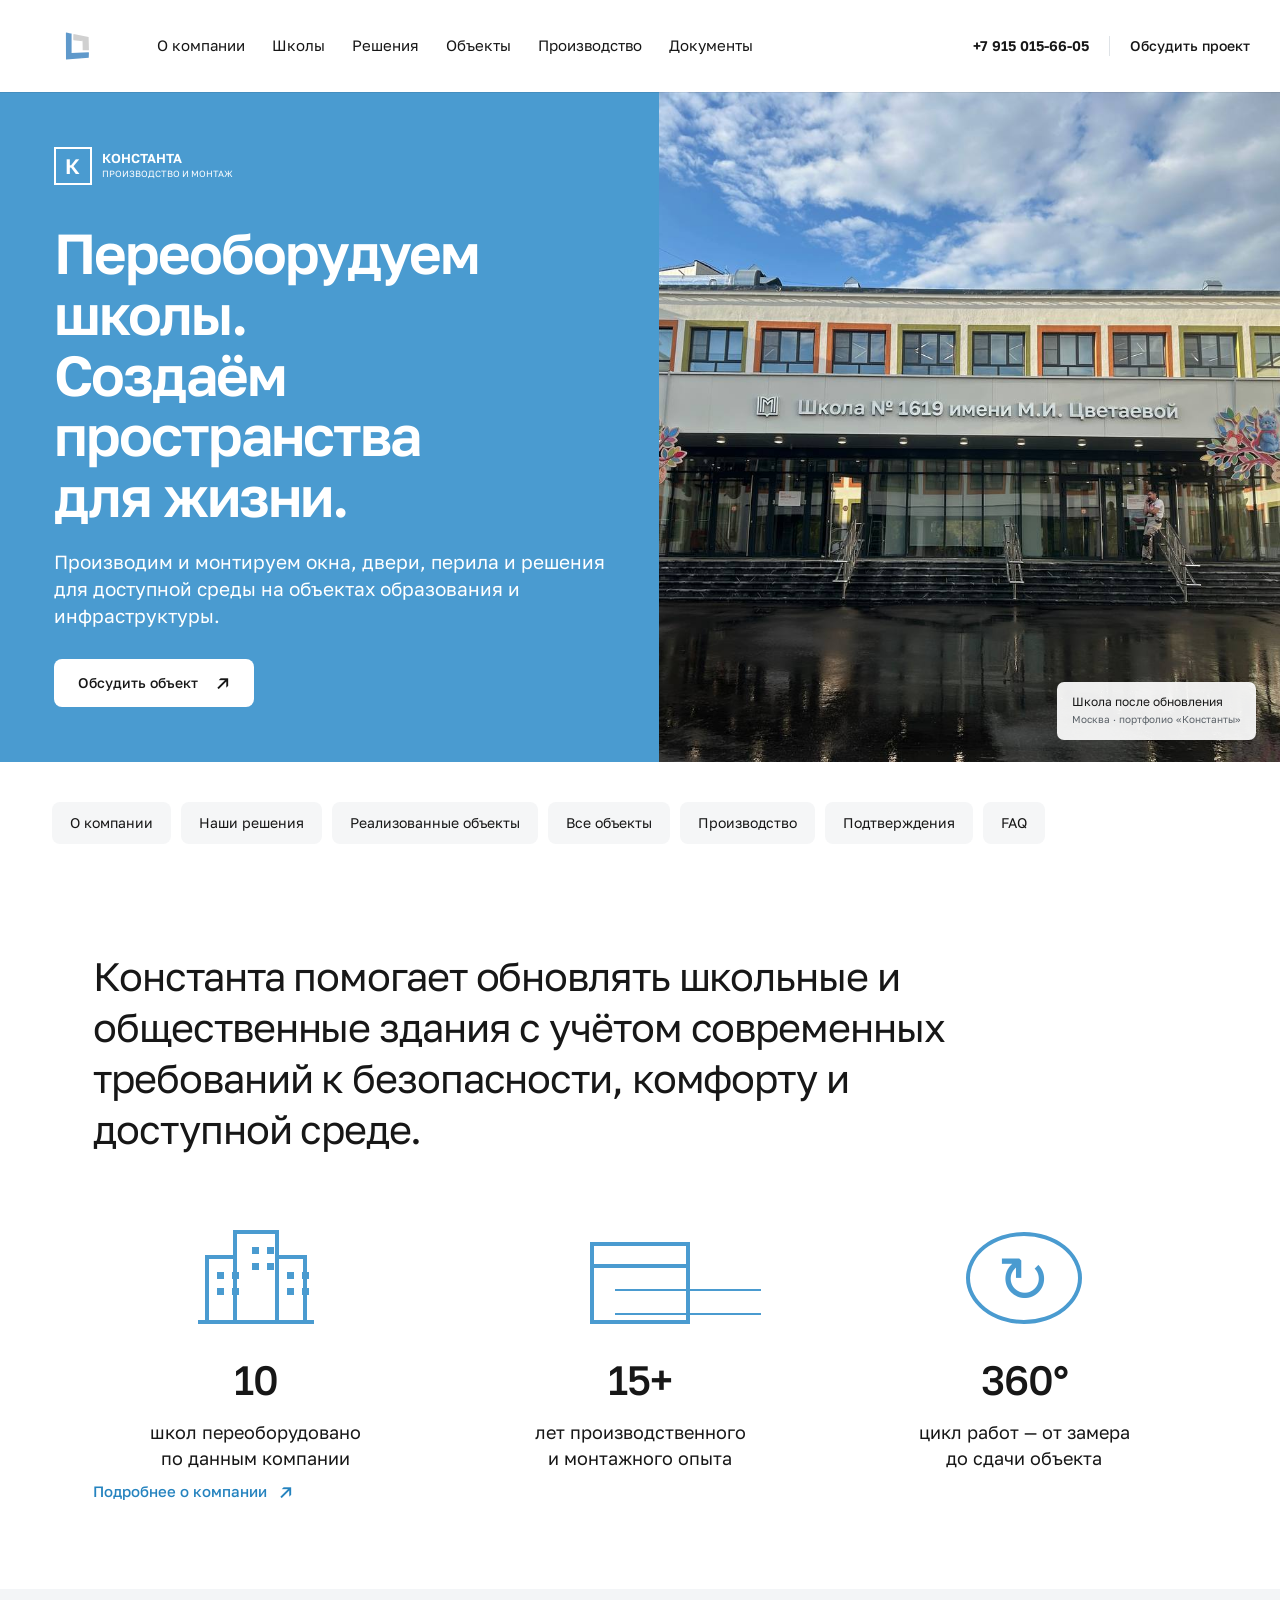
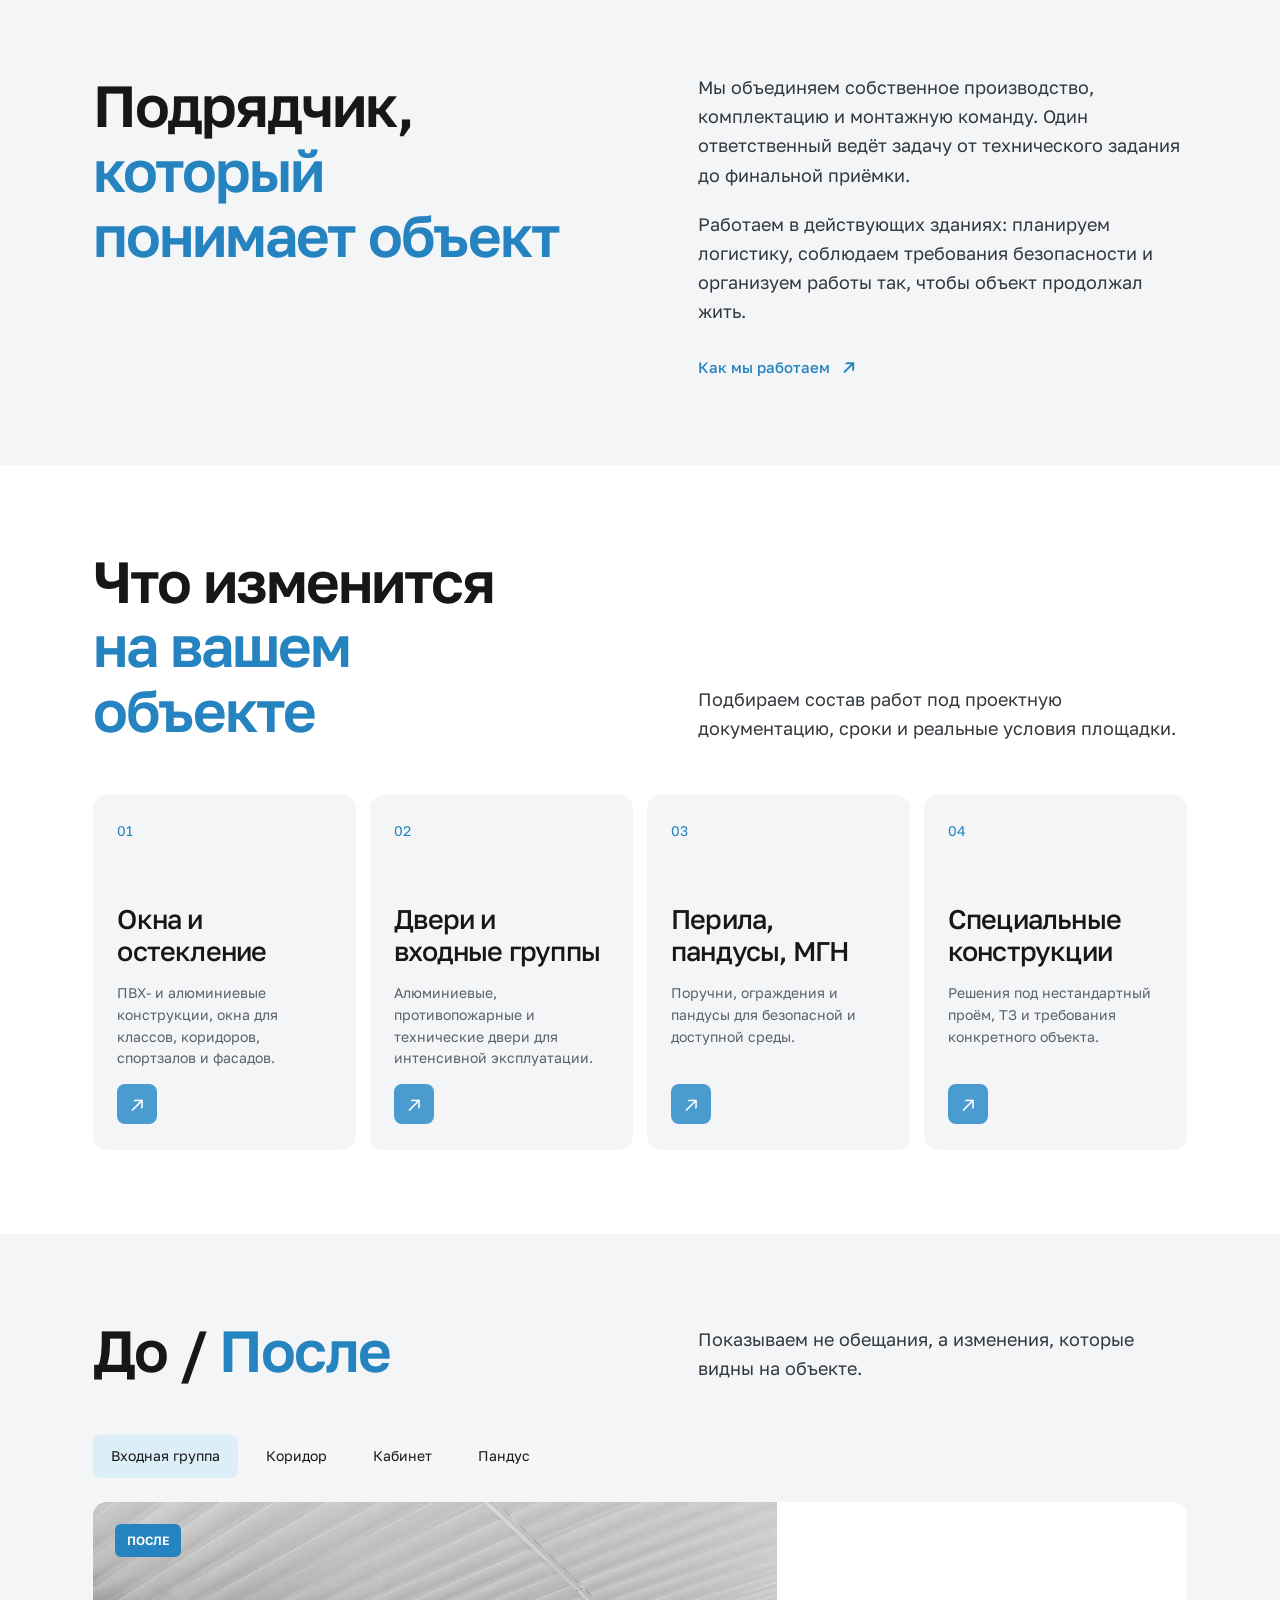
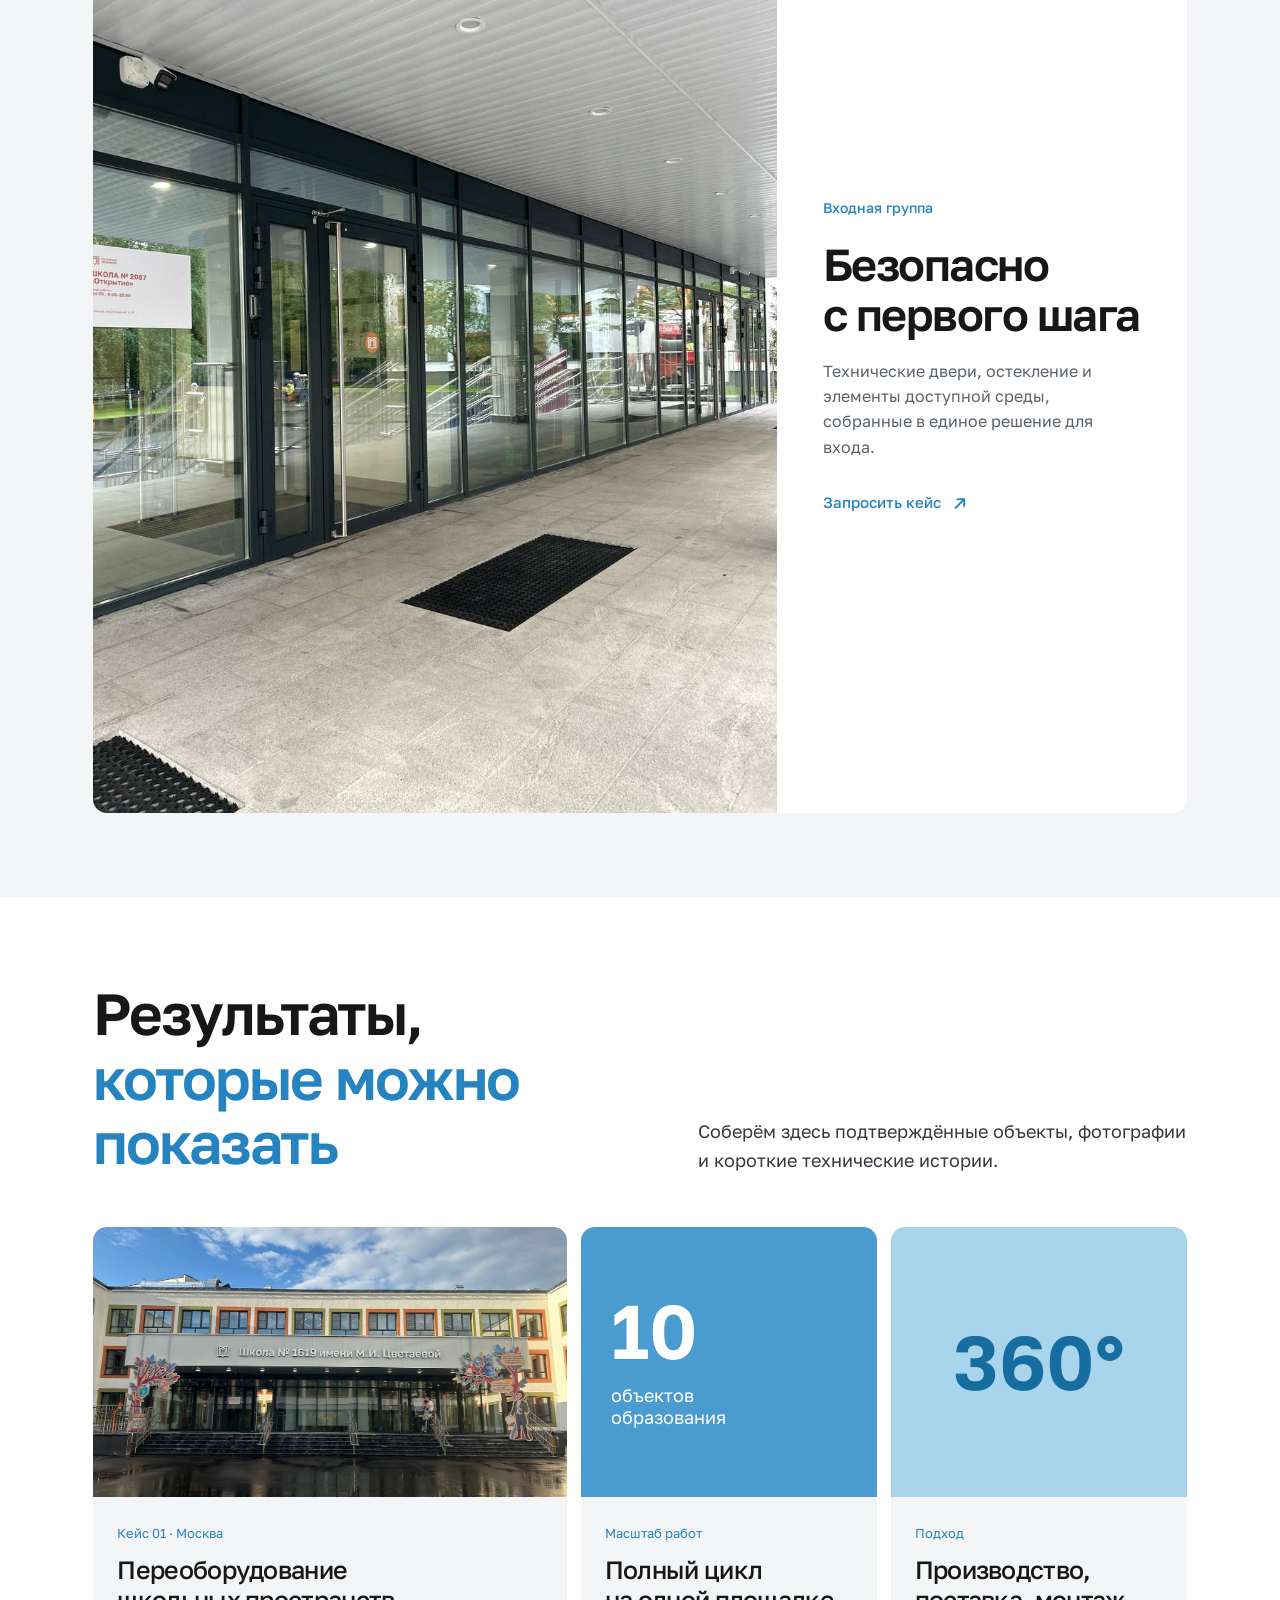
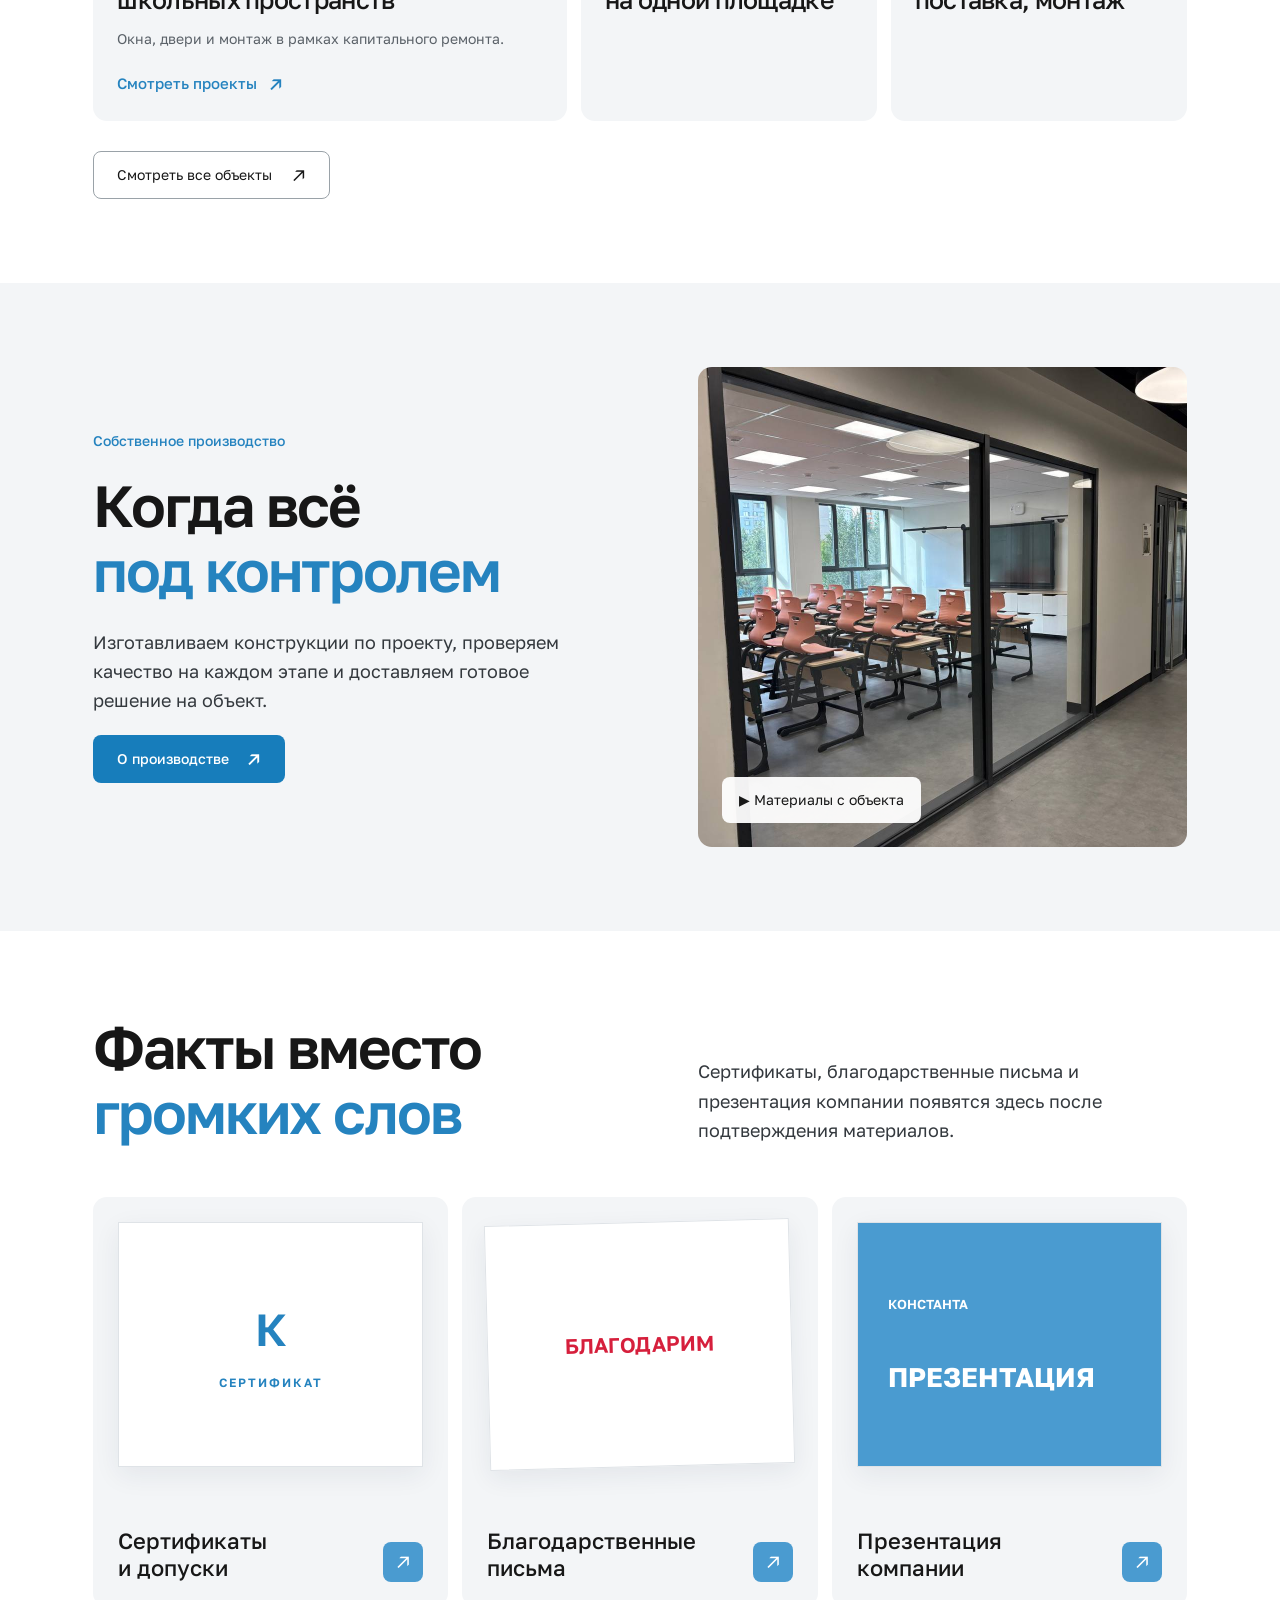
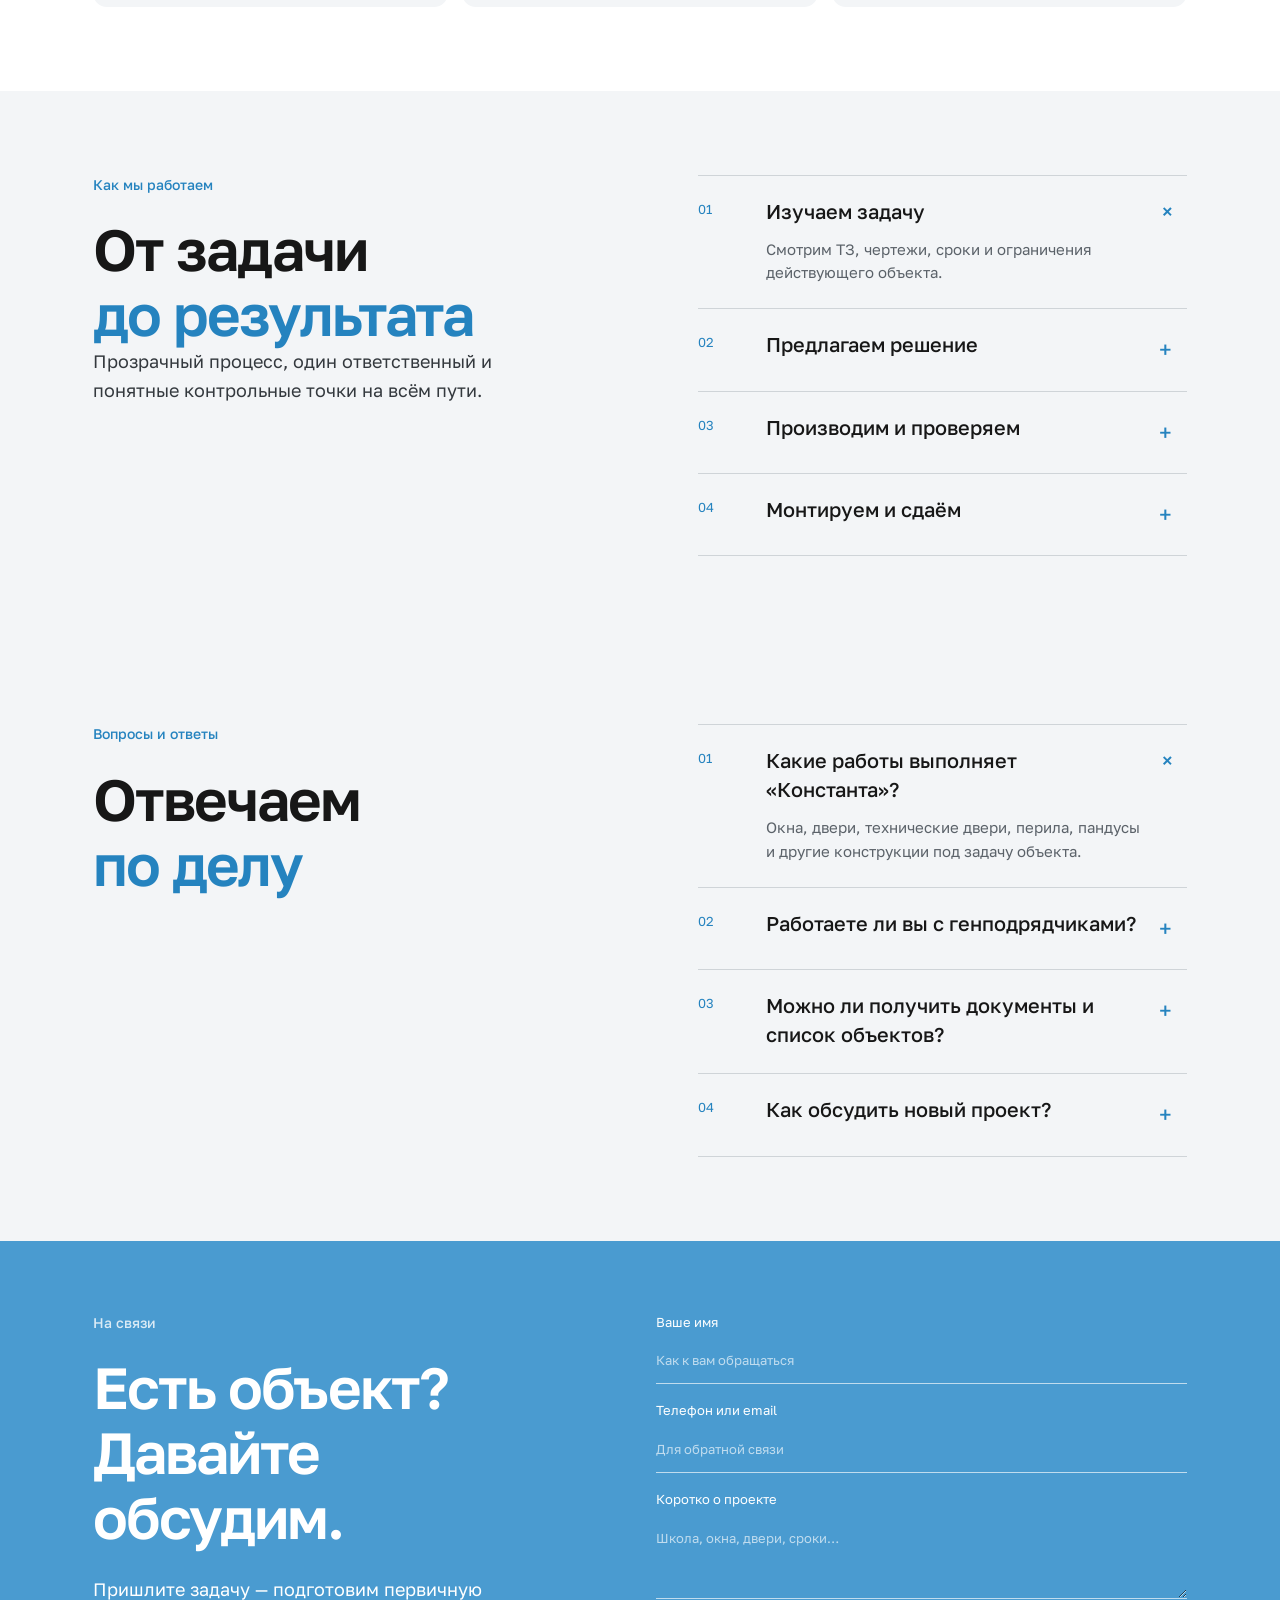
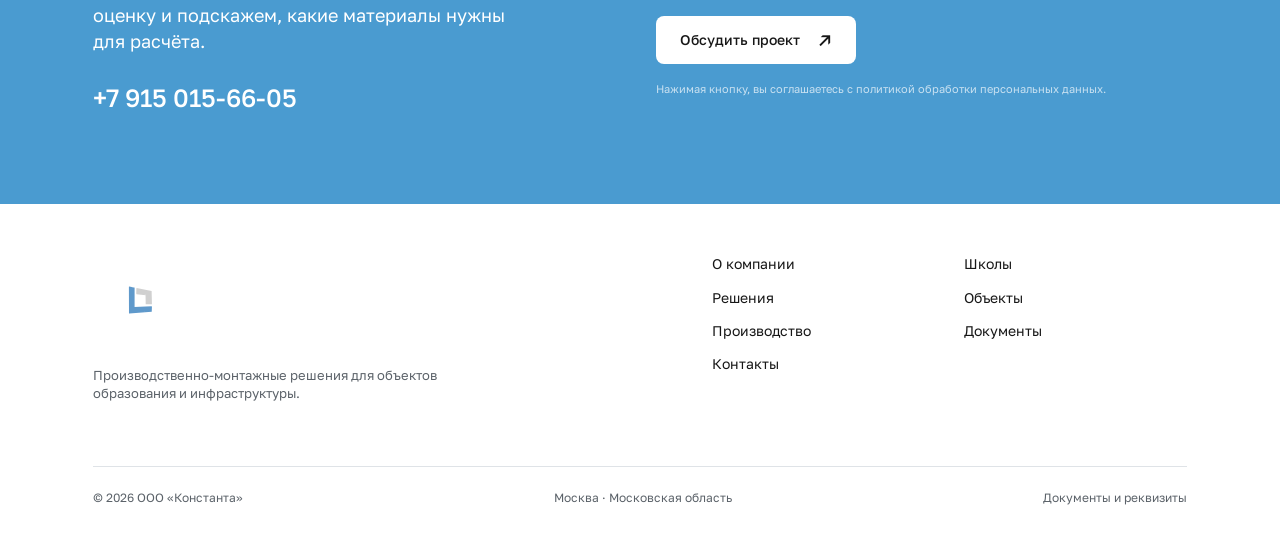
==== index.html @ fe83c018 "upd" ====
<!doctype html>
<html lang="ru">
  <head>
    <meta charset="UTF-8" />
    <meta name="viewport" content="width=device-width, initial-scale=1.0" />
    <meta name="theme-color" content="#ffffff" />
    <meta name="description" content="Константа — производственно-монтажный подрядчик для школ, общественных и коммерческих объектов." />
    <title>Константа — переоборудование школ и общественных объектов</title>
    <link rel="preconnect" href="https://fonts.googleapis.com" />
    <link rel="preconnect" href="https://fonts.gstatic.com" crossorigin />
    <link href="https://fonts.googleapis.com/css2?family=Golos+Text:wght@400;500;600;700&display=swap" rel="stylesheet" />
    <link rel="stylesheet" href="styles.css" />
  </head>
  <body class="home-page">
    <a class="skip-link" href="#content">Перейти к содержимому</a>
    <div data-site-header></div>

    <main id="content">
      <section class="mos-hero" id="top"><div class="hero-copy"><div class="hero-sign"><span class="sign-mark">К</span><span>КОНСТАНТА<br /><small>производство и монтаж</small></span></div><h1>Переоборудуем школы.<br /><span>Создаём пространства<br />для жизни.</span></h1><p>Производим и монтируем окна, двери, перила и решения для доступной среды на объектах образования и инфраструктуры.</p><a class="blue-button" href="contacts.html">Обсудить объект <span>↗</span></a></div><div class="hero-photo"><img src="assets/school-photos/new/photos/photo_1080@31-08-2026_16-43-11.jpg" alt="Школа после обновления" /><div class="photo-note">Школа после обновления<br /><small>Москва · портфолио «Константы»</small></div></div></section>
      <nav class="section-nav" aria-label="Навигация по странице"><a href="#about">О компании</a><a href="#solutions">Наши решения</a><a href="#projects">Реализованные объекты</a><a href="projects.html">Все объекты</a><a href="#factory">Производство</a><a href="#docs">Подтверждения</a><a href="#faq">FAQ</a></nav>
      <section class="white-section intro-section" id="about"><div class="content-narrow"><p class="lead-statement">Константа помогает обновлять школьные и общественные здания с учётом современных требований к безопасности, комфорту и доступной среде.</p></div><div class="metrics"><div class="metric"><div class="metric-icon building-icon" aria-hidden="true"><i></i><i></i><i></i></div><strong>10</strong><span>школ переоборудовано<br />по данным компании</span></div><div class="metric"><div class="metric-icon calendar-icon" aria-hidden="true"></div><strong>15+</strong><span>лет производственного<br />и монтажного опыта</span></div><div class="metric"><div class="metric-icon cycle-icon" aria-hidden="true">↻</div><strong>360°</strong><span>цикл работ — от замера<br />до сдачи объекта</span></div></div><a class="arrow-link" href="about.html">Подробнее о компании <span>↗</span></a></section>
      <section class="gray-section about-detail" id="about-detail"><div class="content-grid"><h2>Подрядчик,<br /><span>который понимает объект</span></h2><div class="body-copy"><p>Мы объединяем собственное производство, комплектацию и монтажную команду. Один ответственный ведёт задачу от технического задания до финальной приёмки.</p><p>Работаем в действующих зданиях: планируем логистику, соблюдаем требования безопасности и организуем работы так, чтобы объект продолжал жить.</p><a class="arrow-link" href="#process">Как мы работаем <span>↗</span></a></div></div></section>
      <section class="white-section solutions-section" id="solutions"><div class="content-grid section-title"><h2>Что изменится<br /><span>на вашем объекте</span></h2><p>Подбираем состав работ под проектную документацию, сроки и реальные условия площадки.</p></div><div class="solution-list"><article class="solution-item"><span class="item-number">01</span><h3>Окна и<br />остекление</h3><p>ПВХ- и алюминиевые конструкции, окна для классов, коридоров, спортзалов и фасадов.</p><a href="solutions.html#windows" aria-label="Подробнее про окна">↗</a></article><article class="solution-item"><span class="item-number">02</span><h3>Двери и<br />входные группы</h3><p>Алюминиевые, противопожарные и технические двери для интенсивной эксплуатации.</p><a href="solutions.html#doors" aria-label="Подробнее про двери">↗</a></article><article class="solution-item"><span class="item-number">03</span><h3>Перила,<br />пандусы, МГН</h3><p>Поручни, ограждения и пандусы для безопасной и доступной среды.</p><a href="solutions.html#accessibility" aria-label="Подробнее про перила">↗</a></article><article class="solution-item"><span class="item-number">04</span><h3>Специальные<br />конструкции</h3><p>Решения под нестандартный проём, ТЗ и требования конкретного объекта.</p><a href="solutions.html#special" aria-label="Подробнее про специальные конструкции">↗</a></article></div></section>
      <section class="gray-section before-after" id="projects"><div class="content-grid section-title"><h2>До / <span>После</span></h2><p>Показываем не обещания, а изменения, которые видны на объекте.</p></div><div class="ba-tabs" role="tablist" aria-label="Разделы проекта"><button class="ba-tab active" type="button" data-tab="entrance">Входная группа</button><button class="ba-tab" type="button" data-tab="corridor">Коридор</button><button class="ba-tab" type="button" data-tab="classroom">Кабинет</button><button class="ba-tab" type="button" data-tab="gym">Пандус</button></div><div class="ba-stage" data-panel="entrance"><div class="ba-image"><img src="assets/school-photos/02-selected/doors/P0057_photo_57@23-08-2026_23-27-06.jpg" alt="Обновленная входная группа школы" /><span>ПОСЛЕ</span></div><div class="ba-description"><span class="ba-label">Входная группа</span><h3>Безопасно<br />с первого шага</h3><p>Технические двери, остекление и элементы доступной среды, собранные в единое решение для входа.</p><a class="arrow-link" href="#contact">Запросить кейс <span>↗</span></a></div></div><div class="ba-stage is-hidden" data-panel="corridor"><div class="ba-image"><img src="assets/school-photos/02-selected/schools/P0721_photo_721@25-08-2026_11-00-16.jpg" alt="Светлый школьный коридор" /><span>ПОСЛЕ</span></div><div class="ba-description"><span class="ba-label">Коридор</span><h3>Светло<br />и понятно</h3><p>Окна и ограждения помогают сделать маршруты внутри здания удобнее и безопаснее.</p><a class="arrow-link" href="#contact">Запросить кейс <span>↗</span></a></div></div><div class="ba-stage is-hidden" data-panel="classroom"><div class="ba-image"><img src="assets/school-photos/02-selected/schools/P0209_photo_209@23-08-2026_23-28-54.jpg" alt="Школьный класс после обновления" /><span>ПОСЛЕ</span></div><div class="ba-description"><span class="ba-label">Кабинет</span><h3>Комфортно<br />для учёбы</h3><p>Светопрозрачные конструкции и двери для ежедневной интенсивной эксплуатации.</p><a class="arrow-link" href="#contact">Запросить кейс <span>↗</span></a></div></div><div class="ba-stage is-hidden" data-panel="gym"><div class="ba-image"><img src="assets/school-photos/02-selected/railings/P0609_photo_609@25-08-2026_10-07-09.jpg" alt="Пандус и ограждения школы" /><span>ПОСЛЕ</span></div><div class="ba-description"><span class="ba-label">Пандус и ограждения</span><h3>Доступно<br />и безопасно</h3><p>Пандусы, поручни и ограждения для безопасного маршрута к зданию.</p><a class="arrow-link" href="#contact">Запросить кейс <span>↗</span></a></div></div></section>
      <section class="white-section results-section"><div class="content-grid section-title"><h2>Результаты,<br /><span>которые можно показать</span></h2><p>Соберём здесь подтверждённые объекты, фотографии и короткие технические истории.</p></div><div class="result-grid"><article class="result-card result-large"><img src="assets/school-photos/new/photos/photo_1080@31-08-2026_16-43-11.jpg" alt="Школьный корпус после обновления" /><div><span>Кейс 01 · Москва</span><h3>Переоборудование<br />школьных пространств</h3><p>Окна, двери и монтаж в рамках капитального ремонта.</p><a class="arrow-link" href="projects.html">Смотреть проекты <span>↗</span></a></div></article><article class="result-card"><div class="result-placeholder">10<br /><small>объектов<br />образования</small></div><div><span>Масштаб работ</span><h3>Полный цикл<br />на одной площадке</h3></div></article><article class="result-card"><div class="result-placeholder blue-placeholder">360°</div><div><span>Подход</span><h3>Производство,<br />поставка, монтаж</h3></div></article></div><a class="outline-button" href="projects.html">Смотреть все объекты <span>↗</span></a></section>
      <section class="gray-section factory-section" id="factory"><div class="content-grid"><div><p class="section-kicker">Собственное производство</p><h2>Когда всё<br /><span>под контролем</span></h2><p class="factory-text">Изготавливаем конструкции по проекту, проверяем качество на каждом этапе и доставляем готовое решение на объект.</p><a class="blue-button" href="production.html">О производстве <span>↗</span></a></div><div class="factory-photo"><img src="assets/school-photos/new/photos/photo_1064@30-08-2026_02-07-26.jpg" alt="Двери на школьном объекте" /><span class="video-badge">▶ Материалы с объекта</span></div></div></section>
      <section class="white-section docs-section" id="docs"><div class="content-grid section-title"><h2>Факты вместо<br /><span>громких слов</span></h2><p>Сертификаты, благодарственные письма и презентация компании появятся здесь после подтверждения материалов.</p></div><div class="docs-row"><article class="doc-box"><div class="doc-visual certificate">К<br /><small>СЕРТИФИКАТ</small></div><h3>Сертификаты<br />и допуски</h3><a href="documents.html">↗</a></article><article class="doc-box"><div class="doc-visual letter">БЛАГОДАРИМ</div><h3>Благодарственные<br />письма</h3><a href="documents.html">↗</a></article><article class="doc-box"><div class="doc-visual presentation">КОНСТАНТА<br /><strong>ПРЕЗЕНТАЦИЯ</strong></div><h3>Презентация<br />компании</h3><a href="documents.html">↗</a></article></div></section>
      <section class="gray-section process-section" id="process"><div class="content-grid"><div><p class="section-kicker">Как мы работаем</p><h2>От задачи<br /><span>до результата</span></h2><p class="process-copy">Прозрачный процесс, один ответственный и понятные контрольные точки на всём пути.</p></div><div class="process-list"><div class="process-step active"><span>01</span><div><h3>Изучаем задачу</h3><p>Смотрим ТЗ, чертежи, сроки и ограничения действующего объекта.</p></div><b>+</b></div><div class="process-step"><span>02</span><div><h3>Предлагаем решение</h3><p>Считаем объёмы, подбираем конструкцию и формируем понятный план.</p></div><b>+</b></div><div class="process-step"><span>03</span><div><h3>Производим и проверяем</h3><p>Изготавливаем изделия и контролируем качество до отгрузки.</p></div><b>+</b></div><div class="process-step"><span>04</span><div><h3>Монтируем и сдаём</h3><p>Организуем доставку, монтаж и финальную приёмку на объекте.</p></div><b>+</b></div></div></div></section>
      <section class="gray-section faq-section" id="faq"><div class="content-grid"><div><p class="section-kicker">Вопросы и ответы</p><h2>Отвечаем<br /><span>по делу</span></h2></div><div class="process-list faq-list"><div class="process-step active"><span>01</span><div><h3>Какие работы выполняет «Константа»?</h3><p>Окна, двери, технические двери, перила, пандусы и другие конструкции под задачу объекта.</p></div><b>+</b></div><div class="process-step"><span>02</span><div><h3>Работаете ли вы с генподрядчиками?</h3><p>Да. Готовы подключаться к проекту как производственно-монтажный подрядчик.</p></div><b>+</b></div><div class="process-step"><span>03</span><div><h3>Можно ли получить документы и список объектов?</h3><p>Да, после актуализации материалов разместим сертификаты, письма и подтверждённые кейсы.</p></div><b>+</b></div><div class="process-step"><span>04</span><div><h3>Как обсудить новый проект?</h3><p>Оставьте контакты и кратко опишите объект — вернёмся с уточняющими вопросами.</p></div><b>+</b></div></div></div></section>
      <section class="contact-section" id="contact"><div class="contact-inner"><div><p class="section-kicker">На связи</p><h2>Есть объект?<br /><span>Давайте обсудим.</span></h2><p>Пришлите задачу — подготовим первичную оценку и подскажем, какие материалы нужны для расчёта.</p><a href="tel:+79150156605">+7 915 015-66-05</a></div><form id="project-form"><label>Ваше имя<input name="name" placeholder="Как к вам обращаться" required /></label><label>Телефон или email<input name="contact" placeholder="Для обратной связи" required /></label><label>Коротко о проекте<textarea name="project" rows="3" placeholder="Школа, окна, двери, сроки…"></textarea></label><button class="blue-button" type="submit">Обсудить проект <span>↗</span></button><small>Нажимая кнопку, вы соглашаетесь с политикой обработки персональных данных.</small><p class="form-success" role="status" aria-live="polite"></p></form></div></section>
    </main>
    <div data-site-footer></div>
    <script src="site-data.js"></script>
    <script src="site-shell.js"></script>
    <script src="script.js"></script>
  </body>
</html>
---- styles.css ----
:root {
  --blue: #4a9bd0;
  --blue-dark: #2583bf;
  --blue-light: #dceef8;
  --red: #d61f3c;
  --ink: #171717;
  --muted: #5b6269;
  --gray: #f3f5f7;
  --line: #dfe3e7;
  --white: #fff;
}

* { box-sizing: border-box; }
html { scroll-behavior: smooth; }
body { margin: 0; color: var(--ink); background: #e6e9ed; font-family: 'Golos Text', Arial, sans-serif; font-size: 16px; line-height: 1.45; }
a { color: inherit; text-decoration: none; }
button, input, textarea { font: inherit; }
button { color: inherit; cursor: pointer; }
img { display: block; max-width: 100%; }
.skip-link { position: fixed; top: 8px; left: 8px; z-index: 100; padding: 10px 16px; background: #fff; transform: translateY(-150%); }
.skip-link:focus { transform: translateY(0); }

.mos-header { height: 92px; display: flex; align-items: center; gap: 35px; padding: 0 30px; position: sticky; top: 0; z-index: 50; background: #fff; box-shadow: 0 1px 0 rgba(0,0,0,.08); }
.mos-brand { display: inline-flex; align-items: center; flex-shrink: 0; }
.mos-brand-logo { width: 92px; height: 92px; object-fit: contain; }
.mos-nav { display: flex; align-items: center; gap: 27px; margin-right: auto; }
.mos-nav a { font-size: 15px; white-space: nowrap; }
.mos-nav a:hover, .mos-contact-link:hover { color: var(--blue-dark); }
.mos-actions { display: flex; align-items: center; gap: 20px; }
.mos-phone { font-size: 14px; font-weight: 600; white-space: nowrap; }
.mos-contact-link { padding-left: 20px; border-left: 1px solid var(--line); font-size: 14px; font-weight: 500; white-space: nowrap; }
.menu-toggle { display: none; width: 42px; height: 42px; padding: 9px; border: 0; background: var(--gray); border-radius: 8px; }
.menu-toggle span { display: block; width: 22px; height: 2px; margin: 6px auto; background: var(--ink); transition: transform .2s ease; }
.menu-toggle.is-open span:first-child { transform: translateY(4px) rotate(45deg); }
.menu-toggle.is-open span:last-child { transform: translateY(-4px) rotate(-45deg); }
.mobile-menu { display: none; }

main, .site-footer { max-width: 1440px; margin: 0 auto; background: #fff; }
.mos-hero { min-height: 510px; display: grid; grid-template-columns: 1.03fr .97fr; background: var(--blue); color: #fff; }
.hero-copy { display: flex; flex-direction: column; justify-content: center; align-items: flex-start; padding: 55px clamp(38px, 4.2vw, 64px); }
.hero-sign { display: flex; align-items: center; gap: 10px; margin-bottom: 38px; font-size: 13px; font-weight: 600; line-height: 1.05; }
.hero-sign small { font-size: 9px; font-weight: 400; text-transform: uppercase; }
.sign-mark { display: grid; place-items: center; width: 38px; height: 38px; border: 2px solid #fff; font-size: 21px; font-weight: 600; }
.hero-copy h1 { margin: 0; font-size: clamp(38px, 4.4vw, 58px); font-weight: 600; letter-spacing: -2px; line-height: 1.08; }
.hero-copy h1 span { color: #fff; }
.hero-copy > p { max-width: 570px; margin: 22px 0 29px; font-size: 19px; line-height: 1.42; }
.blue-button { min-height: 48px; display: inline-flex; align-items: center; justify-content: center; gap: 18px; padding: 0 24px; border: 0; border-radius: 8px; color: #fff; background: #177dbb; font-size: 14px; font-weight: 500; transition: background .2s ease, transform .2s ease; }
.hero-copy .blue-button { color: var(--ink); background: #fff; }
.blue-button:hover { background: #096da9; transform: translateY(-1px); }
.hero-copy .blue-button:hover { background: #f2f6f8; }
.blue-button span, .arrow-link span, .outline-button span { font-size: 18px; }
.hero-photo { min-height: 510px; position: relative; overflow: hidden; }
.hero-photo img { width: 100%; height: 100%; object-fit: cover; }
.photo-note { position: absolute; right: 24px; bottom: 22px; padding: 12px 15px; background: rgba(255,255,255,.92); color: var(--ink); border-radius: 7px; font-size: 12px; line-height: 1.4; }
.photo-note small { color: var(--muted); }

.section-nav { display: flex; flex-wrap: wrap; gap: 10px; padding: 40px 52px 23px; background: #fff; }
.section-nav a, .ba-tab { padding: 11px 18px; border: 0; border-radius: 8px; background: #f5f6f7; font-size: 14px; transition: background .2s ease; }
.section-nav a:hover, .ba-tab:hover, .ba-tab.active { background: var(--blue-light); }
.white-section, .gray-section { padding: 84px clamp(34px, 7.3vw, 105px); }
.white-section { background: #fff; }
.gray-section { background: var(--gray); }
.content-narrow { max-width: 900px; }
.lead-statement { max-width: 900px; margin: 0; font-size: clamp(27px, 3.1vw, 42px); font-weight: 400; letter-spacing: -1.1px; line-height: 1.28; }
.metrics { display: grid; grid-template-columns: repeat(3, 1fr); gap: 60px; margin-top: 78px; }
.metric { display: flex; flex-direction: column; align-items: center; text-align: center; }
.metric-icon { width: 116px; height: 92px; margin-bottom: 26px; position: relative; color: var(--blue); }
.metric strong { font-size: 41px; font-weight: 500; letter-spacing: -1px; }
.metric span { margin-top: 9px; font-size: 18px; line-height: 1.45; }
.building-icon { display: flex; align-items: flex-end; justify-content: center; border-bottom: 4px solid currentColor; }
.building-icon i { width: 32px; height: 65px; border: 4px solid currentColor; border-bottom: 0; }
.building-icon i:nth-child(2) { width: 46px; height: 90px; margin: 0 -4px; }
.building-icon i::after { content: ''; display: block; width: 7px; height: 7px; margin: 13px auto; box-shadow: 15px 0 0 currentColor, 0 16px 0 currentColor, 15px 16px 0 currentColor; background: currentColor; }
.calendar-icon { width: 100px; height: 82px; margin-top: 10px; border: 4px solid currentColor; }
.calendar-icon::before { content: ''; position: absolute; top: 18px; left: 0; right: 0; height: 4px; background: currentColor; box-shadow: 20px 24px 0 -1px currentColor, 48px 24px 0 -1px currentColor, 76px 24px 0 -1px currentColor, 20px 48px 0 -1px currentColor, 48px 48px 0 -1px currentColor, 76px 48px 0 -1px currentColor; }
.cycle-icon { display: grid; place-items: center; border: 4px solid currentColor; border-radius: 50%; font-size: 64px; line-height: 1; }
.content-grid { display: grid; grid-template-columns: minmax(0, 1fr) minmax(0, 1fr); gap: clamp(45px, 9vw, 135px); align-items: start; }
h2 { margin: 0; font-size: clamp(38px, 4.6vw, 58px); font-weight: 600; letter-spacing: -2px; line-height: 1.12; }
h2 span { color: var(--blue-dark); }
.body-copy { max-width: 540px; }
.body-copy p, .section-title > p, .factory-text, .process-copy { margin: 0 0 20px; color: #34393e; font-size: 18px; line-height: 1.62; }
.arrow-link { display: inline-flex; align-items: center; gap: 12px; margin-top: 8px; color: var(--blue-dark); font-size: 15px; font-weight: 500; }
.arrow-link:hover { color: #096da9; }
.section-title { align-items: end; margin-bottom: 52px; }
.section-title > p { max-width: 500px; margin: 0; }

.solution-list { display: grid; grid-template-columns: repeat(4, 1fr); gap: 14px; }
.solution-item { min-height: 355px; display: flex; flex-direction: column; padding: 26px 24px; background: var(--gray); border-radius: 14px; transition: transform .25s ease, box-shadow .25s ease; }
.solution-item:hover { transform: translateY(-5px); box-shadow: 0 16px 35px rgba(31,54,70,.1); }
.item-number { color: var(--blue-dark); font-size: 14px; }
.solution-item h3 { margin: 62px 0 15px; font-size: 27px; font-weight: 500; letter-spacing: -.8px; line-height: 1.18; }
.solution-item p { margin: 0; color: var(--muted); font-size: 14px; line-height: 1.55; }
.solution-item > a { width: 40px; height: 40px; display: grid; place-items: center; margin-top: auto; border-radius: 8px; color: #fff; background: var(--blue); font-size: 19px; }
.solution-item > a:hover { background: var(--blue-dark); }

.ba-tabs { display: flex; flex-wrap: wrap; gap: 10px; margin-bottom: 24px; }
.ba-stage { display: grid; grid-template-columns: 1.25fr .75fr; min-height: 520px; overflow: hidden; background: #fff; border-radius: 14px; }
.ba-stage.is-hidden { display: none; }
.ba-image { min-height: 520px; position: relative; overflow: hidden; background: #dce2e6; }
.ba-image img { width: 100%; height: 100%; object-fit: cover; }
.ba-image > span { position: absolute; top: 22px; left: 22px; padding: 8px 12px; color: #fff; background: var(--blue-dark); border-radius: 6px; font-size: 12px; font-weight: 600; }
.ba-description { display: flex; flex-direction: column; justify-content: center; align-items: flex-start; padding: 46px; }
.ba-label, .section-kicker { margin: 0 0 22px; color: var(--blue-dark); font-size: 14px; font-weight: 500; }
.ba-description h3 { margin: 0 0 20px; font-size: clamp(31px, 3.5vw, 48px); font-weight: 600; letter-spacing: -1.5px; line-height: 1.1; }
.ba-description p { margin: 0 0 22px; color: var(--muted); font-size: 16px; line-height: 1.58; }

.result-grid { display: grid; grid-template-columns: 1.6fr 1fr 1fr; gap: 14px; }
.result-card { min-height: 480px; display: flex; flex-direction: column; overflow: hidden; background: var(--gray); border-radius: 14px; }
.result-card img, .result-placeholder { width: 100%; height: 270px; object-fit: cover; }
.result-card > div:last-child { padding: 24px; }
.result-card > div > span { color: var(--blue-dark); font-size: 13px; }
.result-card h3 { margin: 10px 0 0; font-size: 25px; font-weight: 500; letter-spacing: -.7px; line-height: 1.2; }
.result-card p { color: var(--muted); font-size: 14px; }
.result-placeholder { display: flex; flex-direction: column; justify-content: center; padding: 30px; color: #fff; background: var(--blue); font-size: 76px; font-weight: 600; line-height: .9; }
.result-placeholder small { margin-top: 20px; font-size: 18px; font-weight: 400; line-height: 1.2; }
.blue-placeholder { justify-content: center; align-items: center; background: #a8d5ec; color: #176d9f; }
.outline-button { min-height: 48px; display: inline-flex; align-items: center; gap: 20px; margin-top: 30px; padding: 0 23px; border: 1px solid #9aa2a8; border-radius: 8px; font-size: 14px; }
.outline-button:hover { background: var(--gray); }

.factory-section .content-grid { align-items: center; }
.factory-text { max-width: 510px; margin-top: 25px; }
.factory-photo { min-height: 480px; position: relative; overflow: hidden; border-radius: 14px; }
.factory-photo img { width: 100%; height: 100%; min-height: 480px; object-fit: cover; }
.video-badge { position: absolute; left: 24px; bottom: 24px; padding: 13px 17px; color: var(--ink); background: rgba(255,255,255,.94); border-radius: 8px; font-size: 14px; }
.docs-row { display: grid; grid-template-columns: repeat(3, 1fr); gap: 14px; }
.doc-box { min-height: 410px; display: grid; grid-template-columns: 1fr 40px; align-items: end; gap: 20px; padding: 25px; background: var(--gray); border-radius: 14px; }
.doc-visual { grid-column: 1 / -1; height: 245px; display: flex; flex-direction: column; align-items: center; justify-content: center; margin-bottom: auto; color: var(--blue-dark); background: #fff; border: 1px solid var(--line); font-size: 45px; font-weight: 600; box-shadow: 0 8px 25px rgba(26,49,66,.07); }
.doc-visual small { margin-top: 12px; font-size: 12px; letter-spacing: 2px; }
.doc-visual.letter { color: var(--red); font-size: 21px; transform: rotate(-1.5deg); }
.doc-visual.presentation { align-items: flex-start; padding: 30px; color: #fff; background: var(--blue); font-size: 13px; }
.doc-visual.presentation strong { margin-top: 48px; font-size: 27px; line-height: 1.15; }
.doc-box h3 { margin: 0; font-size: 22px; font-weight: 500; line-height: 1.25; }
.doc-box > a { width: 40px; height: 40px; display: grid; place-items: center; color: #fff; background: var(--blue); border-radius: 8px; font-size: 19px; }

.process-list { border-top: 1px solid #cfd4d8; }
.process-step { display: grid; grid-template-columns: 50px 1fr 28px; gap: 18px; align-items: start; padding: 24px 0; border-bottom: 1px solid #cfd4d8; cursor: pointer; }
.process-step > span { color: var(--blue-dark); font-size: 13px; }
.process-step h3 { margin: -3px 0 0; font-size: 20px; font-weight: 500; }
.process-step p { max-height: 0; margin: 0; overflow: hidden; color: var(--muted); font-size: 15px; line-height: 1.55; opacity: 0; transition: max-height .25s ease, margin .25s ease, opacity .25s ease; }
.process-step.active p { max-height: 100px; margin-top: 12px; opacity: 1; }
.process-step b { color: var(--blue-dark); font-size: 23px; font-weight: 400; transition: transform .2s ease; }
.process-step.active b { transform: rotate(45deg); }
.objects-board { display: grid; grid-template-columns: 1.5fr .5fr; min-height: 500px; overflow: hidden; border: 1px solid var(--line); border-radius: 14px; }
.fake-map { min-height: 500px; position: relative; overflow: hidden; background-color: #e9f0f1; background-image: linear-gradient(30deg, transparent 24%, rgba(135,158,168,.15) 25%, rgba(135,158,168,.15) 26%, transparent 27%, transparent 74%, rgba(135,158,168,.15) 75%, rgba(135,158,168,.15) 76%, transparent 77%), linear-gradient(-30deg, transparent 24%, rgba(135,158,168,.12) 25%, rgba(135,158,168,.12) 26%, transparent 27%, transparent 74%, rgba(135,158,168,.12) 75%, rgba(135,158,168,.12) 76%, transparent 77%); background-size: 80px 140px; }
.map-line { height: 9px; position: absolute; background: rgba(255,255,255,.9); border: 1px solid #ccd7db; border-radius: 20px; transform-origin: left center; }
.line-one { width: 85%; top: 42%; left: 5%; transform: rotate(12deg); }
.line-two { width: 72%; top: 75%; left: 19%; transform: rotate(-34deg); }
.line-three { width: 67%; top: 18%; left: 30%; transform: rotate(62deg); }
.map-pin { width: 34px; height: 34px; display: grid; place-items: center; position: absolute; color: #fff; background: var(--blue-dark); border: 3px solid #fff; border-radius: 50% 50% 50% 0; box-shadow: 0 3px 9px rgba(0,0,0,.15); font-size: 12px; font-style: normal; transform: rotate(-45deg); }
.map-pin::first-line { transform: rotate(45deg); }
.pin-one { top: 21%; left: 34%; }.pin-two { top: 55%; left: 55%; }.pin-three { top: 34%; left: 72%; }.pin-four { top: 70%; left: 27%; }
.fake-map small { position: absolute; left: 20px; bottom: 18px; padding: 8px 11px; background: #fff; border-radius: 6px; color: var(--muted); }
.object-list { padding: 35px; background: #fff; }
.object-list > div { padding: 0 0 27px; margin-bottom: 27px; border-bottom: 1px solid var(--line); }
.object-list span { display: block; color: var(--muted); font-size: 14px; }
.object-list strong { display: block; margin-top: 8px; font-size: 54px; font-weight: 500; }

/* Keep the objects overview compact while preserving the map and stats. */
.objects-section { padding-top: 56px; padding-bottom: 56px; }
.objects-section .section-title { margin-bottom: 34px; }
.objects-section .objects-board, .objects-section .fake-map { min-height: 390px; }
.objects-section .object-list { padding: 28px; }

.school-objects-section { padding-top: 84px; padding-bottom: 84px; }
.home-page .school-objects-section { display: none; }
.school-objects-grid { display: grid; grid-template-columns: repeat(3, minmax(0, 1fr)); gap: 18px; }
.school-object-card { overflow: hidden; border: 1px solid var(--line); border-radius: 14px; background: #fff; }
.school-object-gallery { display: grid; grid-template-columns: 1.35fr 1fr; grid-template-rows: 145px 145px; height: 290px; overflow: hidden; background: #e8ecee; }
.school-object-gallery img { width: 100%; height: 100%; object-fit: cover; }
.school-object-gallery img:first-child { grid-row: 1 / -1; }
.school-object-body { padding: 22px 23px 24px; }
.school-object-body > span { color: var(--blue-dark); font-size: 11px; font-weight: 600; letter-spacing: .04em; text-transform: uppercase; }
.school-object-body h3 { margin: 7px 0 6px; font-size: 25px; font-weight: 500; letter-spacing: -.8px; line-height: 1.15; }
.school-object-body p { margin: 0; color: var(--muted); font-size: 14px; }

.contact-section { padding: 72px clamp(34px, 7.3vw, 105px); color: #fff; background: var(--blue); }
.contact-inner { display: grid; grid-template-columns: .9fr 1.1fr; gap: clamp(50px, 10vw, 140px); }
.contact-section .section-kicker { color: #fff; opacity: .8; }
.contact-section h2 span { color: #fff; }
.contact-inner > div > p:not(.section-kicker) { max-width: 490px; margin: 26px 0; font-size: 18px; }
.contact-inner > div > a { font-size: 25px; font-weight: 500; }
#project-form { display: flex; flex-direction: column; gap: 17px; }
#project-form label { display: flex; flex-direction: column; gap: 7px; font-size: 13px; }
#project-form input, #project-form textarea { width: 100%; padding: 13px 0; color: #fff; background: transparent; border: 0; border-bottom: 1px solid rgba(255,255,255,.65); outline: 0; resize: vertical; }
#project-form input::placeholder, #project-form textarea::placeholder { color: rgba(255,255,255,.65); }
#project-form input:focus, #project-form textarea:focus { border-color: #fff; }
#project-form .blue-button { align-self: flex-start; color: var(--ink); background: #fff; }
#project-form small { color: rgba(255,255,255,.7); font-size: 11px; }
.form-success { min-height: 18px; margin: 0; font-size: 12px; }

.site-footer { display: grid; grid-template-columns: 1.2fr 1fr; gap: 50px; padding: 50px clamp(34px, 7.3vw, 105px) 28px; background: #fff; }
.footer-brand p { max-width: 390px; color: var(--muted); font-size: 13px; }
.site-footer nav { display: grid; grid-template-columns: 1fr 1fr; gap: 13px 30px; align-content: start; }
.site-footer nav a { font-size: 14px; }
.footer-bottom { grid-column: 1 / -1; display: flex; justify-content: space-between; gap: 20px; padding-top: 22px; border-top: 1px solid var(--line); color: var(--muted); font-size: 12px; }

.reveal { opacity: 0; transform: translateY(15px); transition: opacity .55s ease, transform .55s ease; }
.reveal.is-visible { opacity: 1; transform: none; }

@media (max-width: 1080px) {
  .mos-nav, .mos-phone { display: none; }
  .mos-actions { margin-left: auto; }
  .menu-toggle { display: block; }
  .mobile-menu { display: flex; flex-direction: column; gap: 18px; position: fixed; top: 92px; right: 0; left: 0; z-index: 49; padding: 25px 30px 30px; background: #fff; box-shadow: 0 15px 25px rgba(0,0,0,.1); transform: translateY(-130%); transition: transform .25s ease; }
  .mobile-menu.open { transform: translateY(0); }
  .mobile-menu a { font-size: 16px; }
  .mobile-cta { align-self: flex-start; padding: 11px 16px; color: #fff; background: var(--blue-dark); border-radius: 8px; }
  .solution-list { grid-template-columns: 1fr 1fr; }
  .result-grid { grid-template-columns: 1fr 1fr; }
  .result-large { grid-column: 1 / -1; }
  .result-large img { height: 390px; }
  .page-hero, .contact-page-hero { grid-template-columns: 1fr .35fr; }
  .school-hero { grid-template-columns: 1fr .9fr; }
  .project-grid, .project-grid-large { grid-template-columns: 1fr 1fr; }
  .document-grid { grid-template-columns: 1fr 1fr; }
  .document-card:last-child { grid-column: 1 / -1; }
}

@media (max-width: 760px) {
  .mos-header { height: 70px; padding: 0 18px; }
  .mos-brand-logo { width: 68px; height: 68px; }
  .mos-contact-link { display: none; }
  .mobile-menu { top: 70px; }
  .mos-hero { grid-template-columns: 1fr; }
  .hero-copy { padding: 47px 22px 50px; }
  .hero-sign { margin-bottom: 31px; }
  .hero-copy h1 { font-size: clamp(36px, 10vw, 50px); letter-spacing: -1.5px; }
  .hero-copy > p { font-size: 17px; }
  .hero-photo { min-height: 340px; }
  .section-nav { flex-wrap: nowrap; padding: 24px 20px; overflow-x: auto; scrollbar-width: none; }
  .section-nav a { white-space: nowrap; }
  .white-section, .gray-section, .contact-section { padding: 62px 20px; }
  .objects-section { padding-top: 44px; padding-bottom: 44px; }
  .objects-section .section-title { margin-bottom: 24px; }
  .school-objects-section { padding-top: 62px; padding-bottom: 62px; }
  .school-objects-grid { grid-template-columns: 1fr; }
  .lead-statement { font-size: 28px; }
  .metrics { grid-template-columns: 1fr; gap: 60px; margin-top: 62px; }
  .content-grid, .contact-inner { grid-template-columns: 1fr; gap: 37px; }
  h2 { font-size: 38px; letter-spacing: -1.5px; }
  .body-copy p, .section-title > p, .factory-text, .process-copy { font-size: 16px; }
  .section-title { margin-bottom: 36px; }
  .solution-list, .result-grid, .docs-row { grid-template-columns: 1fr; }
  .solution-item { min-height: 310px; }
  .solution-item h3 { margin-top: 42px; }
  .ba-tabs { flex-wrap: nowrap; overflow-x: auto; }
  .ba-tab { white-space: nowrap; }
  .ba-stage { grid-template-columns: 1fr; }
  .ba-image { min-height: 330px; }
  .ba-description { padding: 30px 22px 37px; }
  .result-large { grid-column: auto; }
  .result-large img { height: 270px; }
  .factory-photo, .factory-photo img { min-height: 340px; }
  .docs-row { gap: 12px; }
  .process-step { grid-template-columns: 34px 1fr 23px; gap: 10px; }
  .process-step h3 { font-size: 18px; }
  .objects-board { grid-template-columns: 1fr; }
  .fake-map { min-height: 370px; }
  .objects-section .objects-board, .objects-section .fake-map { min-height: 300px; }
  .contact-inner { gap: 50px; }
  #project-form .blue-button { width: 100%; }
  .site-footer { display: block; padding: 42px 20px 25px; }
  .site-footer nav { margin-top: 35px; }
  .footer-bottom { flex-wrap: wrap; margin-top: 35px; }
  .page-hero, .contact-page-hero, .school-hero, .production-intro, .contact-form-section, .case-hero { grid-template-columns: 1fr; }
  .page-hero, .contact-page-hero { min-height: auto; padding: 62px 20px; }
  .page-hero h1, .school-hero h1, .contact-page-hero h1, .case-hero h1 { font-size: 48px; letter-spacing: -2px; }
  .hero-index, .hero-stat { justify-self: start; margin-top: 12px; text-align: left; }
  .hero-stat strong { font-size: 76px; }
  .school-hero-copy { padding: 58px 20px 52px; }
  .school-hero-collage { min-height: 410px; }
  .collage-main { height: 78%; }
  .project-grid, .project-grid-large, .document-grid { grid-template-columns: 1fr; }
  .document-card:last-child { grid-column: auto; }
  .heading-row, .cta-band, .evidence-band { display: block; }
  .heading-row .outline-button, .cta-band .blue-button { margin-top: 28px; }
  .split-section { grid-template-columns: 1fr; gap: 38px; }
  .principles-grid, .details-placeholder, .contact-details .details-placeholder, .case-facts { grid-template-columns: 1fr; }
  .scope-list a { grid-template-columns: 35px minmax(0, 1fr) 24px; gap: 10px; }
  .scope-list strong { font-size: 18px; }
  .scope-list b { font-size: 19px; }
  .solution-detail-list article { grid-template-columns: 35px 1fr; gap: 14px; }
  .solution-detail-list article img { grid-column: 2; height: 230px; margin-top: 12px; }
  .production-image { height: 360px; }
  .case-hero > div:first-child { padding: 58px 20px 52px; }
  .case-hero-image { min-height: 380px; }
  .case-overview { display: block; }
  .case-facts { margin-top: 38px; }
  .case-services { margin-top: 38px; }
  .case-gallery { grid-template-columns: 1fr; grid-template-rows: 300px 230px 230px; }
  .case-gallery figure:first-child { grid-row: auto; }
  .contact-note { justify-self: start; margin-top: 18px; }
}

@media (prefers-reduced-motion: reduce) {
  html { scroll-behavior: auto; }
  *, *::before, *::after { transition-duration: .01ms !important; animation-duration: .01ms !important; }
}

/* Multi-page system */
.mos-nav a.is-current { color: var(--blue-dark); font-weight: 600; }
.page-hero, .school-hero, .contact-page-hero { max-width: 1440px; margin: 0 auto; }
.page-hero { min-height: 440px; display: grid; grid-template-columns: 1fr .45fr; align-items: end; gap: 60px; padding: 82px clamp(34px, 7.3vw, 105px); }
.page-hero-light { background: #fff; }
.page-hero-blue { color: #fff; background: var(--blue); }
.page-hero h1, .school-hero h1, .contact-page-hero h1 { margin: 18px 0 22px; font-size: clamp(48px, 6vw, 78px); font-weight: 600; letter-spacing: -3px; line-height: 1.03; }
.page-hero h1 span, .school-hero h1 span, .contact-page-hero h1 span { color: var(--blue-dark); }
.page-hero-blue h1 span { color: #fff; }
.page-hero p, .school-hero p, .contact-page-hero p { max-width: 610px; margin: 0; color: #3f474d; font-size: 20px; line-height: 1.5; }
.page-hero-blue p { color: rgba(255,255,255,.88); }
.eyebrow { display: inline-block; color: var(--blue-dark); font-size: 13px; font-weight: 600; letter-spacing: .02em; text-transform: uppercase; }
.page-hero-blue .eyebrow { color: rgba(255,255,255,.75); }
.hero-index { align-self: center; justify-self: end; color: var(--blue-dark); font-size: 65px; font-weight: 600; letter-spacing: -3px; line-height: .95; text-align: right; }
.hero-index small { display: block; margin-top: 20px; color: var(--muted); font-size: 14px; font-weight: 400; letter-spacing: 0; line-height: 1.4; }
.hero-stat { align-self: center; justify-self: end; text-align: right; }
.hero-stat strong { display: block; font-size: 100px; font-weight: 500; letter-spacing: -6px; line-height: .9; }
.hero-stat span { display: block; margin-top: 20px; color: rgba(255,255,255,.75); font-size: 15px; line-height: 1.4; }
.page-section { max-width: 1440px; margin: 0 auto; padding: 100px clamp(34px, 7.3vw, 105px); background: #fff; }
.page-section.gray-panel { background: var(--gray); }
.split-section { display: grid; grid-template-columns: minmax(0, 1fr) minmax(0, 1fr); gap: clamp(45px, 9vw, 135px); }
.section-heading h2, .page-section h2, .cta-band h2, .evidence-band h2 { margin: 14px 0 0; font-size: clamp(38px, 4.7vw, 62px); font-weight: 600; letter-spacing: -2.3px; line-height: 1.08; }
.section-heading h2 span, .page-section h2 span { color: var(--blue-dark); }
.copy-stack { max-width: 570px; }
.copy-stack > p { margin: 0 0 20px; color: #34393e; font-size: 19px; line-height: 1.6; }
.fact-strip { display: grid; grid-template-columns: repeat(3, 1fr); gap: 15px; margin-top: 42px; padding-top: 25px; border-top: 1px solid var(--line); }
.fact-strip strong { display: block; color: var(--blue-dark); font-size: 41px; font-weight: 500; letter-spacing: -1px; }
.fact-strip span { display: block; margin-top: 8px; color: var(--muted); font-size: 13px; line-height: 1.35; }
.principles-grid { display: grid; grid-template-columns: repeat(3, 1fr); gap: 14px; margin-top: 55px; }
.principles-grid article { min-height: 220px; padding: 25px; background: #fff; border: 1px solid var(--line); border-radius: 12px; }
.gray-panel .principles-grid article { background: rgba(255,255,255,.65); }
.principles-grid article > span { color: var(--blue-dark); font-size: 13px; }
.principles-grid h3 { margin: 46px 0 10px; font-size: 24px; font-weight: 500; letter-spacing: -.5px; }
.principles-grid p { margin: 0; color: var(--muted); font-size: 15px; line-height: 1.55; }
.cta-band, .evidence-band { max-width: 1440px; margin: 0 auto; display: flex; align-items: end; justify-content: space-between; gap: 40px; padding: 72px clamp(34px, 7.3vw, 105px); color: #fff; background: var(--blue); }
.cta-band .eyebrow, .evidence-band .eyebrow { color: rgba(255,255,255,.75); }
.cta-band h2, .evidence-band h2 { color: #fff; }
.cta-band .blue-button { flex-shrink: 0; color: var(--ink); background: #fff; }
.cta-band .blue-button:hover { background: #f2f6f8; }
.school-hero { display: grid; grid-template-columns: 1fr 1fr; min-height: 585px; color: #fff; background: var(--blue); }
.school-hero-copy { display: flex; flex-direction: column; align-items: flex-start; justify-content: center; padding: 70px clamp(34px, 7.3vw, 105px); }
.school-hero .eyebrow { color: #fff; }
.school-hero h1 { margin-top: 20px; }
.school-hero h1 span { color: #fff; }
.school-hero p { color: rgba(255,255,255,.88); }
.school-hero .blue-button { margin-top: 32px; color: var(--ink); background: #fff; }
.school-hero-collage { min-height: 585px; position: relative; overflow: hidden; background: #cde8ed; }
.collage-main { width: 78%; height: 76%; position: absolute; top: 0; right: 0; object-fit: cover; }
.collage-small { width: 48%; height: 38%; position: absolute; bottom: 0; left: 0; object-fit: cover; border-top: 12px solid var(--blue); border-right: 12px solid var(--blue); }
.collage-stat { position: absolute; right: 8%; bottom: 8%; padding: 18px 22px; color: var(--ink); background: #fff; }
.collage-stat strong { display: block; color: var(--blue-dark); font-size: 55px; font-weight: 500; letter-spacing: -3px; line-height: 1; }
.collage-stat span { display: block; margin-top: 10px; font-size: 13px; line-height: 1.35; }
.heading-row { display: flex; align-items: end; justify-content: space-between; gap: 30px; }
.heading-row .outline-button { flex-shrink: 0; margin: 0; }
.scope-list { border-top: 1px solid var(--line); }
.scope-list a { display: grid; grid-template-columns: 55px 1fr 30px; gap: 16px; align-items: center; padding: 23px 0; border-bottom: 1px solid var(--line); transition: color .2s ease, padding .2s ease; }
.scope-list a:hover { padding-left: 10px; color: var(--blue-dark); }
.scope-list span { color: var(--blue-dark); font-size: 13px; }
.scope-list strong { font-size: 22px; font-weight: 500; }
.scope-list b { color: var(--blue-dark); font-size: 22px; font-weight: 400; text-align: right; }
.evidence-band { display: grid; grid-template-columns: 1fr 1fr auto; align-items: end; gap: 40px; }
.evidence-band p { max-width: 430px; margin: 0; color: rgba(255,255,255,.85); font-size: 17px; line-height: 1.55; }
.evidence-band > a { color: #fff; font-size: 15px; white-space: nowrap; }
.project-grid { display: grid; grid-template-columns: repeat(3, 1fr); gap: 14px; margin-top: 52px; }
.project-card { overflow: hidden; background: #fff; border: 1px solid var(--line); border-radius: 12px; transition: transform .25s ease, box-shadow .25s ease; }
.project-card:hover { transform: translateY(-5px); box-shadow: 0 16px 35px rgba(31,54,70,.12); }
.project-card-media { height: 275px; display: block; position: relative; overflow: hidden; background: #dce2e6; }
.project-card-media img { width: 100%; height: 100%; object-fit: cover; transition: transform .45s ease; }
.project-card:hover .project-card-media img { transform: scale(1.04); }
.project-card-arrow { width: 40px; height: 40px; display: grid; place-items: center; position: absolute; right: 17px; bottom: 17px; color: #fff; background: var(--blue-dark); border-radius: 8px; font-size: 19px; }
.project-card-body { padding: 23px; }
.project-card-body .eyebrow { font-size: 11px; }
.project-card h3 { margin: 12px 0 10px; font-size: 25px; font-weight: 500; letter-spacing: -.8px; line-height: 1.15; }
.project-card h3 a:hover { color: var(--blue-dark); }
.project-card p { min-height: 48px; margin: 0; color: var(--muted); font-size: 14px; line-height: 1.5; }
.tag-row { display: flex; flex-wrap: wrap; gap: 7px; margin-top: 20px; }
.tag-row span { padding: 6px 9px; color: var(--blue-dark); background: var(--blue-light); border-radius: 5px; font-size: 11px; line-height: 1.2; }
.project-grid-large { grid-template-columns: repeat(3, 1fr); }
.process-wide { padding-bottom: 108px; }
.solution-detail-list { border-top: 1px solid var(--line); }
.solution-detail-list article { display: grid; grid-template-columns: 55px minmax(0, 1fr) 35%; gap: 25px; align-items: center; padding: 42px 0; border-bottom: 1px solid var(--line); }
.solution-detail-number { align-self: start; color: var(--blue-dark); font-size: 14px; }
.solution-detail-list h2 { margin-top: 0; font-size: clamp(31px, 3.4vw, 48px); }
.solution-detail-list p { max-width: 520px; margin: 20px 0 0; color: var(--muted); font-size: 16px; line-height: 1.58; }
.solution-detail-list img { width: 100%; height: 255px; object-fit: cover; border-radius: 10px; }
.production-intro { display: grid; grid-template-columns: 1fr 1fr; gap: clamp(45px, 9vw, 135px); align-items: center; }
.production-image { height: 560px; overflow: hidden; border-radius: 12px; }
.production-image img { width: 100%; height: 100%; object-fit: cover; }
.stage-list { margin-top: 37px; border-top: 1px solid var(--line); }
.stage-list > div { display: grid; grid-template-columns: 35px 1fr; gap: 12px; padding: 17px 0; border-bottom: 1px solid var(--line); }
.stage-list span { color: var(--blue-dark); font-size: 13px; }
.stage-list strong { font-size: 17px; font-weight: 500; }
.stage-list p { grid-column: 2; margin: -5px 0 0; color: var(--muted); font-size: 14px; }
.media-placeholder { min-height: 320px; display: flex; flex-direction: column; align-items: center; justify-content: center; margin-top: 52px; color: var(--blue-dark); background: #e0f0f3; border: 1px dashed #9ccbd5; border-radius: 12px; text-align: center; }
.media-placeholder span { font-size: 24px; font-weight: 500; }
.media-placeholder small { margin-top: 10px; color: var(--muted); font-size: 14px; }
.document-grid { display: grid; grid-template-columns: repeat(3, 1fr); gap: 14px; }
.document-card { display: flex; flex-direction: column; min-height: 565px; padding: 25px; background: var(--gray); border-radius: 12px; }
.document-card .doc-visual { height: 245px; flex-shrink: 0; margin-bottom: 35px; }
.document-card h2 { margin-top: 14px; font-size: 29px; letter-spacing: -1px; }
.document-card p { margin: 18px 0 0; color: var(--muted); font-size: 15px; line-height: 1.55; }
.document-status { display: inline-block; margin-top: auto; padding-top: 20px; color: var(--blue-dark); font-size: 13px; }
.details-placeholder { display: grid; grid-template-columns: repeat(3, 1fr); gap: 14px; margin-top: 52px; }
.details-placeholder > div { padding: 22px; border-top: 2px solid var(--blue-dark); background: #fff; }
.details-placeholder span { display: block; color: var(--muted); font-size: 13px; }
.details-placeholder strong { display: block; margin-top: 16px; font-size: 18px; font-weight: 500; }
.case-hero { display: grid; grid-template-columns: 1fr 1fr; min-height: 550px; color: #fff; background: var(--blue); }
.case-hero > div:first-child { display: flex; flex-direction: column; align-items: flex-start; justify-content: center; padding: 70px clamp(34px, 7.3vw, 105px); }
.case-hero h1 { max-width: 600px; margin: 17px 0 22px; font-size: clamp(45px, 5.7vw, 74px); font-weight: 600; letter-spacing: -3px; line-height: 1.04; }
.case-hero p { max-width: 560px; margin: 0; color: rgba(255,255,255,.88); font-size: 19px; line-height: 1.55; }
.case-hero .blue-button { margin-top: 30px; color: var(--ink); background: #fff; }
.case-hero-image { min-height: 550px; overflow: hidden; }
.case-hero-image img { width: 100%; height: 100%; object-fit: cover; }
.case-overview { display: grid; grid-template-columns: .9fr 1.1fr; column-gap: clamp(45px, 9vw, 135px); }
.case-facts { display: grid; grid-template-columns: repeat(3, 1fr); gap: 15px; align-self: start; }
.case-facts > div { padding-top: 17px; border-top: 2px solid var(--blue-dark); }
.case-facts span { display: block; color: var(--muted); font-size: 12px; }
.case-facts strong { display: block; margin-top: 13px; font-size: 17px; font-weight: 500; line-height: 1.35; }
.case-services { grid-column: 2; margin-top: 58px; }
.case-services h3 { margin: 0; font-size: 19px; font-weight: 500; }
.case-gallery { display: grid; grid-template-columns: 1.25fr .75fr; grid-template-rows: 275px 275px; gap: 14px; margin-top: 52px; }
.case-gallery figure { height: 100%; position: relative; overflow: hidden; margin: 0; border-radius: 10px; background: #dce2e6; }
.case-gallery figure:first-child { grid-row: 1 / -1; }
.case-gallery img { width: 100%; height: 100%; object-fit: cover; }
.case-gallery figcaption { position: absolute; right: 12px; bottom: 12px; left: 12px; padding: 9px 11px; color: #fff; background: rgba(17,30,38,.75); border-radius: 5px; font-size: 12px; }
.contact-page-hero { display: grid; grid-template-columns: 1fr .5fr; min-height: 535px; align-items: center; gap: 60px; padding: 80px clamp(34px, 7.3vw, 105px); color: #fff; background: var(--blue); }
.contact-page-hero h1 span { color: #fff; }
.contact-page-hero p { color: rgba(255,255,255,.88); }
.contact-phone { display: inline-block; margin-top: 28px; color: #fff; font-size: 27px; font-weight: 500; }
.contact-note { justify-self: end; max-width: 300px; padding: 25px; border: 1px solid rgba(255,255,255,.38); }
.contact-note span { display: block; color: rgba(255,255,255,.7); font-size: 13px; }
.contact-note strong { display: block; margin-top: 14px; font-size: 22px; font-weight: 500; line-height: 1.3; }
.contact-form-section { display: grid; grid-template-columns: .85fr 1.15fr; gap: clamp(45px, 9vw, 135px); }
.project-form-light { display: flex; flex-direction: column; gap: 19px; max-width: 650px; }
.project-form-light label { display: flex; flex-direction: column; gap: 7px; color: var(--muted); font-size: 13px; }
.project-form-light input, .project-form-light textarea { width: 100%; padding: 12px 0; color: var(--ink); background: transparent; border: 0; border-bottom: 1px solid #b9c0c4; outline: 0; resize: vertical; }
.project-form-light input:focus, .project-form-light textarea:focus { border-color: var(--blue-dark); }
.project-form-light .blue-button { align-self: flex-start; margin-top: 9px; }
.project-form-light small { color: var(--muted); font-size: 11px; }
.contact-details .details-placeholder { grid-template-columns: repeat(3, 1fr); }

@media (max-width: 1080px) {
  .page-hero, .contact-page-hero { grid-template-columns: 1fr .35fr; }
  .school-hero { grid-template-columns: 1fr .9fr; }
  .project-grid, .project-grid-large { grid-template-columns: 1fr 1fr; }
  .document-grid { grid-template-columns: 1fr 1fr; }
  .document-card:last-child { grid-column: 1 / -1; }
}

@media (max-width: 760px) {
  .page-hero, .contact-page-hero, .school-hero, .production-intro, .contact-form-section, .case-hero { grid-template-columns: 1fr; }
  .page-hero, .contact-page-hero { min-height: auto; padding: 62px 20px; }
  .page-hero h1, .school-hero h1, .contact-page-hero h1, .case-hero h1 { font-size: 48px; letter-spacing: -2px; }
  .hero-index, .hero-stat { justify-self: start; margin-top: 12px; text-align: left; }
  .hero-stat strong { font-size: 76px; }
  .school-hero-copy { padding: 58px 20px 52px; }
  .school-hero-collage { min-height: 410px; }
  .collage-main { height: 78%; }
  .project-grid, .project-grid-large, .document-grid { grid-template-columns: 1fr; }
  .document-card:last-child { grid-column: auto; }
  .heading-row, .cta-band, .evidence-band { display: block; }
  .heading-row .outline-button, .cta-band .blue-button { margin-top: 28px; }
  .split-section { grid-template-columns: 1fr; gap: 38px; }
  .principles-grid, .details-placeholder, .contact-details .details-placeholder, .case-facts { grid-template-columns: 1fr; }
  .scope-list a { grid-template-columns: 35px minmax(0, 1fr) 24px; gap: 10px; }
  .scope-list strong { font-size: 18px; }
  .scope-list b { font-size: 19px; }
  .solution-detail-list article { grid-template-columns: 35px minmax(0, 1fr); gap: 14px; }
  .solution-detail-list article img { grid-column: 2; height: 230px; margin-top: 12px; }
  .production-image { height: 360px; }
  .case-hero > div:first-child { padding: 58px 20px 52px; }
  .case-hero-image { min-height: 380px; }
  .case-overview { display: block; }
  .case-facts { margin-top: 38px; }
  .case-services { margin-top: 38px; }
  .case-gallery { grid-template-columns: 1fr; grid-template-rows: 300px 230px 230px; }
  .case-gallery figure:first-child { grid-row: auto; }
  .contact-note { justify-self: start; margin-top: 18px; }
}
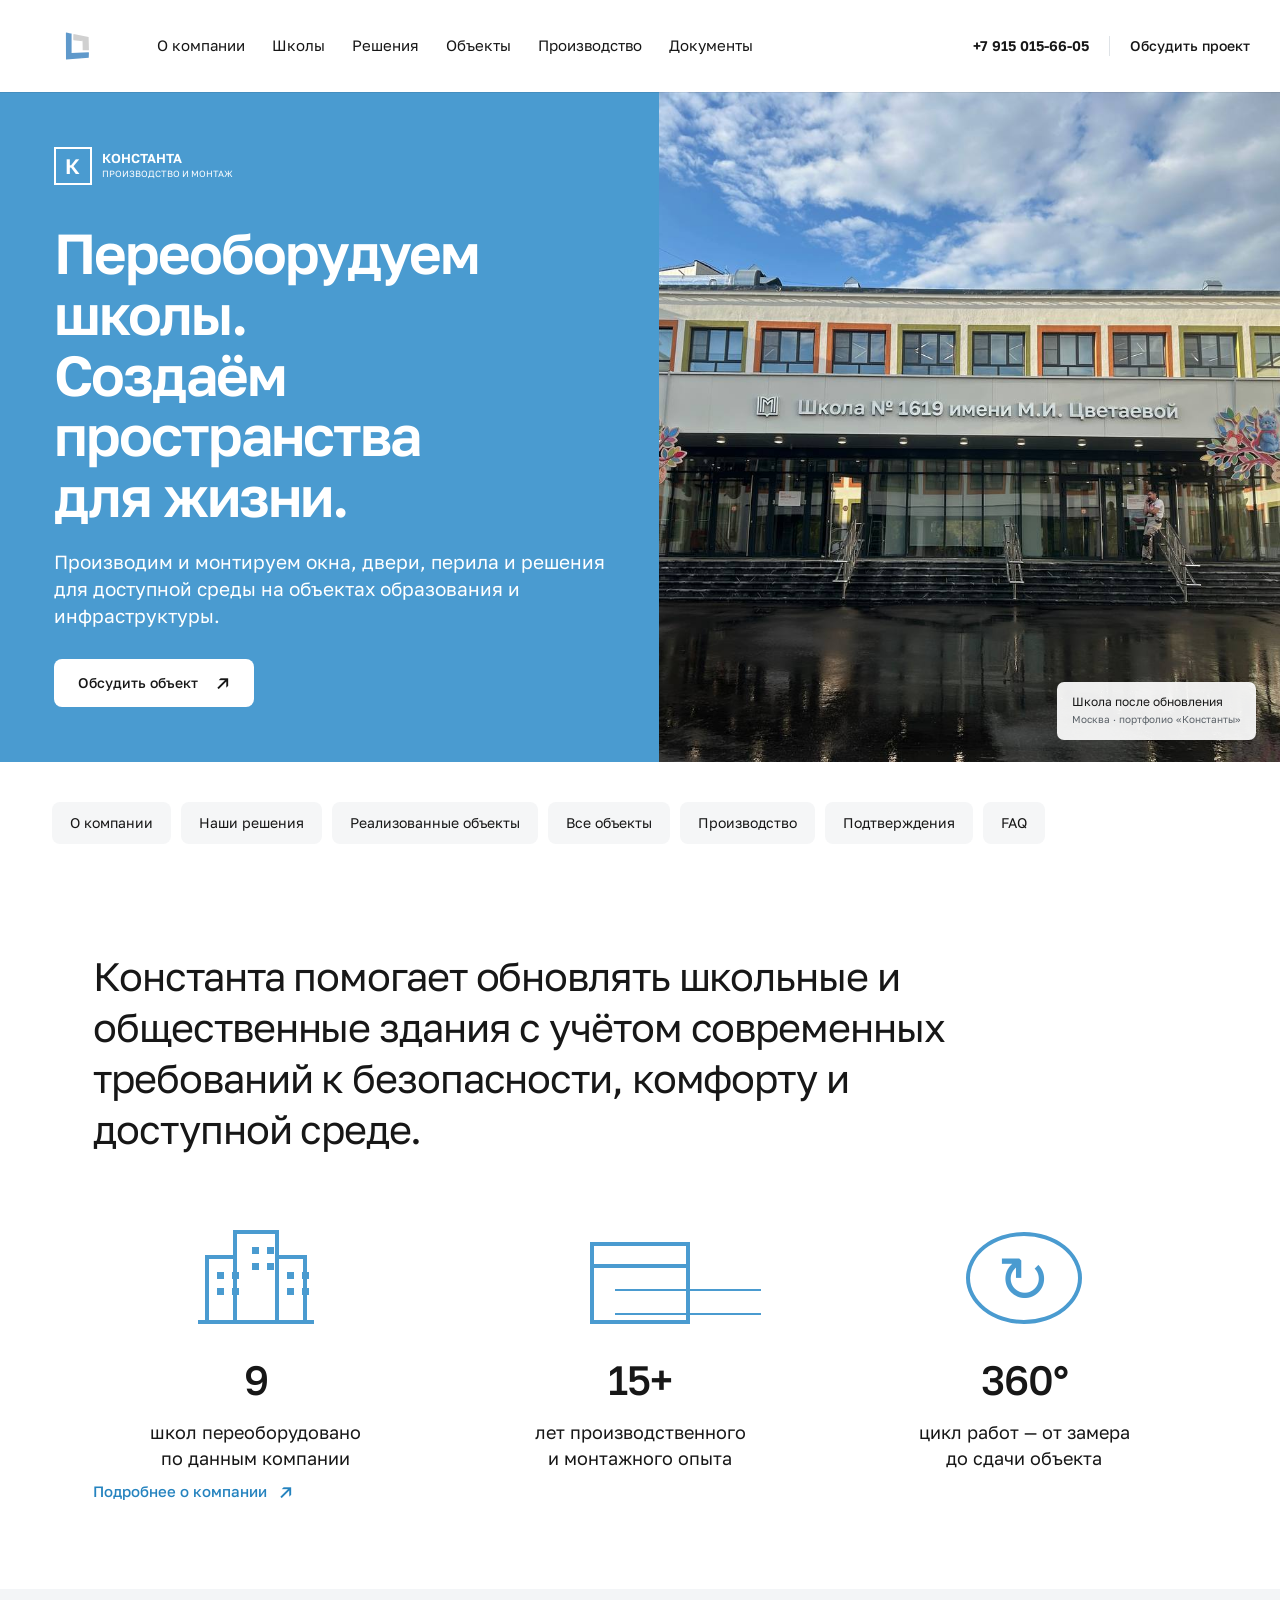
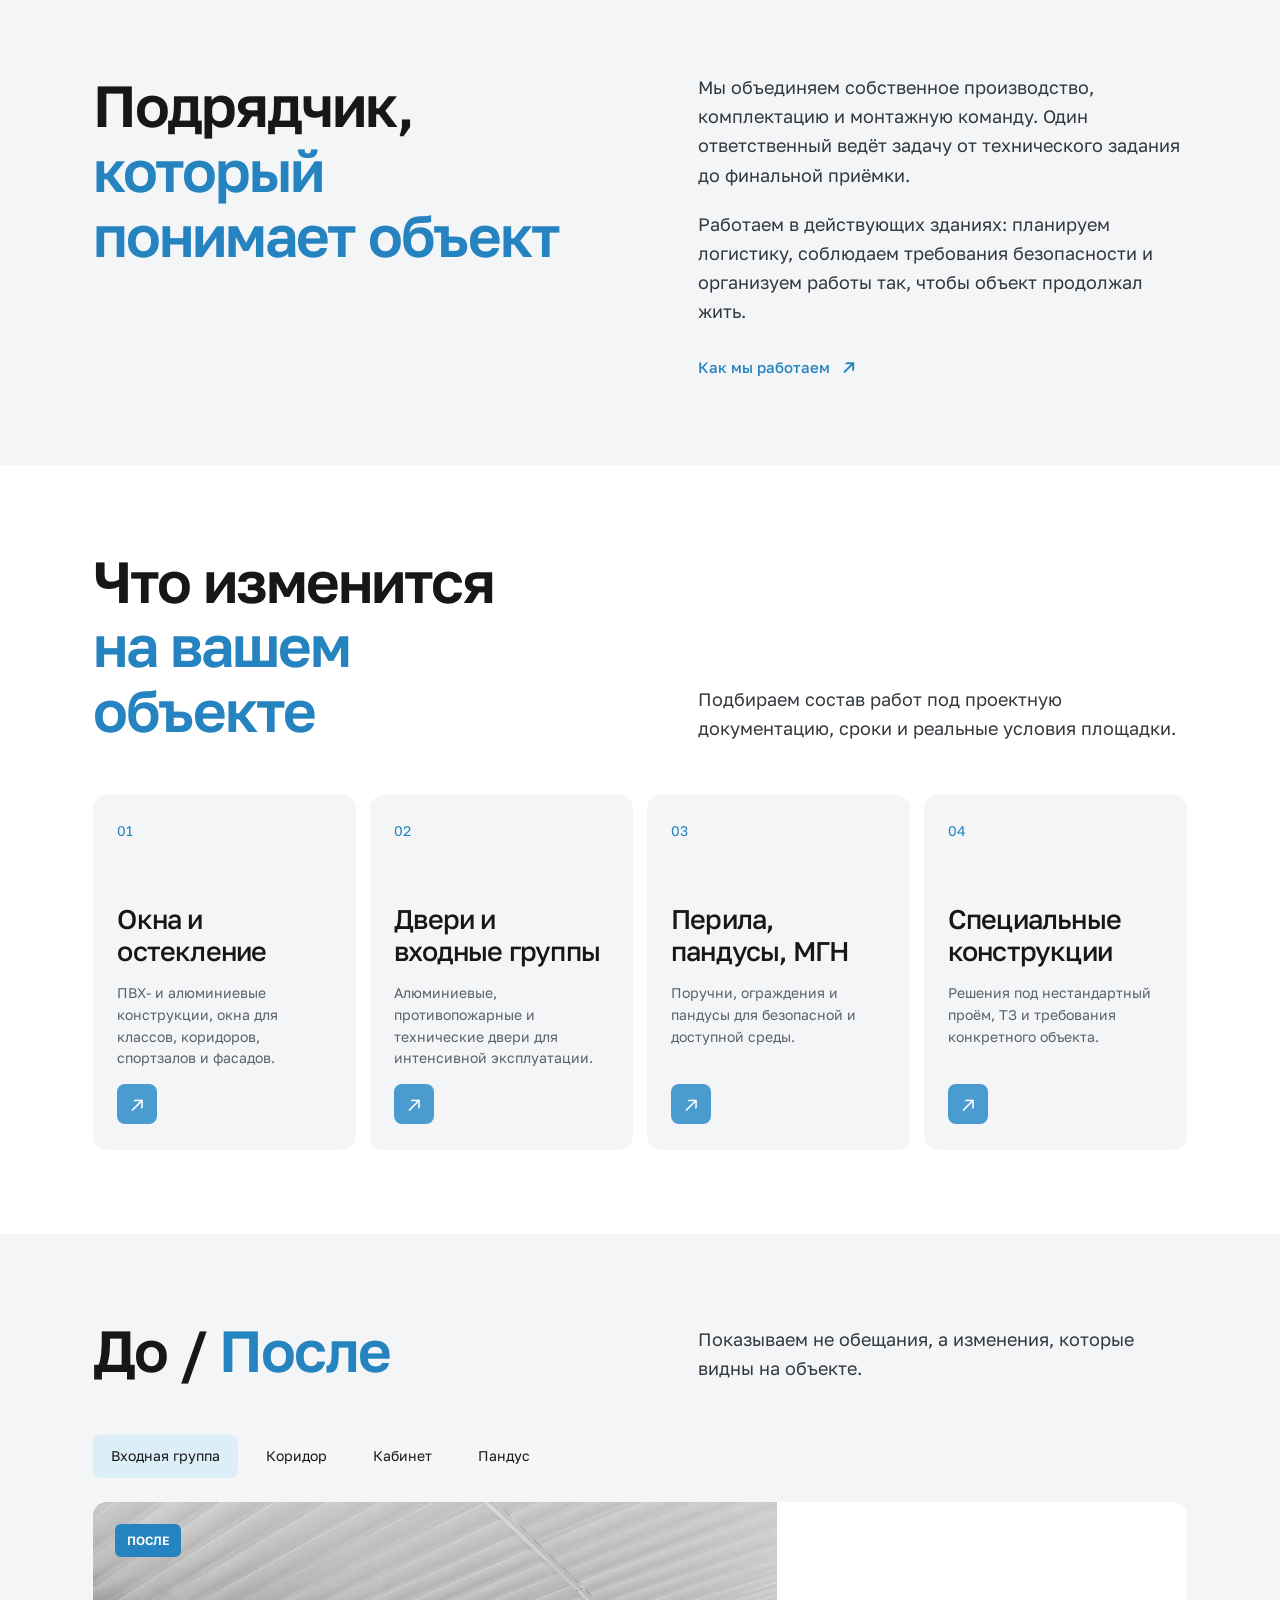
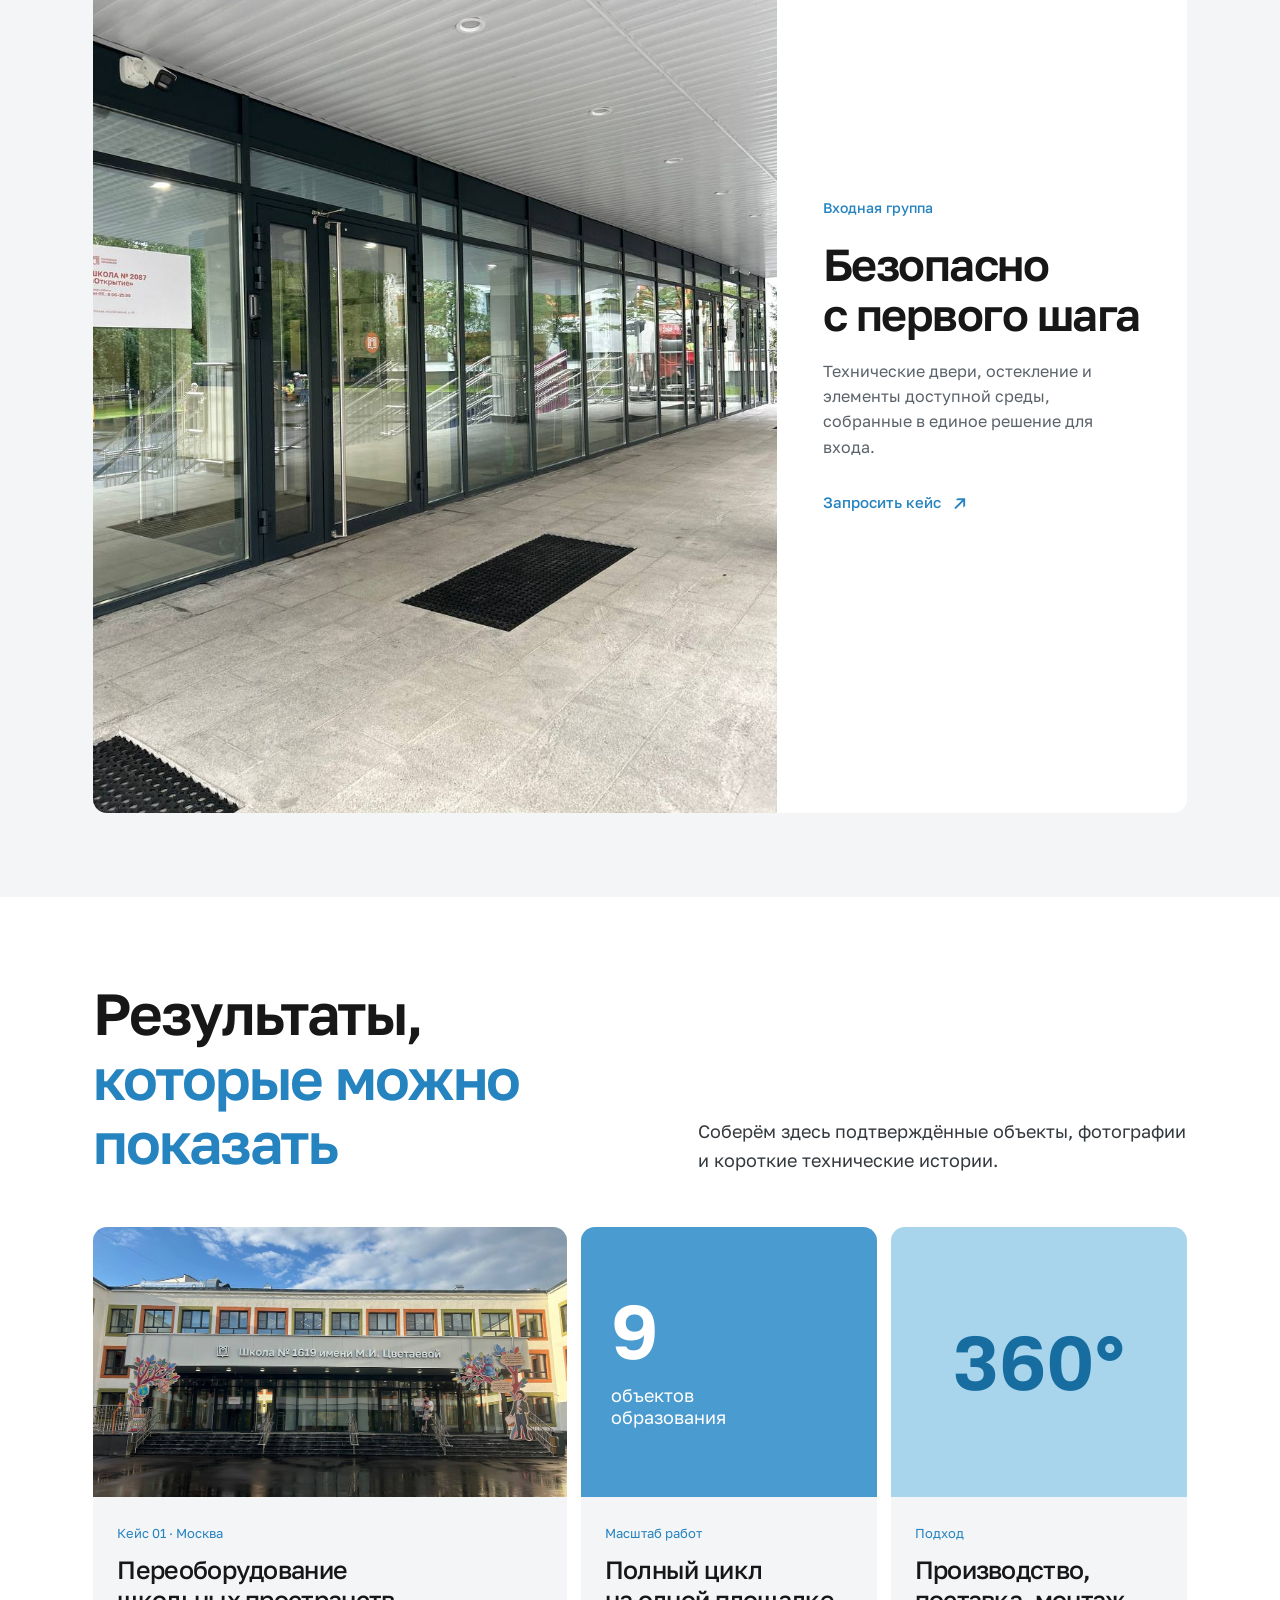
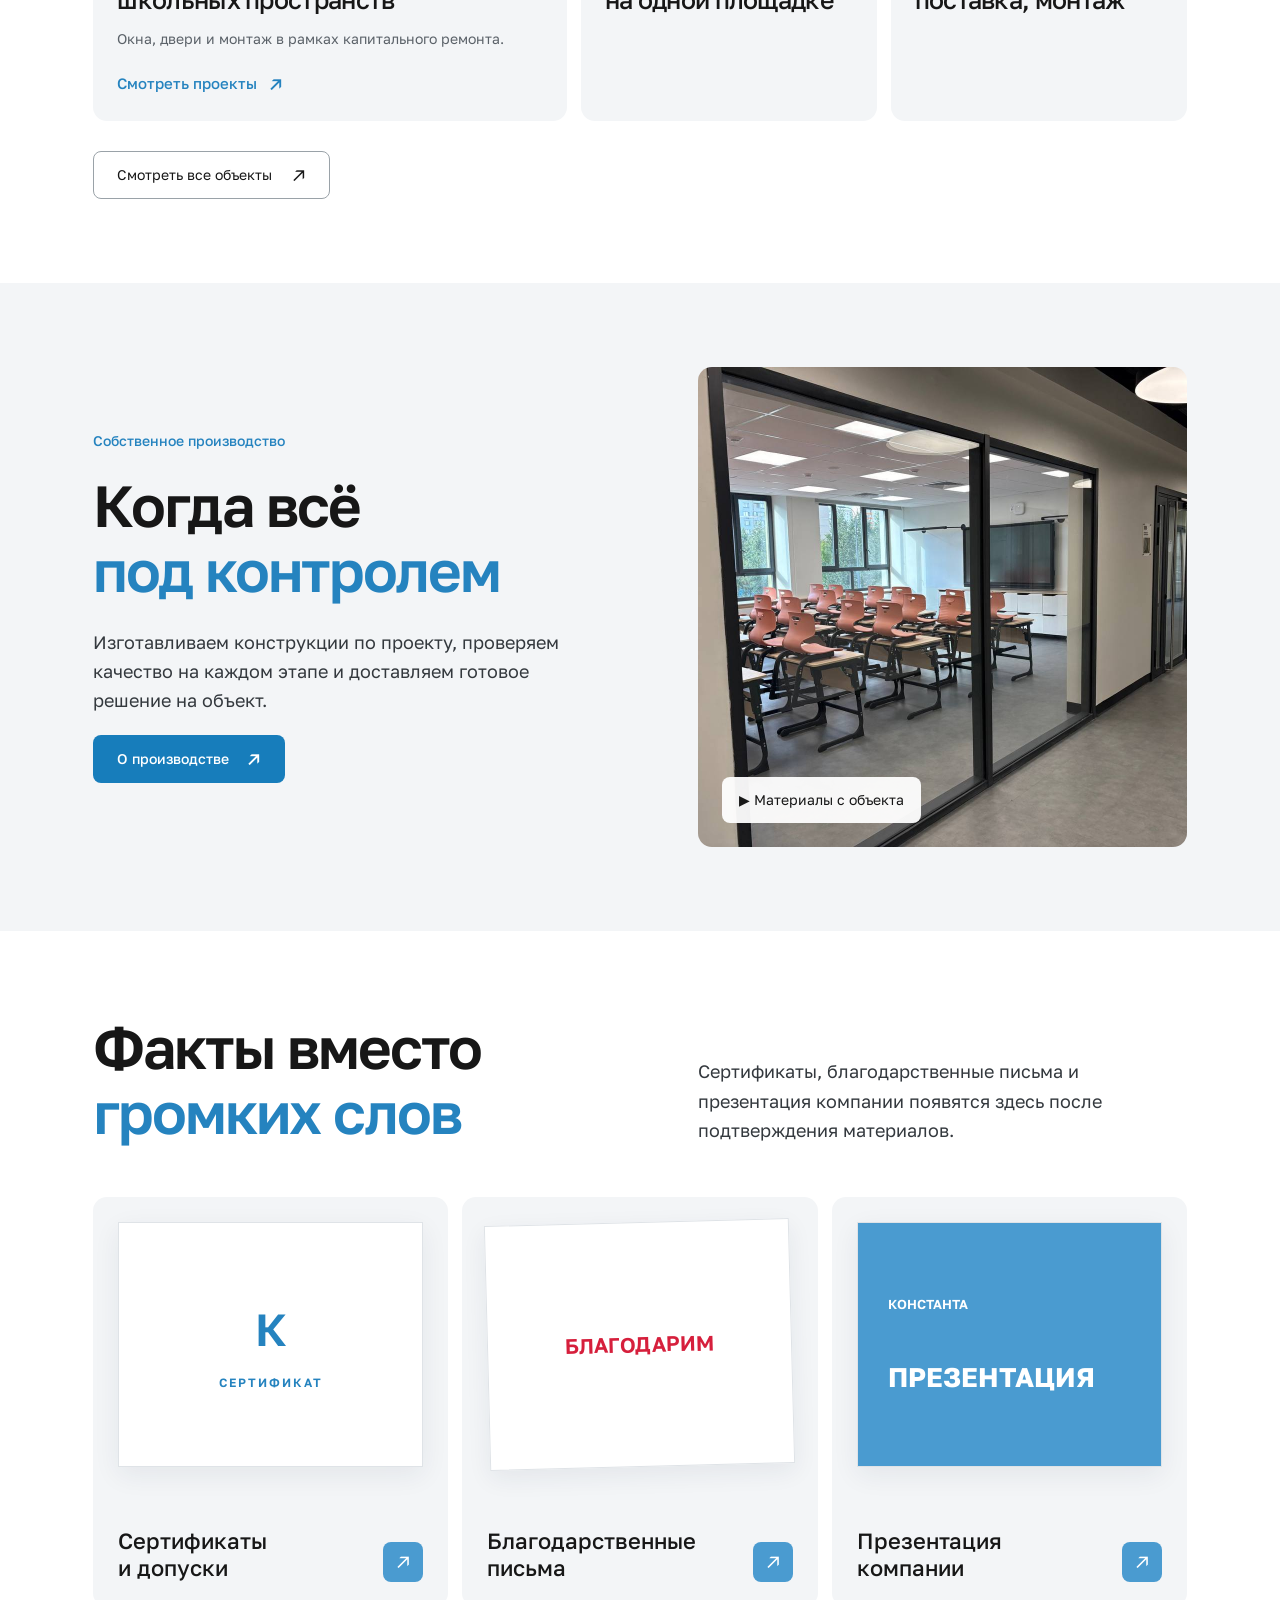
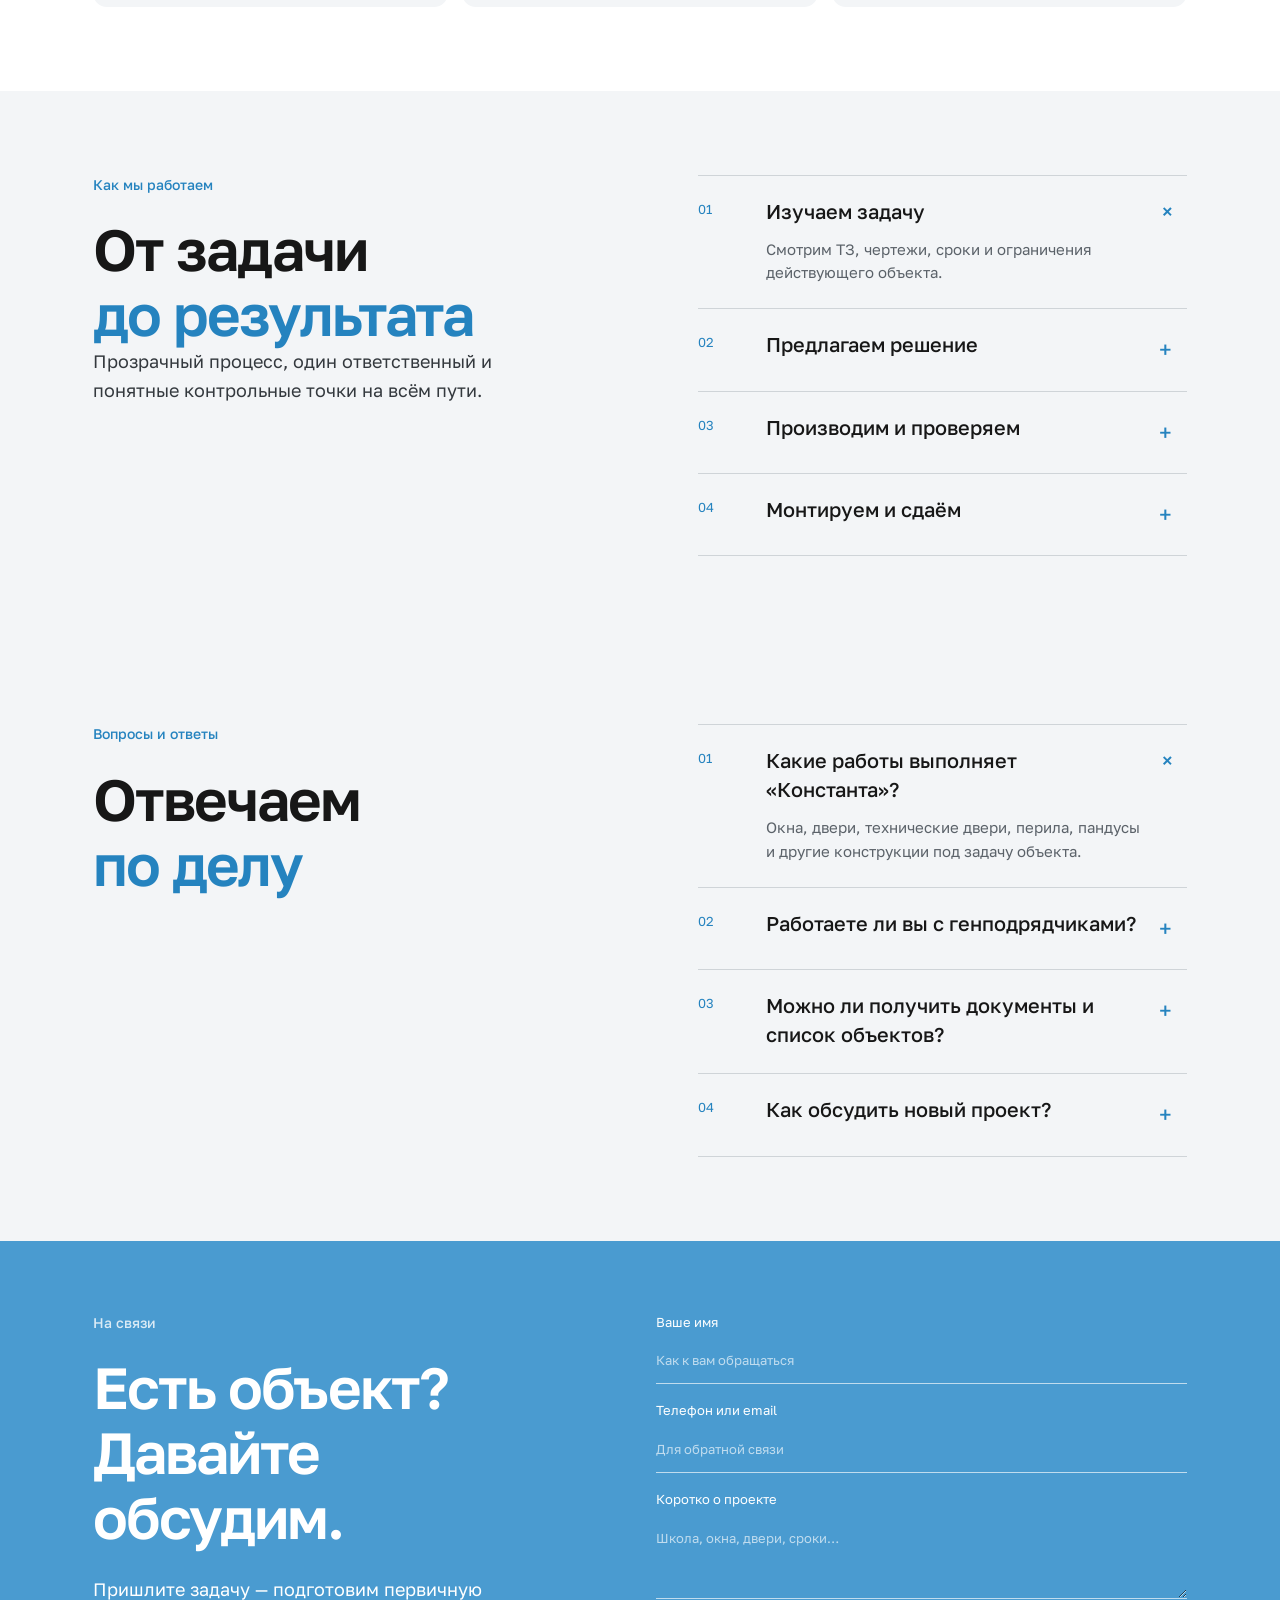
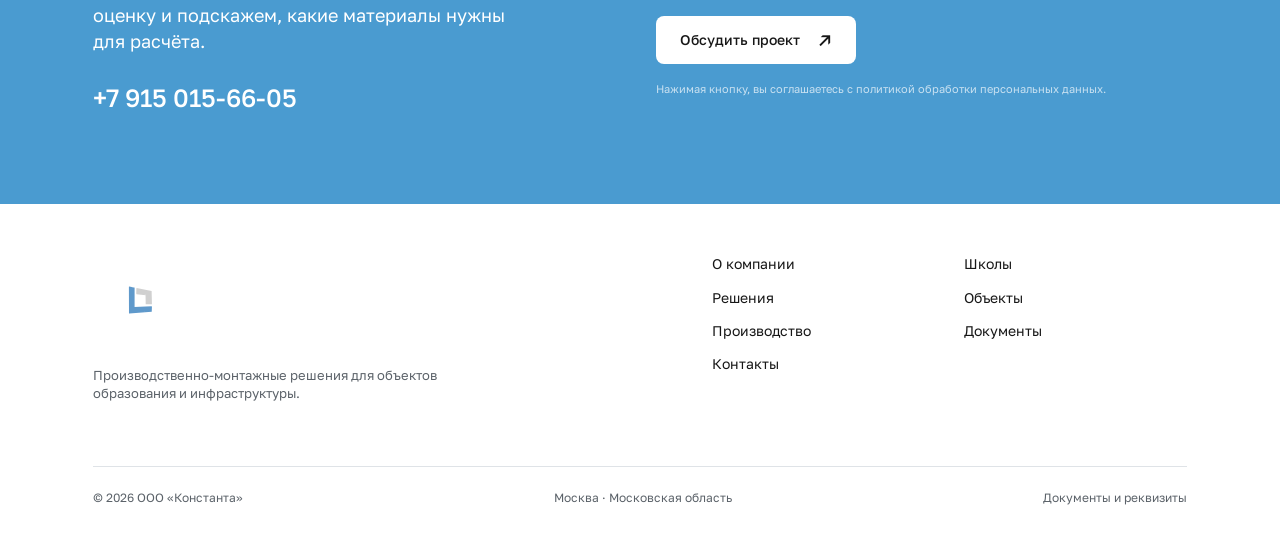
==== commit f18082d0: "upd" ====
--- a/index.html
+++ b/index.html
@@ -18,11 +18,11 @@
     <main id="content">
       <section class="mos-hero" id="top"><div class="hero-copy"><div class="hero-sign"><span class="sign-mark">К</span><span>КОНСТАНТА<br /><small>производство и монтаж</small></span></div><h1>Переоборудуем школы.<br /><span>Создаём пространства<br />для жизни.</span></h1><p>Производим и монтируем окна, двери, перила и решения для доступной среды на объектах образования и инфраструктуры.</p><a class="blue-button" href="contacts.html">Обсудить объект <span>↗</span></a></div><div class="hero-photo"><img src="assets/school-photos/new/photos/photo_1080@31-08-2026_16-43-11.jpg" alt="Школа после обновления" /><div class="photo-note">Школа после обновления<br /><small>Москва · портфолио «Константы»</small></div></div></section>
       <nav class="section-nav" aria-label="Навигация по странице"><a href="#about">О компании</a><a href="#solutions">Наши решения</a><a href="#projects">Реализованные объекты</a><a href="projects.html">Все объекты</a><a href="#factory">Производство</a><a href="#docs">Подтверждения</a><a href="#faq">FAQ</a></nav>
-      <section class="white-section intro-section" id="about"><div class="content-narrow"><p class="lead-statement">Константа помогает обновлять школьные и общественные здания с учётом современных требований к безопасности, комфорту и доступной среде.</p></div><div class="metrics"><div class="metric"><div class="metric-icon building-icon" aria-hidden="true"><i></i><i></i><i></i></div><strong>10</strong><span>школ переоборудовано<br />по данным компании</span></div><div class="metric"><div class="metric-icon calendar-icon" aria-hidden="true"></div><strong>15+</strong><span>лет производственного<br />и монтажного опыта</span></div><div class="metric"><div class="metric-icon cycle-icon" aria-hidden="true">↻</div><strong>360°</strong><span>цикл работ — от замера<br />до сдачи объекта</span></div></div><a class="arrow-link" href="about.html">Подробнее о компании <span>↗</span></a></section>
+      <section class="white-section intro-section" id="about"><div class="content-narrow"><p class="lead-statement">Константа помогает обновлять школьные и общественные здания с учётом современных требований к безопасности, комфорту и доступной среде.</p></div><div class="metrics"><div class="metric"><div class="metric-icon building-icon" aria-hidden="true"><i></i><i></i><i></i></div><strong>9</strong><span>школ переоборудовано<br />по данным компании</span></div><div class="metric"><div class="metric-icon calendar-icon" aria-hidden="true"></div><strong>15+</strong><span>лет производственного<br />и монтажного опыта</span></div><div class="metric"><div class="metric-icon cycle-icon" aria-hidden="true">↻</div><strong>360°</strong><span>цикл работ — от замера<br />до сдачи объекта</span></div></div><a class="arrow-link" href="about.html">Подробнее о компании <span>↗</span></a></section>
       <section class="gray-section about-detail" id="about-detail"><div class="content-grid"><h2>Подрядчик,<br /><span>который понимает объект</span></h2><div class="body-copy"><p>Мы объединяем собственное производство, комплектацию и монтажную команду. Один ответственный ведёт задачу от технического задания до финальной приёмки.</p><p>Работаем в действующих зданиях: планируем логистику, соблюдаем требования безопасности и организуем работы так, чтобы объект продолжал жить.</p><a class="arrow-link" href="#process">Как мы работаем <span>↗</span></a></div></div></section>
       <section class="white-section solutions-section" id="solutions"><div class="content-grid section-title"><h2>Что изменится<br /><span>на вашем объекте</span></h2><p>Подбираем состав работ под проектную документацию, сроки и реальные условия площадки.</p></div><div class="solution-list"><article class="solution-item"><span class="item-number">01</span><h3>Окна и<br />остекление</h3><p>ПВХ- и алюминиевые конструкции, окна для классов, коридоров, спортзалов и фасадов.</p><a href="solutions.html#windows" aria-label="Подробнее про окна">↗</a></article><article class="solution-item"><span class="item-number">02</span><h3>Двери и<br />входные группы</h3><p>Алюминиевые, противопожарные и технические двери для интенсивной эксплуатации.</p><a href="solutions.html#doors" aria-label="Подробнее про двери">↗</a></article><article class="solution-item"><span class="item-number">03</span><h3>Перила,<br />пандусы, МГН</h3><p>Поручни, ограждения и пандусы для безопасной и доступной среды.</p><a href="solutions.html#accessibility" aria-label="Подробнее про перила">↗</a></article><article class="solution-item"><span class="item-number">04</span><h3>Специальные<br />конструкции</h3><p>Решения под нестандартный проём, ТЗ и требования конкретного объекта.</p><a href="solutions.html#special" aria-label="Подробнее про специальные конструкции">↗</a></article></div></section>
       <section class="gray-section before-after" id="projects"><div class="content-grid section-title"><h2>До / <span>После</span></h2><p>Показываем не обещания, а изменения, которые видны на объекте.</p></div><div class="ba-tabs" role="tablist" aria-label="Разделы проекта"><button class="ba-tab active" type="button" data-tab="entrance">Входная группа</button><button class="ba-tab" type="button" data-tab="corridor">Коридор</button><button class="ba-tab" type="button" data-tab="classroom">Кабинет</button><button class="ba-tab" type="button" data-tab="gym">Пандус</button></div><div class="ba-stage" data-panel="entrance"><div class="ba-image"><img src="assets/school-photos/02-selected/doors/P0057_photo_57@23-08-2026_23-27-06.jpg" alt="Обновленная входная группа школы" /><span>ПОСЛЕ</span></div><div class="ba-description"><span class="ba-label">Входная группа</span><h3>Безопасно<br />с первого шага</h3><p>Технические двери, остекление и элементы доступной среды, собранные в единое решение для входа.</p><a class="arrow-link" href="#contact">Запросить кейс <span>↗</span></a></div></div><div class="ba-stage is-hidden" data-panel="corridor"><div class="ba-image"><img src="assets/school-photos/02-selected/schools/P0721_photo_721@25-08-2026_11-00-16.jpg" alt="Светлый школьный коридор" /><span>ПОСЛЕ</span></div><div class="ba-description"><span class="ba-label">Коридор</span><h3>Светло<br />и понятно</h3><p>Окна и ограждения помогают сделать маршруты внутри здания удобнее и безопаснее.</p><a class="arrow-link" href="#contact">Запросить кейс <span>↗</span></a></div></div><div class="ba-stage is-hidden" data-panel="classroom"><div class="ba-image"><img src="assets/school-photos/02-selected/schools/P0209_photo_209@23-08-2026_23-28-54.jpg" alt="Школьный класс после обновления" /><span>ПОСЛЕ</span></div><div class="ba-description"><span class="ba-label">Кабинет</span><h3>Комфортно<br />для учёбы</h3><p>Светопрозрачные конструкции и двери для ежедневной интенсивной эксплуатации.</p><a class="arrow-link" href="#contact">Запросить кейс <span>↗</span></a></div></div><div class="ba-stage is-hidden" data-panel="gym"><div class="ba-image"><img src="assets/school-photos/02-selected/railings/P0609_photo_609@25-08-2026_10-07-09.jpg" alt="Пандус и ограждения школы" /><span>ПОСЛЕ</span></div><div class="ba-description"><span class="ba-label">Пандус и ограждения</span><h3>Доступно<br />и безопасно</h3><p>Пандусы, поручни и ограждения для безопасного маршрута к зданию.</p><a class="arrow-link" href="#contact">Запросить кейс <span>↗</span></a></div></div></section>
-      <section class="white-section results-section"><div class="content-grid section-title"><h2>Результаты,<br /><span>которые можно показать</span></h2><p>Соберём здесь подтверждённые объекты, фотографии и короткие технические истории.</p></div><div class="result-grid"><article class="result-card result-large"><img src="assets/school-photos/new/photos/photo_1080@31-08-2026_16-43-11.jpg" alt="Школьный корпус после обновления" /><div><span>Кейс 01 · Москва</span><h3>Переоборудование<br />школьных пространств</h3><p>Окна, двери и монтаж в рамках капитального ремонта.</p><a class="arrow-link" href="projects.html">Смотреть проекты <span>↗</span></a></div></article><article class="result-card"><div class="result-placeholder">10<br /><small>объектов<br />образования</small></div><div><span>Масштаб работ</span><h3>Полный цикл<br />на одной площадке</h3></div></article><article class="result-card"><div class="result-placeholder blue-placeholder">360°</div><div><span>Подход</span><h3>Производство,<br />поставка, монтаж</h3></div></article></div><a class="outline-button" href="projects.html">Смотреть все объекты <span>↗</span></a></section>
+      <section class="white-section results-section"><div class="content-grid section-title"><h2>Результаты,<br /><span>которые можно показать</span></h2><p>Соберём здесь подтверждённые объекты, фотографии и короткие технические истории.</p></div><div class="result-grid"><article class="result-card result-large"><img src="assets/school-photos/new/photos/photo_1080@31-08-2026_16-43-11.jpg" alt="Школьный корпус после обновления" /><div><span>Кейс 01 · Москва</span><h3>Переоборудование<br />школьных пространств</h3><p>Окна, двери и монтаж в рамках капитального ремонта.</p><a class="arrow-link" href="projects.html">Смотреть проекты <span>↗</span></a></div></article><article class="result-card"><div class="result-placeholder">9<br /><small>объектов<br />образования</small></div><div><span>Масштаб работ</span><h3>Полный цикл<br />на одной площадке</h3></div></article><article class="result-card"><div class="result-placeholder blue-placeholder">360°</div><div><span>Подход</span><h3>Производство,<br />поставка, монтаж</h3></div></article></div><a class="outline-button" href="projects.html">Смотреть все объекты <span>↗</span></a></section>
       <section class="gray-section factory-section" id="factory"><div class="content-grid"><div><p class="section-kicker">Собственное производство</p><h2>Когда всё<br /><span>под контролем</span></h2><p class="factory-text">Изготавливаем конструкции по проекту, проверяем качество на каждом этапе и доставляем готовое решение на объект.</p><a class="blue-button" href="production.html">О производстве <span>↗</span></a></div><div class="factory-photo"><img src="assets/school-photos/new/photos/photo_1064@30-08-2026_02-07-26.jpg" alt="Двери на школьном объекте" /><span class="video-badge">▶ Материалы с объекта</span></div></div></section>
       <section class="white-section docs-section" id="docs"><div class="content-grid section-title"><h2>Факты вместо<br /><span>громких слов</span></h2><p>Сертификаты, благодарственные письма и презентация компании появятся здесь после подтверждения материалов.</p></div><div class="docs-row"><article class="doc-box"><div class="doc-visual certificate">К<br /><small>СЕРТИФИКАТ</small></div><h3>Сертификаты<br />и допуски</h3><a href="documents.html">↗</a></article><article class="doc-box"><div class="doc-visual letter">БЛАГОДАРИМ</div><h3>Благодарственные<br />письма</h3><a href="documents.html">↗</a></article><article class="doc-box"><div class="doc-visual presentation">КОНСТАНТА<br /><strong>ПРЕЗЕНТАЦИЯ</strong></div><h3>Презентация<br />компании</h3><a href="documents.html">↗</a></article></div></section>
       <section class="gray-section process-section" id="process"><div class="content-grid"><div><p class="section-kicker">Как мы работаем</p><h2>От задачи<br /><span>до результата</span></h2><p class="process-copy">Прозрачный процесс, один ответственный и понятные контрольные точки на всём пути.</p></div><div class="process-list"><div class="process-step active"><span>01</span><div><h3>Изучаем задачу</h3><p>Смотрим ТЗ, чертежи, сроки и ограничения действующего объекта.</p></div><b>+</b></div><div class="process-step"><span>02</span><div><h3>Предлагаем решение</h3><p>Считаем объёмы, подбираем конструкцию и формируем понятный план.</p></div><b>+</b></div><div class="process-step"><span>03</span><div><h3>Производим и проверяем</h3><p>Изготавливаем изделия и контролируем качество до отгрузки.</p></div><b>+</b></div><div class="process-step"><span>04</span><div><h3>Монтируем и сдаём</h3><p>Организуем доставку, монтаж и финальную приёмку на объекте.</p></div><b>+</b></div></div></div></section>
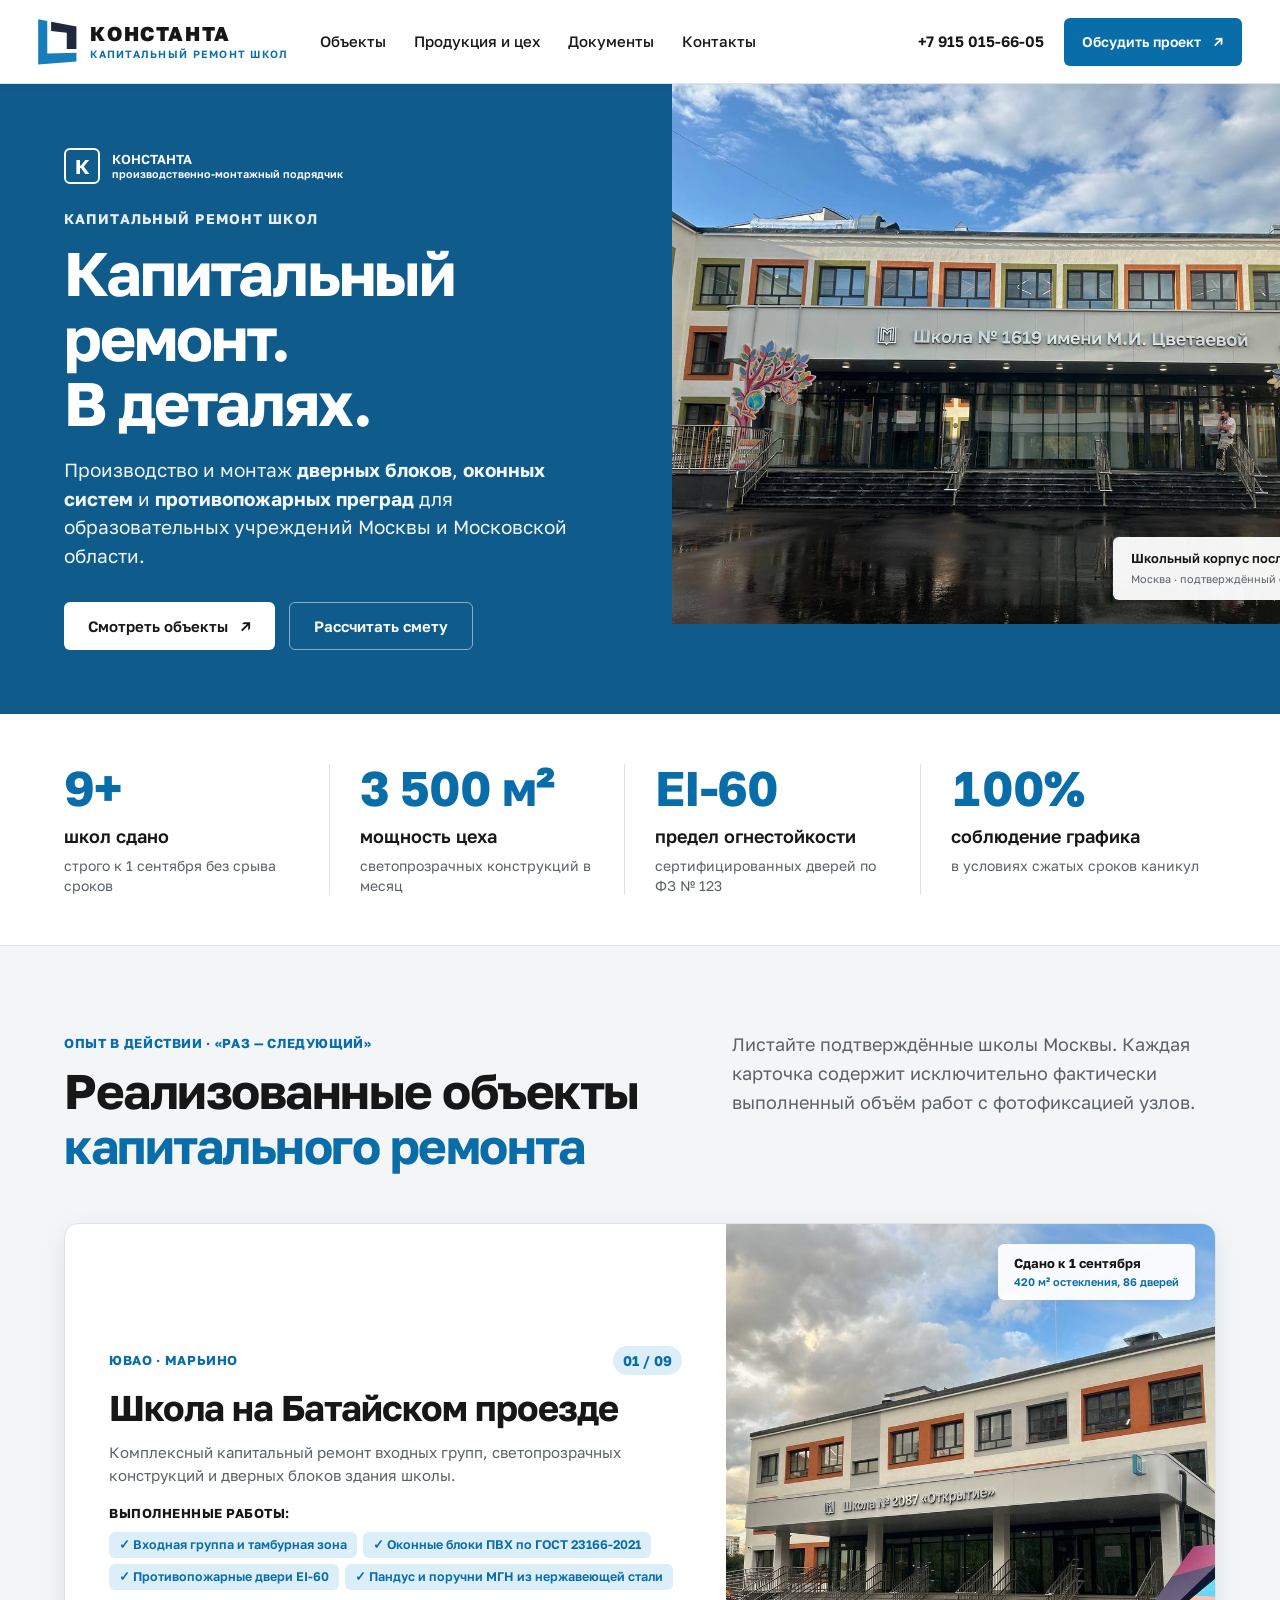
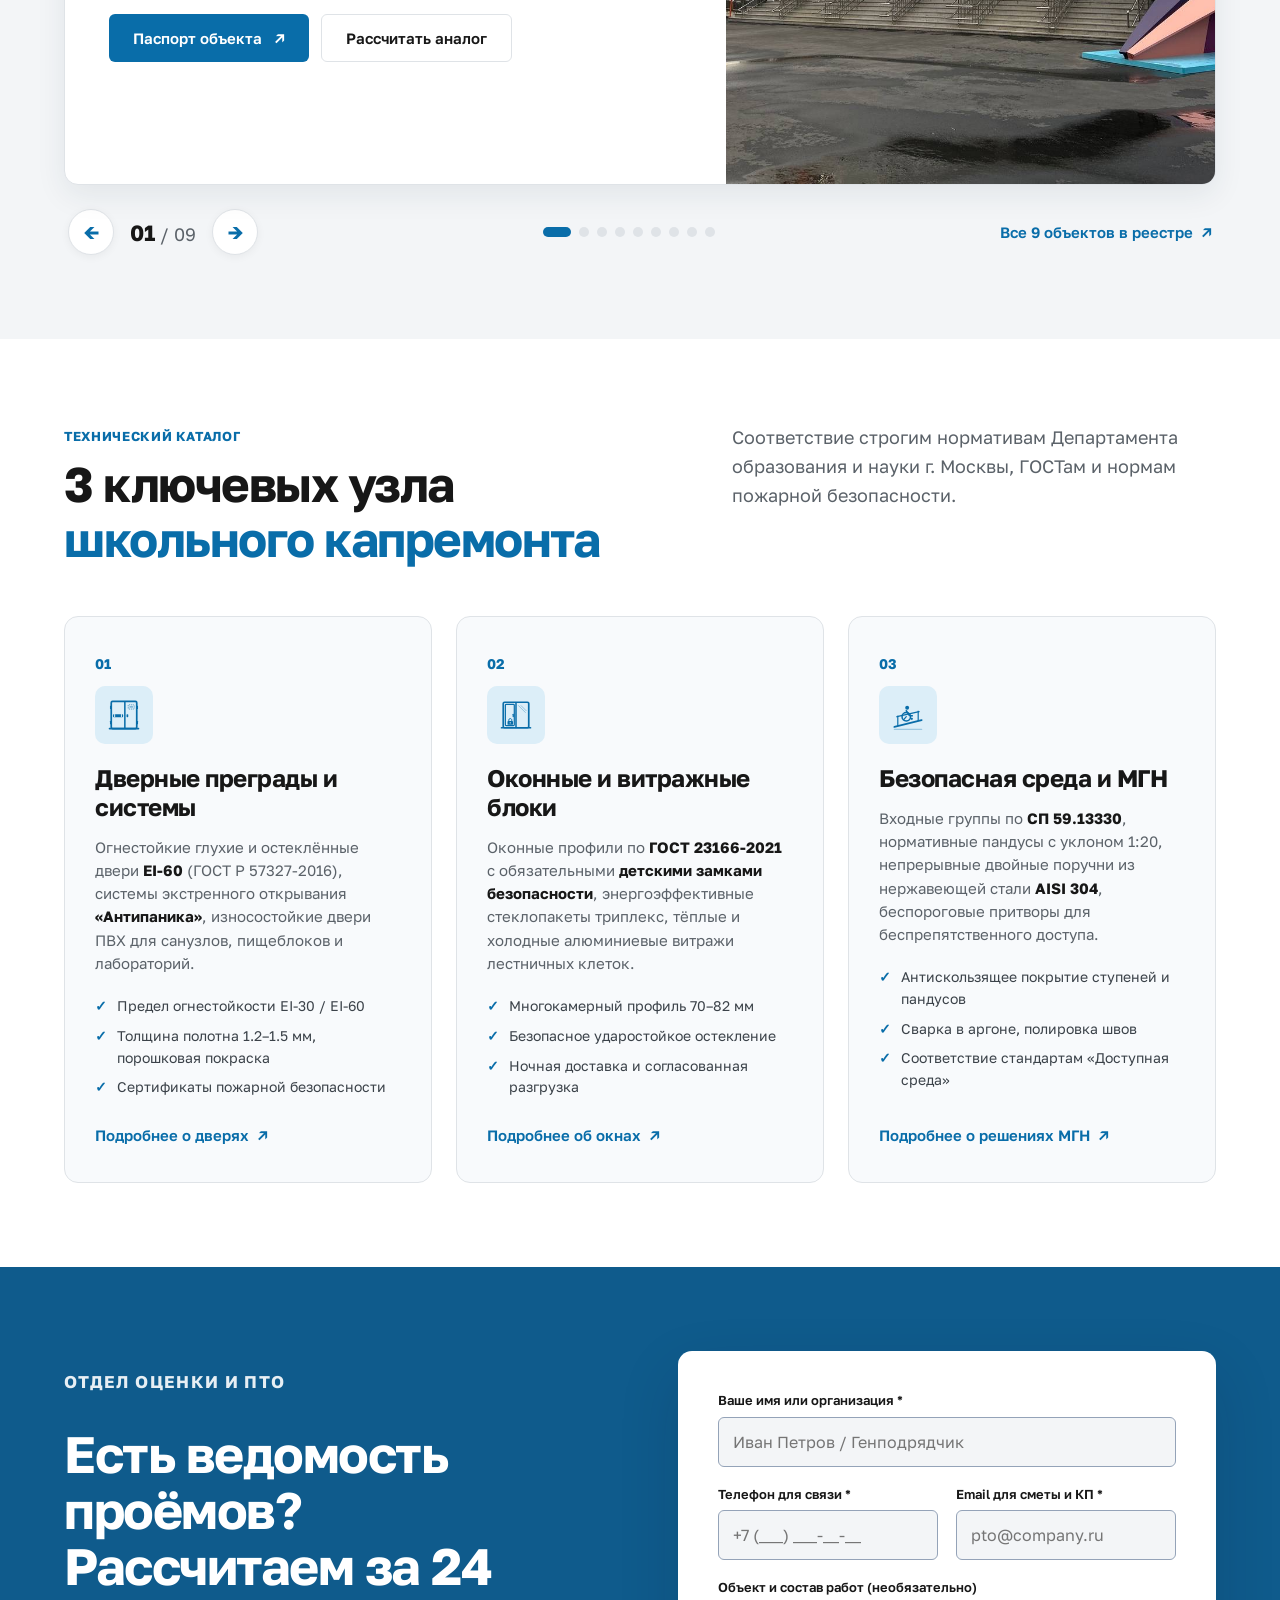
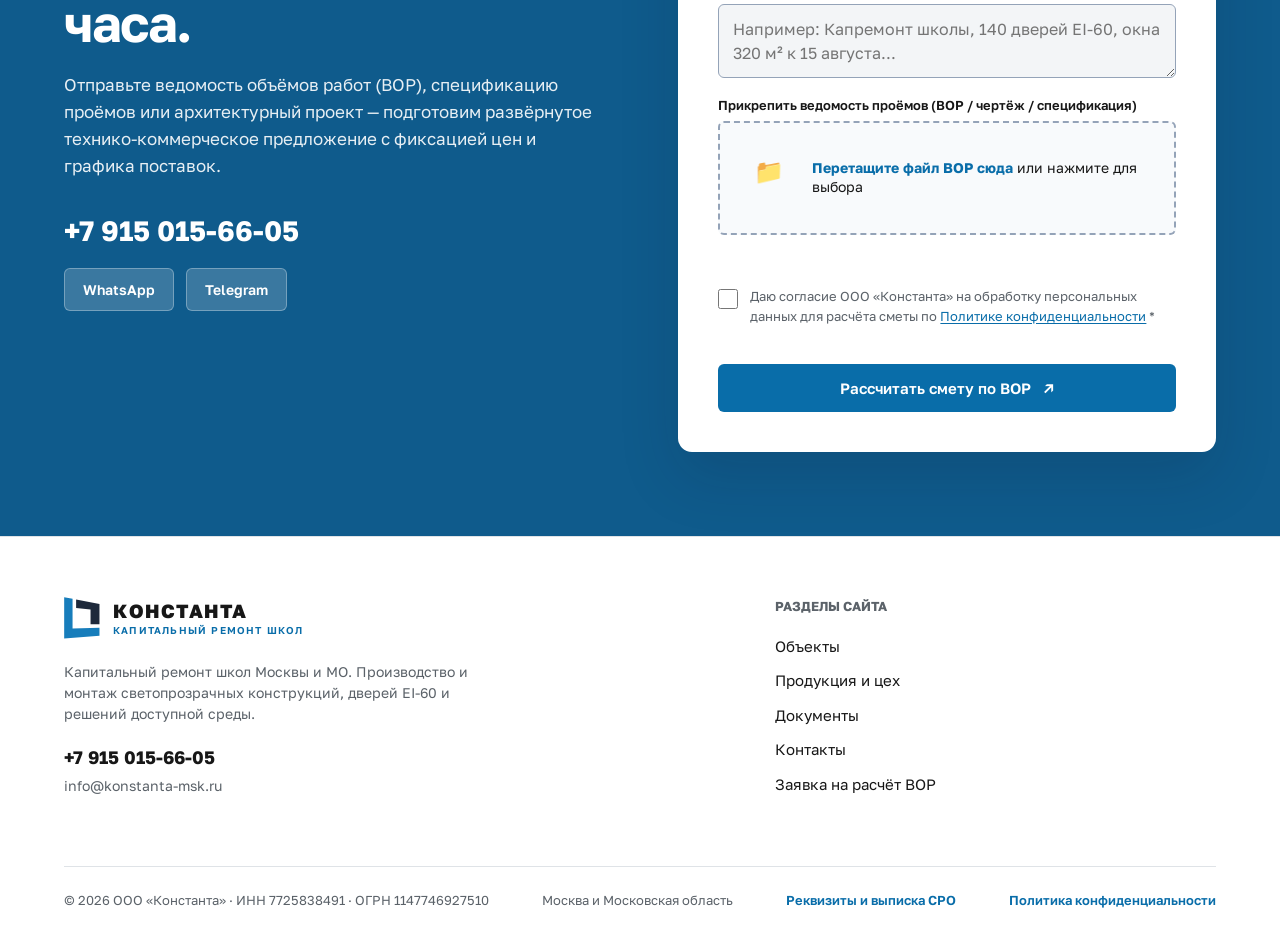
==== commit 16f7e85f: "feat(ui): complete sprint 1 redesign, responsive layout and 152-FZ compliance - Deploy multi-agent a" ====
--- a/index.html
+++ b/index.html
@@ -4,34 +4,260 @@
     <meta charset="UTF-8" />
     <meta name="viewport" content="width=device-width, initial-scale=1.0" />
     <meta name="theme-color" content="#ffffff" />
-    <meta name="description" content="Константа — производственно-монтажный подрядчик для школ, общественных и коммерческих объектов." />
-    <title>Константа — переоборудование школ и общественных объектов</title>
+    <meta name="description" content="ООО «Константа» — производство и монтаж дверей EI-60, оконных систем ГОСТ и входных групп для капитального ремонта школ Москвы и МО." />
+    <title>Капитальный ремонт школ в Москве и МО — ООО «Константа»</title>
     <link rel="preconnect" href="https://fonts.googleapis.com" />
     <link rel="preconnect" href="https://fonts.gstatic.com" crossorigin />
     <link href="https://fonts.googleapis.com/css2?family=Golos+Text:wght@400;500;600;700&display=swap" rel="stylesheet" />
     <link rel="stylesheet" href="styles.css" />
   </head>
-  <body class="home-page">
+  <body class="home-page" data-page="index">
     <a class="skip-link" href="#content">Перейти к содержимому</a>
     <div data-site-header></div>
 
     <main id="content">
-      <section class="mos-hero" id="top"><div class="hero-copy"><div class="hero-sign"><span class="sign-mark">К</span><span>КОНСТАНТА<br /><small>производство и монтаж</small></span></div><h1>Переоборудуем школы.<br /><span>Создаём пространства<br />для жизни.</span></h1><p>Производим и монтируем окна, двери, перила и решения для доступной среды на объектах образования и инфраструктуры.</p><a class="blue-button" href="contacts.html">Обсудить объект <span>↗</span></a></div><div class="hero-photo"><img src="assets/school-photos/new/photos/photo_1080@31-08-2026_16-43-11.jpg" alt="Школа после обновления" /><div class="photo-note">Школа после обновления<br /><small>Москва · портфолио «Константы»</small></div></div></section>
-      <nav class="section-nav" aria-label="Навигация по странице"><a href="#about">О компании</a><a href="#solutions">Наши решения</a><a href="#projects">Реализованные объекты</a><a href="projects.html">Все объекты</a><a href="#factory">Производство</a><a href="#docs">Подтверждения</a><a href="#faq">FAQ</a></nav>
-      <section class="white-section intro-section" id="about"><div class="content-narrow"><p class="lead-statement">Константа помогает обновлять школьные и общественные здания с учётом современных требований к безопасности, комфорту и доступной среде.</p></div><div class="metrics"><div class="metric"><div class="metric-icon building-icon" aria-hidden="true"><i></i><i></i><i></i></div><strong>9</strong><span>школ переоборудовано<br />по данным компании</span></div><div class="metric"><div class="metric-icon calendar-icon" aria-hidden="true"></div><strong>15+</strong><span>лет производственного<br />и монтажного опыта</span></div><div class="metric"><div class="metric-icon cycle-icon" aria-hidden="true">↻</div><strong>360°</strong><span>цикл работ — от замера<br />до сдачи объекта</span></div></div><a class="arrow-link" href="about.html">Подробнее о компании <span>↗</span></a></section>
-      <section class="gray-section about-detail" id="about-detail"><div class="content-grid"><h2>Подрядчик,<br /><span>который понимает объект</span></h2><div class="body-copy"><p>Мы объединяем собственное производство, комплектацию и монтажную команду. Один ответственный ведёт задачу от технического задания до финальной приёмки.</p><p>Работаем в действующих зданиях: планируем логистику, соблюдаем требования безопасности и организуем работы так, чтобы объект продолжал жить.</p><a class="arrow-link" href="#process">Как мы работаем <span>↗</span></a></div></div></section>
-      <section class="white-section solutions-section" id="solutions"><div class="content-grid section-title"><h2>Что изменится<br /><span>на вашем объекте</span></h2><p>Подбираем состав работ под проектную документацию, сроки и реальные условия площадки.</p></div><div class="solution-list"><article class="solution-item"><span class="item-number">01</span><h3>Окна и<br />остекление</h3><p>ПВХ- и алюминиевые конструкции, окна для классов, коридоров, спортзалов и фасадов.</p><a href="solutions.html#windows" aria-label="Подробнее про окна">↗</a></article><article class="solution-item"><span class="item-number">02</span><h3>Двери и<br />входные группы</h3><p>Алюминиевые, противопожарные и технические двери для интенсивной эксплуатации.</p><a href="solutions.html#doors" aria-label="Подробнее про двери">↗</a></article><article class="solution-item"><span class="item-number">03</span><h3>Перила,<br />пандусы, МГН</h3><p>Поручни, ограждения и пандусы для безопасной и доступной среды.</p><a href="solutions.html#accessibility" aria-label="Подробнее про перила">↗</a></article><article class="solution-item"><span class="item-number">04</span><h3>Специальные<br />конструкции</h3><p>Решения под нестандартный проём, ТЗ и требования конкретного объекта.</p><a href="solutions.html#special" aria-label="Подробнее про специальные конструкции">↗</a></article></div></section>
-      <section class="gray-section before-after" id="projects"><div class="content-grid section-title"><h2>До / <span>После</span></h2><p>Показываем не обещания, а изменения, которые видны на объекте.</p></div><div class="ba-tabs" role="tablist" aria-label="Разделы проекта"><button class="ba-tab active" type="button" data-tab="entrance">Входная группа</button><button class="ba-tab" type="button" data-tab="corridor">Коридор</button><button class="ba-tab" type="button" data-tab="classroom">Кабинет</button><button class="ba-tab" type="button" data-tab="gym">Пандус</button></div><div class="ba-stage" data-panel="entrance"><div class="ba-image"><img src="assets/school-photos/02-selected/doors/P0057_photo_57@23-08-2026_23-27-06.jpg" alt="Обновленная входная группа школы" /><span>ПОСЛЕ</span></div><div class="ba-description"><span class="ba-label">Входная группа</span><h3>Безопасно<br />с первого шага</h3><p>Технические двери, остекление и элементы доступной среды, собранные в единое решение для входа.</p><a class="arrow-link" href="#contact">Запросить кейс <span>↗</span></a></div></div><div class="ba-stage is-hidden" data-panel="corridor"><div class="ba-image"><img src="assets/school-photos/02-selected/schools/P0721_photo_721@25-08-2026_11-00-16.jpg" alt="Светлый школьный коридор" /><span>ПОСЛЕ</span></div><div class="ba-description"><span class="ba-label">Коридор</span><h3>Светло<br />и понятно</h3><p>Окна и ограждения помогают сделать маршруты внутри здания удобнее и безопаснее.</p><a class="arrow-link" href="#contact">Запросить кейс <span>↗</span></a></div></div><div class="ba-stage is-hidden" data-panel="classroom"><div class="ba-image"><img src="assets/school-photos/02-selected/schools/P0209_photo_209@23-08-2026_23-28-54.jpg" alt="Школьный класс после обновления" /><span>ПОСЛЕ</span></div><div class="ba-description"><span class="ba-label">Кабинет</span><h3>Комфортно<br />для учёбы</h3><p>Светопрозрачные конструкции и двери для ежедневной интенсивной эксплуатации.</p><a class="arrow-link" href="#contact">Запросить кейс <span>↗</span></a></div></div><div class="ba-stage is-hidden" data-panel="gym"><div class="ba-image"><img src="assets/school-photos/02-selected/railings/P0609_photo_609@25-08-2026_10-07-09.jpg" alt="Пандус и ограждения школы" /><span>ПОСЛЕ</span></div><div class="ba-description"><span class="ba-label">Пандус и ограждения</span><h3>Доступно<br />и безопасно</h3><p>Пандусы, поручни и ограждения для безопасного маршрута к зданию.</p><a class="arrow-link" href="#contact">Запросить кейс <span>↗</span></a></div></div></section>
-      <section class="white-section results-section"><div class="content-grid section-title"><h2>Результаты,<br /><span>которые можно показать</span></h2><p>Соберём здесь подтверждённые объекты, фотографии и короткие технические истории.</p></div><div class="result-grid"><article class="result-card result-large"><img src="assets/school-photos/new/photos/photo_1080@31-08-2026_16-43-11.jpg" alt="Школьный корпус после обновления" /><div><span>Кейс 01 · Москва</span><h3>Переоборудование<br />школьных пространств</h3><p>Окна, двери и монтаж в рамках капитального ремонта.</p><a class="arrow-link" href="projects.html">Смотреть проекты <span>↗</span></a></div></article><article class="result-card"><div class="result-placeholder">9<br /><small>объектов<br />образования</small></div><div><span>Масштаб работ</span><h3>Полный цикл<br />на одной площадке</h3></div></article><article class="result-card"><div class="result-placeholder blue-placeholder">360°</div><div><span>Подход</span><h3>Производство,<br />поставка, монтаж</h3></div></article></div><a class="outline-button" href="projects.html">Смотреть все объекты <span>↗</span></a></section>
-      <section class="gray-section factory-section" id="factory"><div class="content-grid"><div><p class="section-kicker">Собственное производство</p><h2>Когда всё<br /><span>под контролем</span></h2><p class="factory-text">Изготавливаем конструкции по проекту, проверяем качество на каждом этапе и доставляем готовое решение на объект.</p><a class="blue-button" href="production.html">О производстве <span>↗</span></a></div><div class="factory-photo"><img src="assets/school-photos/new/photos/photo_1064@30-08-2026_02-07-26.jpg" alt="Двери на школьном объекте" /><span class="video-badge">▶ Материалы с объекта</span></div></div></section>
-      <section class="white-section docs-section" id="docs"><div class="content-grid section-title"><h2>Факты вместо<br /><span>громких слов</span></h2><p>Сертификаты, благодарственные письма и презентация компании появятся здесь после подтверждения материалов.</p></div><div class="docs-row"><article class="doc-box"><div class="doc-visual certificate">К<br /><small>СЕРТИФИКАТ</small></div><h3>Сертификаты<br />и допуски</h3><a href="documents.html">↗</a></article><article class="doc-box"><div class="doc-visual letter">БЛАГОДАРИМ</div><h3>Благодарственные<br />письма</h3><a href="documents.html">↗</a></article><article class="doc-box"><div class="doc-visual presentation">КОНСТАНТА<br /><strong>ПРЕЗЕНТАЦИЯ</strong></div><h3>Презентация<br />компании</h3><a href="documents.html">↗</a></article></div></section>
-      <section class="gray-section process-section" id="process"><div class="content-grid"><div><p class="section-kicker">Как мы работаем</p><h2>От задачи<br /><span>до результата</span></h2><p class="process-copy">Прозрачный процесс, один ответственный и понятные контрольные точки на всём пути.</p></div><div class="process-list"><div class="process-step active"><span>01</span><div><h3>Изучаем задачу</h3><p>Смотрим ТЗ, чертежи, сроки и ограничения действующего объекта.</p></div><b>+</b></div><div class="process-step"><span>02</span><div><h3>Предлагаем решение</h3><p>Считаем объёмы, подбираем конструкцию и формируем понятный план.</p></div><b>+</b></div><div class="process-step"><span>03</span><div><h3>Производим и проверяем</h3><p>Изготавливаем изделия и контролируем качество до отгрузки.</p></div><b>+</b></div><div class="process-step"><span>04</span><div><h3>Монтируем и сдаём</h3><p>Организуем доставку, монтаж и финальную приёмку на объекте.</p></div><b>+</b></div></div></div></section>
-      <section class="gray-section faq-section" id="faq"><div class="content-grid"><div><p class="section-kicker">Вопросы и ответы</p><h2>Отвечаем<br /><span>по делу</span></h2></div><div class="process-list faq-list"><div class="process-step active"><span>01</span><div><h3>Какие работы выполняет «Константа»?</h3><p>Окна, двери, технические двери, перила, пандусы и другие конструкции под задачу объекта.</p></div><b>+</b></div><div class="process-step"><span>02</span><div><h3>Работаете ли вы с генподрядчиками?</h3><p>Да. Готовы подключаться к проекту как производственно-монтажный подрядчик.</p></div><b>+</b></div><div class="process-step"><span>03</span><div><h3>Можно ли получить документы и список объектов?</h3><p>Да, после актуализации материалов разместим сертификаты, письма и подтверждённые кейсы.</p></div><b>+</b></div><div class="process-step"><span>04</span><div><h3>Как обсудить новый проект?</h3><p>Оставьте контакты и кратко опишите объект — вернёмся с уточняющими вопросами.</p></div><b>+</b></div></div></div></section>
-      <section class="contact-section" id="contact"><div class="contact-inner"><div><p class="section-kicker">На связи</p><h2>Есть объект?<br /><span>Давайте обсудим.</span></h2><p>Пришлите задачу — подготовим первичную оценку и подскажем, какие материалы нужны для расчёта.</p><a href="tel:+79150156605">+7 915 015-66-05</a></div><form id="project-form"><label>Ваше имя<input name="name" placeholder="Как к вам обращаться" required /></label><label>Телефон или email<input name="contact" placeholder="Для обратной связи" required /></label><label>Коротко о проекте<textarea name="project" rows="3" placeholder="Школа, окна, двери, сроки…"></textarea></label><button class="blue-button" type="submit">Обсудить проект <span>↗</span></button><small>Нажимая кнопку, вы соглашаетесь с политикой обработки персональных данных.</small><p class="form-success" role="status" aria-live="polite"></p></form></div></section>
+      <!-- СЕКЦИЯ 1: HERO (УДАРНЫЙ ПЕРВЫЙ ЭКРАН) -->
+      <section class="mos-hero" id="hero">
+        <div class="hero-copy">
+          <div class="hero-sign">
+            <span class="sign-mark">К</span>
+            <span>КОНСТАНТА<br /><small>производственно-монтажный подрядчик</small></span>
+          </div>
+          <span class="hero-eyebrow">КАПИТАЛЬНЫЙ РЕМОНТ ШКОЛ</span>
+          <h1>Капитальный ремонт.<br /><span>В деталях.</span></h1>
+          <p>
+            Производство и монтаж <strong>дверных блоков</strong>, <strong>оконных систем</strong> и <strong>противопожарных преград</strong> для образовательных учреждений Москвы и Московской области.
+          </p>
+          <div class="hero-buttons">
+            <a class="blue-button hero-cta" href="projects.html">Смотреть объекты <span>↗</span></a>
+            <a class="outline-button hero-calc-btn" href="#fast-cta">Рассчитать смету</a>
+          </div>
+        </div>
+        <div class="hero-photo">
+          <img src="assets/school-photos/new/photos/photo_1080@31-08-2026_16-43-11.jpg" alt="Капитальный ремонт школы — объект ООО Константа" />
+          <div class="photo-note">
+            Школьный корпус после капремонта<br />
+            <small>Москва · подтверждённый объект ООО «Константа»</small>
+          </div>
+        </div>
+      </section>
+
+      <!-- СЕКЦИЯ 2: ТВЁРДЫЕ ФАКТЫ (METRICS BAR) -->
+      <section class="white-section metrics-section">
+        <div class="metrics-bar">
+          <div class="metric-item">
+            <strong class="metric-number">9+</strong>
+            <span class="metric-title">школ сдано</span>
+            <span class="metric-desc">строго к 1 сентября без срыва сроков</span>
+          </div>
+          <div class="metric-item">
+            <strong class="metric-number">3 500 м²</strong>
+            <span class="metric-title">мощность цеха</span>
+            <span class="metric-desc">светопрозрачных конструкций в месяц</span>
+          </div>
+          <div class="metric-item">
+            <strong class="metric-number">EI-60</strong>
+            <span class="metric-title">предел огнестойкости</span>
+            <span class="metric-desc">сертифицированных дверей по ФЗ № 123</span>
+          </div>
+          <div class="metric-item">
+            <strong class="metric-number">100%</strong>
+            <span class="metric-title">соблюдение графика</span>
+            <span class="metric-desc">в условиях сжатых сроков каникул</span>
+          </div>
+        </div>
+      </section>
+
+      <!-- СЕКЦИЯ 3: ИНТЕРАКТИВНАЯ ВИТРИНА «ОБЪЕКТЫ В 1 СВАЙП» -->
+      <section class="gray-section showcase-section" id="showcase">
+        <div class="content-grid section-title">
+          <div>
+            <span class="eyebrow">ОПЫТ В ДЕЙСТВИИ · «РАЗ — СЛЕДУЮЩИЙ»</span>
+            <h2>Реализованные объекты<br /><span>капитального ремонта</span></h2>
+          </div>
+          <p>
+            Листайте подтверждённые школы Москвы. Каждая карточка содержит исключительно фактически выполненный объём работ с фотофиксацией узлов.
+          </p>
+        </div>
+
+        <div data-showcase-slider></div>
+      </section>
+
+      <!-- СЕКЦИЯ 4: СПЕЦИАЛИЗАЦИЯ (3 СТРОИТЕЛЬНЫХ НАПРАВЛЕНИЯ) -->
+      <section class="white-section units-section" id="units">
+        <div class="content-grid section-title">
+          <div>
+            <span class="eyebrow">ТЕХНИЧЕСКИЙ КАТАЛОГ</span>
+            <h2>3 ключевых узла<br /><span>школьного капремонта</span></h2>
+          </div>
+          <p>
+            Соответствие строгим нормативам Департамента образования и науки г. Москвы, ГОСТам и нормам пожарной безопасности.
+          </p>
+        </div>
+
+        <div class="units-grid">
+          <article class="unit-card">
+            <div class="unit-card-num">01</div>
+            <div class="unit-card-icon" aria-label="Дверные преграды">
+              <svg class="unit-svg" width="38" height="38" viewBox="0 0 40 40" fill="none" xmlns="http://www.w3.org/2000/svg" aria-hidden="true">
+                <rect x="5" y="4" width="30" height="32" rx="1.5" stroke="currentColor" stroke-width="2"/>
+                <line x1="3" y1="36" x2="37" y2="36" stroke="currentColor" stroke-width="2" stroke-linecap="round"/>
+                <line x1="21" y1="4" x2="21" y2="36" stroke="currentColor" stroke-width="1.8"/>
+                <rect x="3.5" y="9" width="2" height="4" rx="0.5" fill="currentColor"/>
+                <rect x="3.5" y="27" width="2" height="4" rx="0.5" fill="currentColor"/>
+                <rect x="34.5" y="9" width="2" height="4" rx="0.5" fill="currentColor"/>
+                <rect x="34.5" y="27" width="2" height="4" rx="0.5" fill="currentColor"/>
+                <rect x="7" y="19" width="12" height="3.5" rx="1" fill="currentColor"/>
+                <line x1="9" y1="19" x2="9" y2="22.5" stroke="#ffffff" stroke-width="1"/>
+                <line x1="17" y1="19" x2="17" y2="22.5" stroke="#ffffff" stroke-width="1"/>
+                <rect x="23" y="19" width="2" height="3.5" rx="0.8" fill="currentColor"/>
+                <rect x="25" y="8" width="7" height="5" rx="0.8" stroke="currentColor" stroke-width="1" stroke-dasharray="1.5 1" opacity="0.7"/>
+                <line x1="26.5" y1="10.5" x2="30.5" y2="10.5" stroke="currentColor" stroke-width="1" opacity="0.9"/>
+              </svg>
+            </div>
+            <h3>Дверные преграды и системы</h3>
+            <p>
+              Огнестойкие глухие и остеклённые двери <strong>EI-60</strong> (ГОСТ Р 57327-2016), системы экстренного открывания <strong>«Антипаника»</strong>, износостойкие двери ПВХ для санузлов, пищеблоков и лабораторий.
+            </p>
+            <ul class="unit-specs">
+              <li>Предел огнестойкости EI-30 / EI-60</li>
+              <li>Толщина полотна 1.2–1.5 мм, порошковая покраска</li>
+              <li>Сертификаты пожарной безопасности</li>
+            </ul>
+            <a class="arrow-link" href="solutions.html#doors">Подробнее о дверях <span>↗</span></a>
+          </article>
+
+          <article class="unit-card">
+            <div class="unit-card-num">02</div>
+            <div class="unit-card-icon" aria-label="Оконные системы">
+              <svg class="unit-svg" width="38" height="38" viewBox="0 0 40 40" fill="none" xmlns="http://www.w3.org/2000/svg" aria-hidden="true">
+                <rect x="5" y="5" width="30" height="30" rx="1.5" stroke="currentColor" stroke-width="2"/>
+                <line x1="3" y1="35" x2="37" y2="35" stroke="currentColor" stroke-width="2" stroke-linecap="round"/>
+                <line x1="20" y1="5" x2="20" y2="35" stroke="currentColor" stroke-width="1.8"/>
+                <rect x="7.5" y="7.5" width="10.5" height="25" rx="1" stroke="currentColor" stroke-width="1.4"/>
+                <rect x="16" y="18.5" width="1.5" height="4" rx="0.75" fill="currentColor"/>
+                <line x1="23" y1="9" x2="31" y2="17" stroke="currentColor" stroke-width="1" stroke-linecap="round" opacity="0.4"/>
+                <line x1="26" y1="9" x2="32" y2="15" stroke="currentColor" stroke-width="1" stroke-linecap="round" opacity="0.4"/>
+                <g transform="translate(10, 24)">
+                  <rect x="0" y="3" width="6.5" height="4.5" rx="1" fill="currentColor"/>
+                  <path d="M1.5 3V1.8C1.5 0.9 2.2 0.2 3.2 0.2C4.2 0.2 5 0.9 5 1.8V3" stroke="currentColor" stroke-width="1.1"/>
+                  <circle cx="3.2" cy="5.2" r="0.7" fill="#ffffff"/>
+                </g>
+              </svg>
+            </div>
+            <h3>Оконные и витражные блоки</h3>
+            <p>
+              Оконные профили по <strong>ГОСТ 23166-2021</strong> с обязательными <strong>детскими замками безопасности</strong>, энергоэффективные стеклопакеты триплекс, тёплые и холодные алюминиевые витражи лестничных клеток.
+            </p>
+            <ul class="unit-specs">
+              <li>Многокамерный профиль 70–82 мм</li>
+              <li>Безопасное ударостойкое остекление</li>
+              <li>Ночная доставка и согласованная разгрузка</li>
+            </ul>
+            <a class="arrow-link" href="solutions.html#windows">Подробнее об окнах <span>↗</span></a>
+          </article>
+
+          <article class="unit-card">
+            <div class="unit-card-num">03</div>
+            <div class="unit-card-icon" aria-label="Доступная среда и МГН">
+              <svg class="unit-svg" width="38" height="38" viewBox="0 0 40 40" fill="none" xmlns="http://www.w3.org/2000/svg" aria-hidden="true">
+                <path d="M4 34L36 26" stroke="currentColor" stroke-width="2.2" stroke-linecap="round"/>
+                <path d="M4 37H36" stroke="currentColor" stroke-width="1.5" stroke-linecap="round" opacity="0.3"/>
+                <line x1="8" y1="33" x2="8" y2="21" stroke="currentColor" stroke-width="1.4"/>
+                <line x1="32" y1="27" x2="32" y2="15" stroke="currentColor" stroke-width="1.4"/>
+                <line x1="7" y1="22" x2="33" y2="16" stroke="currentColor" stroke-width="1.6" stroke-linecap="round"/>
+                <circle cx="19" cy="11.5" r="2.3" fill="currentColor"/>
+                <path d="M18 15L21.5 20.5L25 21" stroke="currentColor" stroke-width="1.8" stroke-linecap="round" stroke-linejoin="round"/>
+                <circle cx="18" cy="22" r="5" stroke="currentColor" stroke-width="1.8"/>
+                <path d="M18 22L15 25.5" stroke="currentColor" stroke-width="1.4" stroke-linecap="round"/>
+                <circle cx="24.5" cy="24.5" r="1.3" fill="currentColor"/>
+              </svg>
+            </div>
+            <h3>Безопасная среда и МГН</h3>
+            <p>
+              Входные группы по <strong>СП 59.13330</strong>, нормативные пандусы с уклоном 1:20, непрерывные двойные поручни из нержавеющей стали <strong>AISI 304</strong>, беспороговые притворы для беспрепятственного доступа.
+            </p>
+            <ul class="unit-specs">
+              <li>Антискользящее покрытие ступеней и пандусов</li>
+              <li>Сварка в аргоне, полировка швов</li>
+              <li>Соответствие стандартам «Доступная среда»</li>
+            </ul>
+            <a class="arrow-link" href="solutions.html#mgn">Подробнее о решениях МГН <span>↗</span></a>
+          </article>
+        </div>
+      </section>
+
+      <!-- СЕКЦИЯ 5: ЭКСПРЕСС-ЗАЯВКА / РАСЧЁТ ПО ВОР (FAST CTA) -->
+      <section class="contact-section fast-cta-section" id="fast-cta">
+        <div class="contact-inner">
+          <div>
+            <p class="section-kicker">ОТДЕЛ ОЦЕНКИ И ПТО</p>
+            <h2>Есть ведомость проёмов?<br /><span>Рассчитаем за 24 часа.</span></h2>
+            <p>
+              Отправьте ведомость объёмов работ (ВОР), спецификацию проёмов или архитектурный проект — подготовим развёрнутое технико-коммерческое предложение с фиксацией цен и графика поставок.
+            </p>
+            <div class="direct-contacts">
+              <a class="direct-phone" href="tel:+79150156605">+7 915 015-66-05</a>
+              <div class="messengers-row">
+                <a class="msg-btn whatsapp" href="https://wa.me/79150156605" target="_blank" rel="noopener">WhatsApp</a>
+                <a class="msg-btn telegram" href="https://t.me/+79150156605" target="_blank" rel="noopener">Telegram</a>
+              </div>
+            </div>
+          </div>
+
+          <form id="project-form" class="cta-form-box">
+            <div class="form-group">
+              <label for="home-name">Ваше имя или организация *</label>
+              <input id="home-name" name="name" type="text" placeholder="Иван Петров / Генподрядчик" autocomplete="name" required />
+            </div>
+            <div class="form-row-2">
+              <div class="form-group">
+                <label for="home-phone">Телефон для связи *</label>
+                <input id="home-phone" name="phone" type="tel" placeholder="+7 (___) ___-__-__" autocomplete="tel" required />
+              </div>
+              <div class="form-group">
+                <label for="home-email">Email для сметы и КП *</label>
+                <input id="home-email" name="email" type="email" placeholder="pto@company.ru" autocomplete="email" required />
+              </div>
+            </div>
+            <div class="form-group">
+              <label for="home-details">Объект и состав работ (необязательно)</label>
+              <textarea id="home-details" name="details" rows="2" placeholder="Например: Капремонт школы, 140 дверей EI-60, окна 320 м² к 15 августа..."></textarea>
+            </div>
+
+            <!-- Компактная дропзона для загрузки ВОР / спецификаций -->
+            <div class="form-group">
+              <label id="home-dropzone-label">Прикрепить ведомость проёмов (ВОР / чертёж / спецификация)</label>
+              <div id="home-file-dropzone" class="file-dropzone-compact" role="button" tabindex="0" aria-labelledby="home-dropzone-label">
+                <span class="dropzone-icon" aria-hidden="true">📁</span>
+                <p class="dropzone-text">
+                  <strong>Перетащите файл ВОР сюда</strong> или нажмите для выбора
+                </p>
+                <input type="file" id="home-file-input" name="files" multiple class="visually-hidden" accept=".pdf,.xlsx,.xls,.dwg,.doc,.docx,.zip,.rar" tabindex="-1" />
+              </div>
+              <div id="home-file-list" class="file-list-display"></div>
+            </div>
+
+            <!-- БЛОК 152-ФЗ: ОБЯЗАТЕЛЬНЫЙ ЧЕКБОКС -->
+            <div class="form-consent-group">
+              <input type="checkbox" id="home-consent" name="consent" class="consent-checkbox" required />
+              <label for="home-consent" class="consent-label">
+                Даю согласие ООО «Константа» на обработку персональных данных для расчёта сметы по <a href="privacy.html" target="_blank" rel="noopener noreferrer">Политике конфиденциальности</a> *
+              </label>
+            </div>
+
+            <button class="blue-button" type="submit">Рассчитать смету по ВОР <span>↗</span></button>
+            <p class="form-success" role="status" aria-live="polite"></p>
+          </form>
+        </div>
+      </section>
     </main>
+
     <div data-site-footer></div>
+
     <script src="site-data.js"></script>
     <script src="site-shell.js"></script>
+    <script src="site-pages.js"></script>
     <script src="script.js"></script>
   </body>
 </html>
--- a/styles.css
+++ b/styles.css
@@ -1,478 +1,3529 @@
+/* ==========================================================================
+   ООО «Константа» — Фирменный стиль портала mos.ru / Департамента образования
+   Светлая корпоративная дизайн-система
+   ========================================================================== */
+
 :root {
-  --blue: #4a9bd0;
-  --blue-dark: #2583bf;
+  --blue: #0f5b8c;             /* Фоновый синий для Hero и CTA (контраст к белому 6.2:1) */
+  --blue-brand: #177dbb;       /* Акцентный брендовый */
+  --blue-dark: #096da9;        /* Текстовый синий на белом и сером (контраст к белому 4.82:1) */
+  --blue-darker: #075985;      /* Усиленный синий для мелких тегов (контраст 6.16:1) */
   --blue-light: #dceef8;
+  --blue-btn: #096da9;
+  --blue-btn-hover: #075985;
+  --input-border: #94a3b8;     /* Контрастная граница полей (контраст > 3:1) */
   --red: #d61f3c;
   --ink: #171717;
+  --text-primary: #171717;
   --muted: #5b6269;
   --gray: #f3f5f7;
+  --gray-light: #f8fafc;
+  --page-bg: #e6e9ed;
   --line: #dfe3e7;
-  --white: #fff;
-}
-
-* { box-sizing: border-box; }
-html { scroll-behavior: smooth; }
-body { margin: 0; color: var(--ink); background: #e6e9ed; font-family: 'Golos Text', Arial, sans-serif; font-size: 16px; line-height: 1.45; }
-a { color: inherit; text-decoration: none; }
-button, input, textarea { font: inherit; }
-button { color: inherit; cursor: pointer; }
-img { display: block; max-width: 100%; }
-.skip-link { position: fixed; top: 8px; left: 8px; z-index: 100; padding: 10px 16px; background: #fff; transform: translateY(-150%); }
-.skip-link:focus { transform: translateY(0); }
-
-.mos-header { height: 92px; display: flex; align-items: center; gap: 35px; padding: 0 30px; position: sticky; top: 0; z-index: 50; background: #fff; box-shadow: 0 1px 0 rgba(0,0,0,.08); }
-.mos-brand { display: inline-flex; align-items: center; flex-shrink: 0; }
-.mos-brand-logo { width: 92px; height: 92px; object-fit: contain; }
-.mos-nav { display: flex; align-items: center; gap: 27px; margin-right: auto; }
-.mos-nav a { font-size: 15px; white-space: nowrap; }
-.mos-nav a:hover, .mos-contact-link:hover { color: var(--blue-dark); }
-.mos-actions { display: flex; align-items: center; gap: 20px; }
-.mos-phone { font-size: 14px; font-weight: 600; white-space: nowrap; }
-.mos-contact-link { padding-left: 20px; border-left: 1px solid var(--line); font-size: 14px; font-weight: 500; white-space: nowrap; }
-.menu-toggle { display: none; width: 42px; height: 42px; padding: 9px; border: 0; background: var(--gray); border-radius: 8px; }
-.menu-toggle span { display: block; width: 22px; height: 2px; margin: 6px auto; background: var(--ink); transition: transform .2s ease; }
-.menu-toggle.is-open span:first-child { transform: translateY(4px) rotate(45deg); }
-.menu-toggle.is-open span:last-child { transform: translateY(-4px) rotate(-45deg); }
-.mobile-menu { display: none; }
-
-main, .site-footer { max-width: 1440px; margin: 0 auto; background: #fff; }
-.mos-hero { min-height: 510px; display: grid; grid-template-columns: 1.03fr .97fr; background: var(--blue); color: #fff; }
-.hero-copy { display: flex; flex-direction: column; justify-content: center; align-items: flex-start; padding: 55px clamp(38px, 4.2vw, 64px); }
-.hero-sign { display: flex; align-items: center; gap: 10px; margin-bottom: 38px; font-size: 13px; font-weight: 600; line-height: 1.05; }
-.hero-sign small { font-size: 9px; font-weight: 400; text-transform: uppercase; }
-.sign-mark { display: grid; place-items: center; width: 38px; height: 38px; border: 2px solid #fff; font-size: 21px; font-weight: 600; }
-.hero-copy h1 { margin: 0; font-size: clamp(38px, 4.4vw, 58px); font-weight: 600; letter-spacing: -2px; line-height: 1.08; }
-.hero-copy h1 span { color: #fff; }
-.hero-copy > p { max-width: 570px; margin: 22px 0 29px; font-size: 19px; line-height: 1.42; }
-.blue-button { min-height: 48px; display: inline-flex; align-items: center; justify-content: center; gap: 18px; padding: 0 24px; border: 0; border-radius: 8px; color: #fff; background: #177dbb; font-size: 14px; font-weight: 500; transition: background .2s ease, transform .2s ease; }
-.hero-copy .blue-button { color: var(--ink); background: #fff; }
-.blue-button:hover { background: #096da9; transform: translateY(-1px); }
-.hero-copy .blue-button:hover { background: #f2f6f8; }
-.blue-button span, .arrow-link span, .outline-button span { font-size: 18px; }
-.hero-photo { min-height: 510px; position: relative; overflow: hidden; }
-.hero-photo img { width: 100%; height: 100%; object-fit: cover; }
-.photo-note { position: absolute; right: 24px; bottom: 22px; padding: 12px 15px; background: rgba(255,255,255,.92); color: var(--ink); border-radius: 7px; font-size: 12px; line-height: 1.4; }
-.photo-note small { color: var(--muted); }
-
-.section-nav { display: flex; flex-wrap: wrap; gap: 10px; padding: 40px 52px 23px; background: #fff; }
-.section-nav a, .ba-tab { padding: 11px 18px; border: 0; border-radius: 8px; background: #f5f6f7; font-size: 14px; transition: background .2s ease; }
-.section-nav a:hover, .ba-tab:hover, .ba-tab.active { background: var(--blue-light); }
-.white-section, .gray-section { padding: 84px clamp(34px, 7.3vw, 105px); }
-.white-section { background: #fff; }
-.gray-section { background: var(--gray); }
-.content-narrow { max-width: 900px; }
-.lead-statement { max-width: 900px; margin: 0; font-size: clamp(27px, 3.1vw, 42px); font-weight: 400; letter-spacing: -1.1px; line-height: 1.28; }
-.metrics { display: grid; grid-template-columns: repeat(3, 1fr); gap: 60px; margin-top: 78px; }
-.metric { display: flex; flex-direction: column; align-items: center; text-align: center; }
-.metric-icon { width: 116px; height: 92px; margin-bottom: 26px; position: relative; color: var(--blue); }
-.metric strong { font-size: 41px; font-weight: 500; letter-spacing: -1px; }
-.metric span { margin-top: 9px; font-size: 18px; line-height: 1.45; }
-.building-icon { display: flex; align-items: flex-end; justify-content: center; border-bottom: 4px solid currentColor; }
-.building-icon i { width: 32px; height: 65px; border: 4px solid currentColor; border-bottom: 0; }
-.building-icon i:nth-child(2) { width: 46px; height: 90px; margin: 0 -4px; }
-.building-icon i::after { content: ''; display: block; width: 7px; height: 7px; margin: 13px auto; box-shadow: 15px 0 0 currentColor, 0 16px 0 currentColor, 15px 16px 0 currentColor; background: currentColor; }
-.calendar-icon { width: 100px; height: 82px; margin-top: 10px; border: 4px solid currentColor; }
-.calendar-icon::before { content: ''; position: absolute; top: 18px; left: 0; right: 0; height: 4px; background: currentColor; box-shadow: 20px 24px 0 -1px currentColor, 48px 24px 0 -1px currentColor, 76px 24px 0 -1px currentColor, 20px 48px 0 -1px currentColor, 48px 48px 0 -1px currentColor, 76px 48px 0 -1px currentColor; }
-.cycle-icon { display: grid; place-items: center; border: 4px solid currentColor; border-radius: 50%; font-size: 64px; line-height: 1; }
-.content-grid { display: grid; grid-template-columns: minmax(0, 1fr) minmax(0, 1fr); gap: clamp(45px, 9vw, 135px); align-items: start; }
-h2 { margin: 0; font-size: clamp(38px, 4.6vw, 58px); font-weight: 600; letter-spacing: -2px; line-height: 1.12; }
-h2 span { color: var(--blue-dark); }
-.body-copy { max-width: 540px; }
-.body-copy p, .section-title > p, .factory-text, .process-copy { margin: 0 0 20px; color: #34393e; font-size: 18px; line-height: 1.62; }
-.arrow-link { display: inline-flex; align-items: center; gap: 12px; margin-top: 8px; color: var(--blue-dark); font-size: 15px; font-weight: 500; }
-.arrow-link:hover { color: #096da9; }
-.section-title { align-items: end; margin-bottom: 52px; }
-.section-title > p { max-width: 500px; margin: 0; }
-
-.solution-list { display: grid; grid-template-columns: repeat(4, 1fr); gap: 14px; }
-.solution-item { min-height: 355px; display: flex; flex-direction: column; padding: 26px 24px; background: var(--gray); border-radius: 14px; transition: transform .25s ease, box-shadow .25s ease; }
-.solution-item:hover { transform: translateY(-5px); box-shadow: 0 16px 35px rgba(31,54,70,.1); }
-.item-number { color: var(--blue-dark); font-size: 14px; }
-.solution-item h3 { margin: 62px 0 15px; font-size: 27px; font-weight: 500; letter-spacing: -.8px; line-height: 1.18; }
-.solution-item p { margin: 0; color: var(--muted); font-size: 14px; line-height: 1.55; }
-.solution-item > a { width: 40px; height: 40px; display: grid; place-items: center; margin-top: auto; border-radius: 8px; color: #fff; background: var(--blue); font-size: 19px; }
-.solution-item > a:hover { background: var(--blue-dark); }
-
-.ba-tabs { display: flex; flex-wrap: wrap; gap: 10px; margin-bottom: 24px; }
-.ba-stage { display: grid; grid-template-columns: 1.25fr .75fr; min-height: 520px; overflow: hidden; background: #fff; border-radius: 14px; }
-.ba-stage.is-hidden { display: none; }
-.ba-image { min-height: 520px; position: relative; overflow: hidden; background: #dce2e6; }
-.ba-image img { width: 100%; height: 100%; object-fit: cover; }
-.ba-image > span { position: absolute; top: 22px; left: 22px; padding: 8px 12px; color: #fff; background: var(--blue-dark); border-radius: 6px; font-size: 12px; font-weight: 600; }
-.ba-description { display: flex; flex-direction: column; justify-content: center; align-items: flex-start; padding: 46px; }
-.ba-label, .section-kicker { margin: 0 0 22px; color: var(--blue-dark); font-size: 14px; font-weight: 500; }
-.ba-description h3 { margin: 0 0 20px; font-size: clamp(31px, 3.5vw, 48px); font-weight: 600; letter-spacing: -1.5px; line-height: 1.1; }
-.ba-description p { margin: 0 0 22px; color: var(--muted); font-size: 16px; line-height: 1.58; }
-
-.result-grid { display: grid; grid-template-columns: 1.6fr 1fr 1fr; gap: 14px; }
-.result-card { min-height: 480px; display: flex; flex-direction: column; overflow: hidden; background: var(--gray); border-radius: 14px; }
-.result-card img, .result-placeholder { width: 100%; height: 270px; object-fit: cover; }
-.result-card > div:last-child { padding: 24px; }
-.result-card > div > span { color: var(--blue-dark); font-size: 13px; }
-.result-card h3 { margin: 10px 0 0; font-size: 25px; font-weight: 500; letter-spacing: -.7px; line-height: 1.2; }
-.result-card p { color: var(--muted); font-size: 14px; }
-.result-placeholder { display: flex; flex-direction: column; justify-content: center; padding: 30px; color: #fff; background: var(--blue); font-size: 76px; font-weight: 600; line-height: .9; }
-.result-placeholder small { margin-top: 20px; font-size: 18px; font-weight: 400; line-height: 1.2; }
-.blue-placeholder { justify-content: center; align-items: center; background: #a8d5ec; color: #176d9f; }
-.outline-button { min-height: 48px; display: inline-flex; align-items: center; gap: 20px; margin-top: 30px; padding: 0 23px; border: 1px solid #9aa2a8; border-radius: 8px; font-size: 14px; }
-.outline-button:hover { background: var(--gray); }
-
-.factory-section .content-grid { align-items: center; }
-.factory-text { max-width: 510px; margin-top: 25px; }
-.factory-photo { min-height: 480px; position: relative; overflow: hidden; border-radius: 14px; }
-.factory-photo img { width: 100%; height: 100%; min-height: 480px; object-fit: cover; }
-.video-badge { position: absolute; left: 24px; bottom: 24px; padding: 13px 17px; color: var(--ink); background: rgba(255,255,255,.94); border-radius: 8px; font-size: 14px; }
-.docs-row { display: grid; grid-template-columns: repeat(3, 1fr); gap: 14px; }
-.doc-box { min-height: 410px; display: grid; grid-template-columns: 1fr 40px; align-items: end; gap: 20px; padding: 25px; background: var(--gray); border-radius: 14px; }
-.doc-visual { grid-column: 1 / -1; height: 245px; display: flex; flex-direction: column; align-items: center; justify-content: center; margin-bottom: auto; color: var(--blue-dark); background: #fff; border: 1px solid var(--line); font-size: 45px; font-weight: 600; box-shadow: 0 8px 25px rgba(26,49,66,.07); }
-.doc-visual small { margin-top: 12px; font-size: 12px; letter-spacing: 2px; }
-.doc-visual.letter { color: var(--red); font-size: 21px; transform: rotate(-1.5deg); }
-.doc-visual.presentation { align-items: flex-start; padding: 30px; color: #fff; background: var(--blue); font-size: 13px; }
-.doc-visual.presentation strong { margin-top: 48px; font-size: 27px; line-height: 1.15; }
-.doc-box h3 { margin: 0; font-size: 22px; font-weight: 500; line-height: 1.25; }
-.doc-box > a { width: 40px; height: 40px; display: grid; place-items: center; color: #fff; background: var(--blue); border-radius: 8px; font-size: 19px; }
-
-.process-list { border-top: 1px solid #cfd4d8; }
-.process-step { display: grid; grid-template-columns: 50px 1fr 28px; gap: 18px; align-items: start; padding: 24px 0; border-bottom: 1px solid #cfd4d8; cursor: pointer; }
-.process-step > span { color: var(--blue-dark); font-size: 13px; }
-.process-step h3 { margin: -3px 0 0; font-size: 20px; font-weight: 500; }
-.process-step p { max-height: 0; margin: 0; overflow: hidden; color: var(--muted); font-size: 15px; line-height: 1.55; opacity: 0; transition: max-height .25s ease, margin .25s ease, opacity .25s ease; }
-.process-step.active p { max-height: 100px; margin-top: 12px; opacity: 1; }
-.process-step b { color: var(--blue-dark); font-size: 23px; font-weight: 400; transition: transform .2s ease; }
-.process-step.active b { transform: rotate(45deg); }
-.objects-board { display: grid; grid-template-columns: 1.5fr .5fr; min-height: 500px; overflow: hidden; border: 1px solid var(--line); border-radius: 14px; }
-.fake-map { min-height: 500px; position: relative; overflow: hidden; background-color: #e9f0f1; background-image: linear-gradient(30deg, transparent 24%, rgba(135,158,168,.15) 25%, rgba(135,158,168,.15) 26%, transparent 27%, transparent 74%, rgba(135,158,168,.15) 75%, rgba(135,158,168,.15) 76%, transparent 77%), linear-gradient(-30deg, transparent 24%, rgba(135,158,168,.12) 25%, rgba(135,158,168,.12) 26%, transparent 27%, transparent 74%, rgba(135,158,168,.12) 75%, rgba(135,158,168,.12) 76%, transparent 77%); background-size: 80px 140px; }
-.map-line { height: 9px; position: absolute; background: rgba(255,255,255,.9); border: 1px solid #ccd7db; border-radius: 20px; transform-origin: left center; }
-.line-one { width: 85%; top: 42%; left: 5%; transform: rotate(12deg); }
-.line-two { width: 72%; top: 75%; left: 19%; transform: rotate(-34deg); }
-.line-three { width: 67%; top: 18%; left: 30%; transform: rotate(62deg); }
-.map-pin { width: 34px; height: 34px; display: grid; place-items: center; position: absolute; color: #fff; background: var(--blue-dark); border: 3px solid #fff; border-radius: 50% 50% 50% 0; box-shadow: 0 3px 9px rgba(0,0,0,.15); font-size: 12px; font-style: normal; transform: rotate(-45deg); }
-.map-pin::first-line { transform: rotate(45deg); }
-.pin-one { top: 21%; left: 34%; }.pin-two { top: 55%; left: 55%; }.pin-three { top: 34%; left: 72%; }.pin-four { top: 70%; left: 27%; }
-.fake-map small { position: absolute; left: 20px; bottom: 18px; padding: 8px 11px; background: #fff; border-radius: 6px; color: var(--muted); }
-.object-list { padding: 35px; background: #fff; }
-.object-list > div { padding: 0 0 27px; margin-bottom: 27px; border-bottom: 1px solid var(--line); }
-.object-list span { display: block; color: var(--muted); font-size: 14px; }
-.object-list strong { display: block; margin-top: 8px; font-size: 54px; font-weight: 500; }
-
-/* Keep the objects overview compact while preserving the map and stats. */
-.objects-section { padding-top: 56px; padding-bottom: 56px; }
-.objects-section .section-title { margin-bottom: 34px; }
-.objects-section .objects-board, .objects-section .fake-map { min-height: 390px; }
-.objects-section .object-list { padding: 28px; }
-
-.school-objects-section { padding-top: 84px; padding-bottom: 84px; }
-.home-page .school-objects-section { display: none; }
-.school-objects-grid { display: grid; grid-template-columns: repeat(3, minmax(0, 1fr)); gap: 18px; }
-.school-object-card { overflow: hidden; border: 1px solid var(--line); border-radius: 14px; background: #fff; }
-.school-object-gallery { display: grid; grid-template-columns: 1.35fr 1fr; grid-template-rows: 145px 145px; height: 290px; overflow: hidden; background: #e8ecee; }
-.school-object-gallery img { width: 100%; height: 100%; object-fit: cover; }
-.school-object-gallery img:first-child { grid-row: 1 / -1; }
-.school-object-body { padding: 22px 23px 24px; }
-.school-object-body > span { color: var(--blue-dark); font-size: 11px; font-weight: 600; letter-spacing: .04em; text-transform: uppercase; }
-.school-object-body h3 { margin: 7px 0 6px; font-size: 25px; font-weight: 500; letter-spacing: -.8px; line-height: 1.15; }
-.school-object-body p { margin: 0; color: var(--muted); font-size: 14px; }
-
-.contact-section { padding: 72px clamp(34px, 7.3vw, 105px); color: #fff; background: var(--blue); }
-.contact-inner { display: grid; grid-template-columns: .9fr 1.1fr; gap: clamp(50px, 10vw, 140px); }
-.contact-section .section-kicker { color: #fff; opacity: .8; }
-.contact-section h2 span { color: #fff; }
-.contact-inner > div > p:not(.section-kicker) { max-width: 490px; margin: 26px 0; font-size: 18px; }
-.contact-inner > div > a { font-size: 25px; font-weight: 500; }
-#project-form { display: flex; flex-direction: column; gap: 17px; }
-#project-form label { display: flex; flex-direction: column; gap: 7px; font-size: 13px; }
-#project-form input, #project-form textarea { width: 100%; padding: 13px 0; color: #fff; background: transparent; border: 0; border-bottom: 1px solid rgba(255,255,255,.65); outline: 0; resize: vertical; }
-#project-form input::placeholder, #project-form textarea::placeholder { color: rgba(255,255,255,.65); }
-#project-form input:focus, #project-form textarea:focus { border-color: #fff; }
-#project-form .blue-button { align-self: flex-start; color: var(--ink); background: #fff; }
-#project-form small { color: rgba(255,255,255,.7); font-size: 11px; }
-.form-success { min-height: 18px; margin: 0; font-size: 12px; }
-
-.site-footer { display: grid; grid-template-columns: 1.2fr 1fr; gap: 50px; padding: 50px clamp(34px, 7.3vw, 105px) 28px; background: #fff; }
-.footer-brand p { max-width: 390px; color: var(--muted); font-size: 13px; }
-.site-footer nav { display: grid; grid-template-columns: 1fr 1fr; gap: 13px 30px; align-content: start; }
-.site-footer nav a { font-size: 14px; }
-.footer-bottom { grid-column: 1 / -1; display: flex; justify-content: space-between; gap: 20px; padding-top: 22px; border-top: 1px solid var(--line); color: var(--muted); font-size: 12px; }
-
-.reveal { opacity: 0; transform: translateY(15px); transition: opacity .55s ease, transform .55s ease; }
-.reveal.is-visible { opacity: 1; transform: none; }
+  --line-light: #ebedf0;
+  --white: #ffffff;
+  --shadow-sm: 0 2px 8px rgba(0, 0, 0, 0.05);
+  --shadow-md: 0 10px 30px rgba(31, 54, 70, 0.08);
+  --shadow-lg: 0 24px 60px rgba(15, 23, 42, 0.15);
+  --radius-sm: 6px;
+  --radius-md: 10px;
+  --radius-lg: 14px;
+}
+
+* {
+  box-sizing: border-box;
+}
+
+html {
+  scroll-behavior: smooth;
+}
+
+body {
+  margin: 0;
+  color: var(--ink);
+  background: var(--page-bg);
+  font-family: 'Golos Text', -apple-system, BlinkMacSystemFont, 'Segoe UI', Roboto, Arial, sans-serif;
+  font-size: 16px;
+  line-height: 1.5;
+  -webkit-font-smoothing: antialiased;
+}
+
+body.modal-locked {
+  overflow: hidden;
+}
+
+a {
+  color: inherit;
+  text-decoration: none;
+}
+
+button, input, textarea, select {
+  font: inherit;
+}
+
+button {
+  color: inherit;
+  cursor: pointer;
+  border: none;
+  background: none;
+}
+
+img {
+  display: block;
+  max-width: 100%;
+}
+
+.skip-link {
+  position: fixed;
+  top: 8px;
+  left: 8px;
+  z-index: 1000;
+  padding: 10px 16px;
+  background: var(--white);
+  color: var(--blue-dark);
+  font-weight: 600;
+  border: 1px solid var(--blue);
+  border-radius: var(--radius-sm);
+  transform: translateY(-150%);
+  transition: transform 0.2s ease;
+}
+
+.skip-link:focus {
+  transform: translateY(0);
+}
+
+/* ==========================================================================
+   ШАПКА САЙТА (.mos-header)
+   ========================================================================== */
+
+/* Резервирование высоты контейнера шапки (распорка) для ликвидации CLS */
+[data-site-header] {
+  display: block;
+  height: 84px;
+  min-height: 84px;
+  background: var(--white);
+}
+
+@media (max-width: 768px) {
+  [data-site-header] {
+    height: 70px;
+    min-height: 70px;
+  }
+}
+
+/* Фиксированный навбар на всю ширину страницы */
+.mos-header {
+  position: fixed;
+  top: 0;
+  left: 0;
+  right: 0;
+  width: 100%;
+  height: 84px;
+  display: flex;
+  align-items: center;
+  gap: 32px;
+  padding: 0 max(clamp(20px, 3vw, 40px), calc((100% - 1440px) / 2 + clamp(24px, 5vw, 80px)));
+  z-index: 1000;
+  background: rgba(255, 255, 255, 0.98);
+  border-bottom: 1px solid var(--line);
+  box-shadow: 0 2px 10px rgba(0, 0, 0, 0.03);
+  transition: height 0.25s cubic-bezier(0.16, 1, 0.3, 1),
+              background 0.25s ease,
+              box-shadow 0.25s ease;
+}
+
+.mos-header.is-scrolled {
+  height: 68px;
+  background: rgba(255, 255, 255, 0.94);
+  backdrop-filter: blur(12px);
+  -webkit-backdrop-filter: blur(12px);
+  box-shadow: 0 4px 20px rgba(0, 0, 0, 0.08);
+  border-bottom: 1px solid rgba(223, 227, 231, 0.85);
+}
+
+@media (max-width: 768px) {
+  .mos-header {
+    height: 70px;
+  }
+  .mos-header.is-scrolled {
+    height: 60px;
+  }
+}
+
+/* Защита от перекрытия контента фиксированной шапкой */
+:target,
+main,
+section[id],
+article[id],
+h1, h2, h3 {
+  scroll-margin-top: 100px;
+}
+
+.mos-brand {
+  display: inline-flex;
+  align-items: center;
+  gap: 13px;
+  flex-shrink: 0;
+  text-decoration: none;
+  color: var(--ink);
+  transition: opacity 0.2s ease;
+}
+
+.mos-brand:hover {
+  opacity: 0.92;
+}
+
+.mos-brand:hover .mos-brand-logo {
+  transform: translateY(-1px);
+}
+
+.mos-brand-logo {
+  width: 39px;
+  height: 46px;
+  object-fit: contain;
+  flex-shrink: 0;
+  transition: transform 0.25s cubic-bezier(0.16, 1, 0.3, 1);
+}
+
+.mos-brand-text {
+  display: flex;
+  flex-direction: column;
+  justify-content: center;
+  line-height: 1.15;
+}
+
+.mos-brand-title {
+  font-family: 'Golos Text', -apple-system, BlinkMacSystemFont, 'Segoe UI', Roboto, Arial, sans-serif;
+  font-size: 20px;
+  font-weight: 800;
+  letter-spacing: 0.08em;
+  color: var(--ink);
+  text-transform: uppercase;
+}
+
+.mos-brand-sub {
+  font-family: 'Golos Text', -apple-system, BlinkMacSystemFont, 'Segoe UI', Roboto, Arial, sans-serif;
+  font-size: 10.5px;
+  font-weight: 600;
+  letter-spacing: 0.12em;
+  color: var(--blue-btn);
+  text-transform: uppercase;
+  margin-top: 3px;
+  white-space: nowrap;
+}
+
+.mos-nav {
+  display: flex;
+  align-items: center;
+  gap: 28px;
+  margin-right: auto;
+}
+
+.mos-nav a {
+  font-size: 15px;
+  font-weight: 500;
+  color: var(--ink);
+  white-space: nowrap;
+  position: relative;
+  padding: 6px 0;
+  transition: color 0.2s ease;
+}
+
+.mos-nav a:hover,
+.mos-nav a.is-current {
+  color: var(--blue-dark);
+}
+
+.mos-nav a.is-current::after {
+  content: '';
+  position: absolute;
+  bottom: 0;
+  left: 0;
+  right: 0;
+  height: 2px;
+  background: var(--blue-dark);
+  border-radius: 2px;
+}
+
+.mos-actions {
+  display: flex;
+  align-items: center;
+  gap: 20px;
+  margin-left: auto;
+}
+
+.mos-phone {
+  font-size: 15px;
+  font-weight: 600;
+  color: var(--ink);
+  white-space: nowrap;
+  transition: color 0.2s ease;
+}
+
+.mos-phone:hover {
+  color: var(--blue-dark);
+}
+
+.header-btn {
+  padding: 10px 18px !important;
+  font-size: 14px !important;
+}
+
+.menu-toggle {
+  display: none;
+  width: 44px;
+  height: 44px;
+  padding: 10px;
+  border-radius: var(--radius-sm);
+  background: var(--gray);
+}
+
+.menu-toggle span {
+  display: block;
+  width: 22px;
+  height: 2px;
+  margin: 5px auto;
+  background: var(--ink);
+  transition: transform 0.25s ease;
+}
+
+.menu-toggle.is-open span:first-child {
+  transform: translateY(3.5px) rotate(45deg);
+}
+
+.menu-toggle.is-open span:last-child {
+  transform: translateY(-3.5px) rotate(-45deg);
+}
+
+.mobile-menu {
+  display: none;
+}
+
+@media (max-width: 1024px) {
+  .mos-nav, .mos-actions .header-btn {
+    display: none;
+  }
+
+  .menu-toggle {
+    display: block;
+  }
+
+  .mobile-menu {
+    display: flex;
+    flex-direction: column;
+    justify-content: space-between;
+    position: fixed;
+    top: 84px;
+    left: 0;
+    right: 0;
+    z-index: 999;
+    padding: 30px;
+    background: var(--white);
+    border-bottom: 2px solid var(--line);
+    box-shadow: var(--shadow-lg);
+    transform: translateY(-130%);
+    transition: transform 0.3s cubic-bezier(0.16, 1, 0.3, 1);
+  }
+
+  .mobile-menu.open {
+    transform: translateY(0);
+  }
+
+  .mobile-menu-links {
+    display: flex;
+    flex-direction: column;
+    gap: 18px;
+  }
+
+  .mobile-menu-links a {
+    font-size: 18px;
+    font-weight: 600;
+    color: var(--ink);
+  }
+
+  .mobile-menu-links a.is-current {
+    color: var(--blue-dark);
+  }
+
+  .mobile-menu-footer {
+    display: flex;
+    flex-direction: column;
+    gap: 15px;
+    margin-top: 30px;
+    padding-top: 20px;
+    border-top: 1px solid var(--line);
+  }
+
+  .mobile-phone {
+    font-size: 20px;
+    font-weight: 700;
+    color: var(--blue-dark);
+  }
+}
+
+/* ==========================================================================
+   ОСНОВНОЙ КОНТЕЙНЕР И КНОПКИ
+   ========================================================================== */
+
+main, .site-footer, .site-container {
+  max-width: 1440px;
+  margin: 0 auto;
+}
+
+main, .site-footer {
+  background: var(--white);
+}
+
+.eyebrow {
+  display: inline-block;
+  color: var(--blue-dark);
+  font-size: 13px;
+  font-weight: 700;
+  letter-spacing: 0.05em;
+  text-transform: uppercase;
+}
+
+.blue-button {
+  min-height: 48px;
+  display: inline-flex;
+  align-items: center;
+  justify-content: center;
+  gap: 12px;
+  padding: 0 24px;
+  border-radius: var(--radius-sm);
+  color: var(--white);
+  background: var(--blue-btn);
+  font-size: 15px;
+  font-weight: 600;
+  transition: background 0.2s ease, transform 0.15s ease;
+  white-space: nowrap;
+}
+
+.blue-button:hover {
+  background: var(--blue-btn-hover);
+  transform: translateY(-1px);
+}
+
+.outline-button {
+  min-height: 48px;
+  display: inline-flex;
+  align-items: center;
+  justify-content: center;
+  gap: 12px;
+  padding: 0 24px;
+  border: 1px solid var(--line);
+  border-radius: var(--radius-sm);
+  color: var(--ink);
+  background: var(--white);
+  font-size: 15px;
+  font-weight: 600;
+  transition: all 0.2s ease;
+  white-space: nowrap;
+}
+
+.outline-button:hover {
+  background: var(--gray);
+  border-color: #cbd2d9;
+}
+
+.outline-button.light-outline {
+  border-color: rgba(255, 255, 255, 0.4);
+  color: var(--white);
+  background: transparent;
+}
+
+.outline-button.light-outline:hover {
+  background: rgba(255, 255, 255, 0.15);
+  border-color: var(--white);
+}
+
+.arrow-link {
+  display: inline-flex;
+  align-items: center;
+  gap: 8px;
+  color: var(--blue-dark);
+  font-size: 15px;
+  font-weight: 600;
+  transition: color 0.2s ease, transform 0.2s ease;
+}
+
+.arrow-link:hover {
+  color: var(--blue-btn-hover);
+  transform: translateX(2px);
+}
+
+/* ==========================================================================
+   СЕКЦИИ И СЕТКИ
+   ========================================================================== */
+
+.page-section {
+  padding: 84px clamp(24px, 5vw, 80px);
+}
+
+.white-section {
+  padding: 84px clamp(24px, 5vw, 80px);
+  background: var(--white);
+}
+
+.gray-section, .gray-panel {
+  padding: 84px clamp(24px, 5vw, 80px);
+  background: var(--gray);
+}
+
+.content-grid {
+  display: grid;
+  grid-template-columns: minmax(0, 1.1fr) minmax(0, 0.9fr);
+  gap: clamp(30px, 6vw, 90px);
+  align-items: start;
+}
+
+.section-title {
+  margin-bottom: 50px;
+}
+
+.section-heading {
+  margin-bottom: 48px;
+}
+
+.section-title h2, .section-heading h2 {
+  margin: 10px 0 0;
+  font-size: clamp(32px, 3.8vw, 50px);
+  font-weight: 700;
+  letter-spacing: -1.5px;
+  line-height: 1.12;
+}
+
+.section-title h2 span, .section-heading h2 span {
+  color: var(--blue-dark);
+}
+
+.section-title p, .section-subtitle {
+  margin: 0;
+  color: var(--muted);
+  font-size: 18px;
+  line-height: 1.6;
+}
+
+/* ==========================================================================
+   ГЛАВНАЯ СТРАНИЦА: HERO (.mos-hero)
+   ========================================================================== */
+
+.mos-hero {
+  min-height: 540px;
+  display: grid;
+  grid-template-columns: 1.05fr 0.95fr;
+  background: var(--blue);
+  color: var(--white);
+}
+
+.hero-copy {
+  display: flex;
+  flex-direction: column;
+  justify-content: center;
+  align-items: flex-start;
+  padding: clamp(40px, 5vw, 70px) clamp(24px, 5vw, 70px);
+}
+
+.hero-sign {
+  display: flex;
+  align-items: center;
+  gap: 12px;
+  margin-bottom: 24px;
+  font-size: 13px;
+  font-weight: 600;
+  line-height: 1.1;
+}
+
+.sign-mark {
+  display: grid;
+  place-items: center;
+  width: 36px;
+  height: 36px;
+  border: 2px solid var(--white);
+  border-radius: var(--radius-sm);
+  font-size: 20px;
+  font-weight: 700;
+}
+
+.hero-eyebrow {
+  display: inline-block;
+  color: rgba(255, 255, 255, 0.9);
+  font-size: 14px;
+  font-weight: 700;
+  letter-spacing: 0.08em;
+  margin-bottom: 12px;
+}
+
+.hero-copy h1 {
+  margin: 0 0 20px;
+  font-size: clamp(38px, 4.8vw, 64px);
+  font-weight: 700;
+  letter-spacing: -2px;
+  line-height: 1.06;
+}
+
+.hero-copy h1 span {
+  color: var(--white);
+}
+
+.hero-copy > p {
+  max-width: 580px;
+  margin: 0 0 32px;
+  font-size: 19px;
+  line-height: 1.5;
+  color: rgba(255, 255, 255, 0.94);
+}
+
+.hero-buttons {
+  display: flex;
+  flex-wrap: wrap;
+  gap: 14px;
+}
+
+.hero-cta {
+  color: var(--ink);
+  background: var(--white);
+}
+
+.hero-cta:hover {
+  background: #f0f4f8;
+}
+
+.hero-calc-btn {
+  border-color: rgba(255, 255, 255, 0.5);
+  color: var(--white);
+  background: transparent;
+}
+
+.hero-calc-btn:hover {
+  background: rgba(255, 255, 255, 0.15);
+  border-color: var(--white);
+}
+
+.hero-photo {
+  min-height: 540px;
+  aspect-ratio: 16 / 11;
+  position: relative;
+  overflow: hidden;
+  background: #cde8ed;
+}
+
+.hero-photo img {
+  width: 100%;
+  height: 100%;
+  object-fit: cover;
+}
+
+.photo-note {
+  position: absolute;
+  right: 24px;
+  bottom: 24px;
+  padding: 12px 18px;
+  background: rgba(255, 255, 255, 0.95);
+  color: var(--ink);
+  border-radius: var(--radius-sm);
+  font-size: 13px;
+  font-weight: 600;
+  box-shadow: var(--shadow-sm);
+}
+
+.photo-note small {
+  color: var(--muted);
+  font-weight: 400;
+}
+
+/* ==========================================================================
+   СЕКЦИЯ 2: METRICS BAR
+   ========================================================================== */
+
+.metrics-section {
+  padding-top: 50px;
+  padding-bottom: 50px;
+  border-bottom: 1px solid var(--line);
+}
+
+.metrics-bar {
+  display: grid;
+  grid-template-columns: repeat(4, 1fr);
+  gap: 30px;
+}
+
+.metric-item {
+  display: flex;
+  flex-direction: column;
+  padding-right: 20px;
+  border-right: 1px solid var(--line);
+}
+
+.metric-item:last-child {
+  border-right: none;
+  padding-right: 0;
+}
+
+.metric-item strong {
+  color: var(--blue-dark);
+  font-size: clamp(38px, 3.8vw, 54px);
+  font-weight: 700;
+  line-height: 1;
+  margin-bottom: 10px;
+  font-variant-numeric: tabular-nums;
+  letter-spacing: -0.02em;
+}
+
+.metric-title {
+  font-size: 18px;
+  font-weight: 600;
+  color: var(--ink);
+  margin-bottom: 6px;
+}
+
+.metric-desc {
+  font-size: 14px;
+  color: var(--muted);
+  line-height: 1.4;
+}
+
+/* ==========================================================================
+   СЕКЦИЯ 3: ИНТЕРАКТИВНЫЙ СЛАЙДЕР («РАЗ — СЛЕДУЮЩИЙ»)
+   ========================================================================== */
+
+.showcase-section {
+  background: var(--gray);
+}
+
+[data-showcase-slider] {
+  min-height: 560px;
+}
+
+.showcase-slider-wrapper {
+  position: relative;
+  overflow: hidden;
+  border-radius: var(--radius-lg);
+  border: 1px solid var(--line);
+  background: var(--white);
+  box-shadow: var(--shadow-md);
+  min-height: 560px;
+}
+
+.showcase-slider-track {
+  position: relative;
+  height: 100%;
+}
+
+.showcase-slide {
+  display: none;
+  grid-template-columns: 1.15fr 0.85fr;
+  min-height: 560px;
+  height: 100%;
+}
+
+.showcase-slide.is-active {
+  display: grid;
+  animation: fadeIn 0.3s ease;
+}
+
+.showcase-slide.is-active.slide-next {
+  animation: slideNext 0.28s cubic-bezier(0.16, 1, 0.3, 1);
+}
+
+.showcase-slide.is-active.slide-prev {
+  animation: slidePrev 0.28s cubic-bezier(0.16, 1, 0.3, 1);
+}
+
+@keyframes fadeIn {
+  from { opacity: 0; transform: translateY(6px); }
+  to { opacity: 1; transform: translateY(0); }
+}
+
+@keyframes slideNext {
+  from { opacity: 0; transform: translateX(24px); }
+  to { opacity: 1; transform: translateX(0); }
+}
+
+@keyframes slidePrev {
+  from { opacity: 0; transform: translateX(-24px); }
+  to { opacity: 1; transform: translateX(0); }
+}
+
+.showcase-slide-content {
+  display: flex;
+  flex-direction: column;
+  justify-content: center;
+  padding: clamp(28px, 3.5vw, 44px);
+  min-height: 560px;
+}
+
+.showcase-slide-header {
+  display: flex;
+  justify-content: space-between;
+  align-items: center;
+  margin-bottom: 12px;
+}
+
+.showcase-counter {
+  font-size: 14px;
+  font-weight: 700;
+  color: var(--blue-dark);
+  background: var(--blue-light);
+  padding: 4px 10px;
+  border-radius: 20px;
+}
+
+.showcase-title {
+  margin: 0 0 12px;
+  font-size: clamp(24px, 2.8vw, 36px);
+  font-weight: 700;
+  letter-spacing: -1px;
+  line-height: 1.18;
+}
+
+.showcase-summary {
+  margin: 0 0 18px;
+  color: var(--muted);
+  font-size: 15px;
+  line-height: 1.5;
+}
+
+.showcase-works-title {
+  font-size: 13px;
+  font-weight: 700;
+  color: var(--ink);
+  text-transform: uppercase;
+  letter-spacing: 0.04em;
+  margin-bottom: 8px;
+}
+
+.showcase-tags {
+  display: flex;
+  flex-wrap: wrap;
+  gap: 6px;
+  margin-bottom: 24px;
+}
+
+.work-tag {
+  display: inline-block;
+  padding: 5px 10px;
+  background: var(--blue-light);
+  color: var(--blue-dark);
+  font-size: 12.5px;
+  font-weight: 600;
+  border-radius: var(--radius-sm);
+  line-height: 1.3;
+}
+
+.showcase-actions {
+  display: flex;
+  flex-wrap: wrap;
+  gap: 12px;
+}
+
+.showcase-slide-media {
+  position: relative;
+  min-height: 560px;
+  height: 100%;
+  background: #e1e7eb;
+  overflow: hidden;
+}
+
+.showcase-slide-media img {
+  position: absolute;
+  top: 0;
+  left: 0;
+  width: 100%;
+  height: 100%;
+  object-fit: cover;
+}
+
+.showcase-badge {
+  position: absolute;
+  top: 20px;
+  right: 20px;
+  display: flex;
+  flex-direction: column;
+  padding: 10px 16px;
+  background: rgba(255, 255, 255, 0.94);
+  color: var(--ink);
+  border-radius: var(--radius-sm);
+  font-size: 13px;
+  font-weight: 700;
+  box-shadow: var(--shadow-sm);
+}
+
+.showcase-badge small {
+  font-size: 11px;
+  color: var(--blue-dark);
+  font-weight: 600;
+}
+
+.showcase-audit-pill {
+  position: absolute;
+  bottom: 20px;
+  left: 20px;
+  background: #fff8e6;
+  border: 1px solid #ffd166;
+  color: #8c5b00;
+  padding: 8px 14px;
+  border-radius: var(--radius-sm);
+  font-size: 12px;
+  font-weight: 700;
+  box-shadow: var(--shadow-sm);
+}
+
+.showcase-controls {
+  display: flex;
+  align-items: center;
+  justify-content: space-between;
+  gap: 20px;
+  margin-top: 24px;
+  padding: 0 4px;
+}
+
+.showcase-nav-buttons {
+  display: flex;
+  align-items: center;
+  gap: 16px;
+}
+
+.slider-btn {
+  display: grid;
+  place-items: center;
+  width: 46px;
+  height: 46px;
+  border: 1px solid var(--line);
+  border-radius: 50%;
+  background: var(--white);
+  color: var(--blue-dark);
+  font-size: 20px;
+  font-weight: 700;
+  transition: all 0.2s ease;
+  box-shadow: var(--shadow-sm);
+}
+
+.slider-btn:hover {
+  background: var(--blue-dark);
+  color: var(--white);
+  border-color: var(--blue-dark);
+  transform: scale(1.05);
+}
+
+.slider-step-indicator {
+  font-size: 18px;
+  color: var(--muted);
+  user-select: none;
+}
+
+.slider-step-indicator strong {
+  font-size: 22px;
+  color: var(--ink);
+}
+
+.showcase-dots {
+  display: flex;
+  gap: 8px;
+}
+
+.slider-dot {
+  width: 10px;
+  height: 10px;
+  border-radius: 50%;
+  background: var(--line);
+  transition: all 0.25s ease;
+  padding: 0;
+}
+
+.slider-dot.is-active {
+  width: 28px;
+  border-radius: 6px;
+  background: var(--blue-dark);
+}
+
+/* ==========================================================================
+   СЕКЦИЯ 4: 3 КЛЮЧЕВЫХ УЗЛА (.units-grid)
+   ========================================================================== */
+
+.units-grid {
+  display: grid;
+  grid-template-columns: repeat(3, 1fr);
+  gap: 24px;
+}
+
+.unit-card {
+  display: flex;
+  flex-direction: column;
+  padding: 36px 30px;
+  background: var(--gray-light);
+  border: 1px solid var(--line);
+  border-radius: var(--radius-lg);
+  transition: transform 0.25s ease, box-shadow 0.25s ease;
+}
+
+.unit-card:hover {
+  transform: translateY(-4px);
+  box-shadow: var(--shadow-md);
+  border-color: #cbd2d9;
+}
+
+.unit-card-num {
+  font-size: 14px;
+  font-weight: 700;
+  color: var(--blue-dark);
+  margin-bottom: 12px;
+}
+
+.unit-card-icon {
+  display: inline-flex;
+  align-items: center;
+  justify-content: center;
+  width: 58px;
+  height: 58px;
+  background: var(--blue-light);
+  color: var(--blue-btn);
+  border-radius: var(--radius-md);
+  margin-bottom: 20px;
+  transition: all 0.25s cubic-bezier(0.16, 1, 0.3, 1);
+}
+
+.unit-card:hover .unit-card-icon {
+  background: var(--blue-btn);
+  color: var(--white);
+  transform: translateY(-2px);
+  box-shadow: 0 4px 14px rgba(23, 125, 187, 0.25);
+}
+
+.unit-card-icon .unit-svg {
+  width: 34px;
+  height: 34px;
+  display: block;
+}
+
+.unit-card h3 {
+  margin: 0 0 14px;
+  font-size: 24px;
+  font-weight: 700;
+  letter-spacing: -0.5px;
+  line-height: 1.2;
+}
+
+.unit-card p {
+  margin: 0 0 20px;
+  color: var(--muted);
+  font-size: 15px;
+  line-height: 1.55;
+}
+
+.unit-card strong {
+  color: var(--ink);
+}
+
+.unit-specs {
+  margin: 0 0 26px;
+  padding-left: 0;
+  list-style: none;
+  color: #3b4249;
+  font-size: 14px;
+  line-height: 1.55;
+  display: flex;
+  flex-direction: column;
+  gap: 8px;
+}
+
+.unit-specs li {
+  position: relative;
+  padding-left: 22px;
+  margin-bottom: 0;
+}
+
+.unit-specs li::before {
+  content: '✓';
+  position: absolute;
+  left: 0;
+  top: 0;
+  color: var(--blue-btn);
+  font-weight: 700;
+  font-size: 14px;
+}
+
+.unit-card .arrow-link {
+  margin-top: auto;
+}
+
+/* ==========================================================================
+   СЕКЦИЯ 5: FAST CTA FORM (.fast-cta-section)
+   ========================================================================== */
+
+.fast-cta-section {
+  background: var(--blue);
+  color: var(--white);
+  padding: 84px clamp(24px, 5vw, 80px);
+}
+
+.contact-inner {
+  display: grid;
+  grid-template-columns: 1fr 1fr;
+  gap: clamp(40px, 6vw, 100px);
+  align-items: start;
+}
+
+.section-kicker {
+  font-size: 13px;
+  font-weight: 700;
+  letter-spacing: 0.08em;
+  color: rgba(255, 255, 255, 0.85);
+  margin-bottom: 12px;
+}
+
+.fast-cta-section h2 {
+  margin: 0 0 20px;
+  font-size: clamp(34px, 4vw, 52px);
+  font-weight: 700;
+  letter-spacing: -1.5px;
+  line-height: 1.1;
+}
+
+.fast-cta-section h2 span {
+  color: var(--white);
+}
+
+.fast-cta-section p {
+  color: rgba(255, 255, 255, 0.9);
+  font-size: 17px;
+  line-height: 1.6;
+  margin-bottom: 30px;
+}
+
+.direct-contacts {
+  display: flex;
+  flex-direction: column;
+  gap: 16px;
+}
+
+.direct-phone {
+  font-size: 28px;
+  font-weight: 700;
+  color: var(--white);
+  transition: opacity 0.2s ease;
+}
+
+.direct-phone:hover {
+  opacity: 0.85;
+}
+
+.messengers-row {
+  display: flex;
+  gap: 12px;
+  flex-wrap: wrap;
+}
+
+.msg-btn {
+  display: inline-flex;
+  align-items: center;
+  gap: 8px;
+  padding: 10px 18px;
+  border-radius: var(--radius-sm);
+  background: rgba(255, 255, 255, 0.18);
+  color: var(--white);
+  font-size: 14px;
+  font-weight: 600;
+  border: 1px solid rgba(255, 255, 255, 0.3);
+  transition: all 0.2s ease;
+}
+
+.msg-btn:hover {
+  background: var(--white);
+  color: var(--blue-dark);
+}
+
+.cta-form-box {
+  display: flex;
+  flex-direction: column;
+  gap: 18px;
+  background: var(--white);
+  color: var(--ink);
+  padding: clamp(24px, 4vw, 40px);
+  border-radius: var(--radius-lg);
+  box-shadow: var(--shadow-lg);
+}
+
+.form-group {
+  display: flex;
+  flex-direction: column;
+  gap: 6px;
+}
+
+.form-group label {
+  font-size: 13px;
+  font-weight: 600;
+  color: var(--ink);
+}
+
+.form-group input:not([type="checkbox"]):not([type="radio"]):not([type="file"]),
+.form-group textarea,
+.project-form-light input:not([type="checkbox"]):not([type="radio"]):not([type="file"]),
+.project-form-light textarea {
+  width: 100%;
+  padding: 12px 14px;
+  background: var(--gray);
+  border: 1px solid var(--line);
+  border-radius: var(--radius-sm);
+  color: var(--ink);
+  font-size: 15px;
+  transition: border-color 0.2s ease, background 0.2s ease;
+}
+
+.form-group input:not([type="checkbox"]):not([type="radio"]):not([type="file"]):focus,
+.form-group textarea:focus,
+.project-form-light input:not([type="checkbox"]):not([type="radio"]):not([type="file"]):focus,
+.project-form-light textarea:focus {
+  outline: none;
+  background: var(--white);
+  border-color: var(--blue-dark);
+}
+
+.cta-form-box .blue-button {
+  align-self: flex-start;
+  margin-top: 8px;
+  width: 100%;
+}
+
+.cta-form-box small {
+  font-size: 12px;
+  color: var(--muted);
+  line-height: 1.4;
+}
+
+.form-success {
+  display: none;
+  padding: 14px;
+  background: #e6f7ec;
+  border: 1px solid #7bc696;
+  color: #1a6333;
+  border-radius: var(--radius-sm);
+  font-size: 14px;
+  line-height: 1.4;
+  margin: 0;
+}
+
+.form-success.is-active {
+  display: block;
+}
+
+/* ==========================================================================
+   СТРАНИЦА РЕЕСТРА ОБЪЕКТОВ (projects.html)
+   ========================================================================== */
+
+.page-hero {
+  min-height: 380px;
+  display: grid;
+  grid-template-columns: 1fr 0.45fr;
+  align-items: center;
+  gap: 60px;
+  padding: 70px clamp(24px, 5vw, 80px);
+}
+
+.page-hero-light {
+  background: var(--white);
+}
+
+.page-hero h1 {
+  margin: 12px 0 16px;
+  font-size: clamp(40px, 5.2vw, 68px);
+  font-weight: 700;
+  letter-spacing: -2.5px;
+  line-height: 1.05;
+}
+
+.page-hero h1 span {
+  color: var(--blue-dark);
+}
+
+.page-hero p {
+  max-width: 620px;
+  margin: 0;
+  color: var(--muted);
+  font-size: 19px;
+  line-height: 1.55;
+}
+
+.hero-index {
+  justify-self: end;
+  text-align: right;
+  color: var(--blue-dark);
+  font-size: 64px;
+  font-weight: 700;
+  letter-spacing: -3px;
+  line-height: 0.95;
+}
+
+.hero-index small {
+  display: block;
+  margin-top: 14px;
+  color: var(--muted);
+  font-size: 14px;
+  font-weight: 400;
+  letter-spacing: 0;
+  line-height: 1.4;
+}
+
+.hero-stat {
+  justify-self: end;
+  text-align: right;
+}
+
+.hero-stat strong {
+  display: block;
+  color: var(--blue-dark);
+  font-size: clamp(44px, 5vw, 68px);
+  font-weight: 700;
+  letter-spacing: -2px;
+  line-height: 1;
+  margin-bottom: 8px;
+}
+
+.hero-stat span {
+  color: var(--muted);
+  font-size: 14px;
+  line-height: 1.4;
+}
+
+/* ФИЛЬТРЫ ОБЪЕКТОВ */
+
+.filter-section {
+  padding: 24px clamp(24px, 5vw, 80px);
+  background: var(--white);
+  border-top: 1px solid var(--line);
+  border-bottom: 1px solid var(--line);
+}
+
+.filter-bar-wrapper {
+  display: flex;
+  flex-wrap: wrap;
+  align-items: center;
+  justify-content: space-between;
+  gap: 20px;
+}
+
+.filter-chips {
+  display: flex;
+  flex-wrap: wrap;
+  gap: 10px;
+}
+
+.filter-chip {
+  padding: 10px 20px;
+  background: var(--gray);
+  color: var(--ink);
+  border: 1px solid var(--line);
+  border-radius: 24px;
+  font-size: 14px;
+  font-weight: 600;
+  transition: all 0.2s ease;
+}
+
+.filter-chip:hover {
+  background: var(--blue-light);
+  border-color: var(--blue);
+  color: var(--blue-dark);
+}
+
+.filter-chip.is-active {
+  background: var(--blue-btn);
+  color: var(--white);
+  border-color: var(--blue-btn);
+}
+
+.filter-tip {
+  font-size: 13px;
+  color: var(--muted);
+}
+
+/* КАТАЛОГ КАРТОЧЕК */
+
+.catalog-section {
+  background: var(--gray);
+}
+
+.catalog-grid {
+  display: grid;
+  grid-template-columns: repeat(3, 1fr);
+  grid-auto-rows: 1fr;
+  gap: 24px;
+  min-height: 800px; /* Предотвращает прыжок подвала при клиентском рендеринге */
+}
+
+.empty-filter-state {
+  grid-column: 1 / -1;
+  text-align: center;
+  padding: 60px 20px;
+  background: var(--white);
+  border-radius: var(--radius-lg);
+  color: var(--muted);
+  font-size: 18px;
+}
+
+.school-card {
+  display: flex;
+  flex-direction: column;
+  background: var(--white);
+  border: 1px solid var(--line);
+  border-radius: var(--radius-lg);
+  overflow: hidden;
+  box-shadow: var(--shadow-sm);
+  transition: transform 0.25s ease, box-shadow 0.25s ease, border-color 0.25s ease;
+  cursor: pointer;
+}
+
+.school-card:hover {
+  transform: translateY(-5px);
+  box-shadow: var(--shadow-md);
+  border-color: #cbd2d9;
+}
+
+.school-card:focus-visible {
+  outline: 3px solid var(--blue-dark);
+  outline-offset: 3px;
+}
+
+.school-card-media {
+  position: relative;
+  height: 230px;
+  aspect-ratio: 16 / 10;
+  background: #e2e8f0;
+  overflow: hidden;
+}
+
+.school-card-media img {
+  width: 100%;
+  height: 100%;
+  object-fit: cover;
+  transition: transform 0.4s ease;
+}
+
+.school-card:hover .school-card-media img {
+  transform: scale(1.05);
+}
+
+.school-card-number {
+  position: absolute;
+  top: 14px;
+  left: 14px;
+  padding: 4px 10px;
+  background: rgba(255, 255, 255, 0.94);
+  color: var(--blue-dark);
+  font-size: 13px;
+  font-weight: 700;
+  border-radius: var(--radius-sm);
+  box-shadow: var(--shadow-sm);
+}
+
+.shield-badge-small {
+  position: absolute;
+  top: 14px;
+  right: 14px;
+  padding: 4px 10px;
+  background: #fff8e6;
+  border: 1px solid #ffd166;
+  color: #8c5b00;
+  font-size: 11px;
+  font-weight: 700;
+  border-radius: var(--radius-sm);
+}
+
+.school-card-body {
+  display: flex;
+  flex-direction: column;
+  flex-grow: 1;
+  padding: 24px;
+}
+
+.school-card-title {
+  margin: 8px 0 6px;
+  font-size: 21px;
+  font-weight: 700;
+  letter-spacing: -0.5px;
+  line-height: 1.25;
+}
+
+.school-card-address {
+  margin: 0 0 16px;
+  color: var(--muted);
+  font-size: 14px;
+}
+
+.school-card-works {
+  margin-top: auto;
+  margin-bottom: 20px;
+}
+
+.works-caption {
+  display: block;
+  font-size: 11px;
+  font-weight: 700;
+  text-transform: uppercase;
+  letter-spacing: 0.04em;
+  color: var(--muted);
+  margin-bottom: 8px;
+}
+
+.tag-row {
+  display: flex;
+  flex-wrap: wrap;
+  gap: 6px;
+}
+
+.tag-item {
+  padding: 4px 8px;
+  background: var(--blue-light);
+  color: var(--blue-dark);
+  font-size: 12px;
+  font-weight: 600;
+  border-radius: 4px;
+  line-height: 1.25;
+}
+
+.school-card-footer {
+  padding-top: 14px;
+  border-top: 1px solid var(--line);
+}
+
+.open-passport-btn {
+  width: 100%;
+}
+
+/* ==========================================================================
+   ПОЛНОЭКРАННЫЙ СВЕТЛЫЙ МОДАЛЬНЫЙ ПАСПОРТ ОБЪЕКТА
+   ========================================================================== */
+
+.school-modal-wrapper {
+  display: none;
+  position: fixed;
+  inset: 0;
+  z-index: 1000;
+  align-items: center;
+  justify-content: center;
+  padding: 20px;
+}
+
+.school-modal-wrapper.is-open {
+  display: flex;
+}
+
+.modal-backdrop {
+  position: absolute;
+  inset: 0;
+  background: rgba(15, 23, 42, 0.5);
+  backdrop-filter: blur(4px);
+}
+
+.modal-dialog {
+  position: relative;
+  z-index: 1001;
+  width: 100%;
+  max-width: 1100px;
+  max-height: 92vh;
+  overflow-y: auto;
+  background: var(--white);
+  border: 1px solid var(--line);
+  border-radius: var(--radius-lg);
+  box-shadow: var(--shadow-lg);
+  display: flex;
+  flex-direction: column;
+  animation: modalPop 0.25s ease-out;
+}
+
+.modal-dialog.slide-next {
+  animation: modalSlideNext 0.25s cubic-bezier(0.16, 1, 0.3, 1);
+}
+
+.modal-dialog.slide-prev {
+  animation: modalSlidePrev 0.25s cubic-bezier(0.16, 1, 0.3, 1);
+}
+
+@keyframes modalPop {
+  from { opacity: 0; transform: scale(0.97) translateY(10px); }
+  to { opacity: 1; transform: scale(1) translateY(0); }
+}
+
+@keyframes modalSlideNext {
+  from { opacity: 0.5; transform: translateX(30px); }
+  to { opacity: 1; transform: translateX(0); }
+}
+
+@keyframes modalSlidePrev {
+  from { opacity: 0.5; transform: translateX(-30px); }
+  to { opacity: 1; transform: translateX(0); }
+}
+
+.modal-header {
+  display: flex;
+  align-items: center;
+  justify-content: space-between;
+  gap: 20px;
+  padding: 24px 30px;
+  background: var(--gray-light);
+  border-bottom: 1px solid var(--line);
+  position: sticky;
+  top: 0;
+  z-index: 10;
+}
+
+.modal-header-info h2 {
+  margin: 4px 0 2px;
+  font-size: clamp(22px, 2.5vw, 30px);
+  font-weight: 700;
+  letter-spacing: -0.8px;
+}
+
+.modal-address {
+  margin: 0;
+  color: var(--muted);
+  font-size: 14px;
+}
+
+.modal-nav-controls {
+  display: flex;
+  align-items: center;
+  gap: 12px;
+}
+
+.modal-arrow-btn {
+  display: inline-flex;
+  align-items: center;
+  gap: 6px;
+  padding: 8px 14px;
+  background: var(--white);
+  border: 1px solid var(--line);
+  border-radius: var(--radius-sm);
+  color: var(--blue-dark);
+  font-size: 13px;
+  font-weight: 600;
+  transition: all 0.2s ease;
+}
+
+.modal-arrow-btn:hover {
+  background: var(--blue-dark);
+  color: var(--white);
+  border-color: var(--blue-dark);
+}
+
+.modal-cyclic-step {
+  font-size: 14px;
+  font-weight: 600;
+  color: var(--muted);
+  white-space: nowrap;
+}
+
+.modal-cyclic-step strong {
+  color: var(--ink);
+  font-size: 16px;
+}
+
+.modal-close-btn {
+  width: 38px;
+  height: 38px;
+  display: grid;
+  place-items: center;
+  background: var(--gray);
+  border: 1px solid var(--line);
+  border-radius: var(--radius-sm);
+  color: var(--ink);
+  font-size: 18px;
+  font-weight: 700;
+  transition: all 0.2s ease;
+  margin-left: 8px;
+}
+
+.modal-close-btn:hover {
+  background: #fde8e8;
+  color: var(--red);
+  border-color: var(--red);
+}
+
+.modal-body {
+  padding: 30px;
+}
+
+/* AUDIT SHIELD БАННЕР В МОДАЛКЕ */
+
+.audit-shield-alert {
+  display: flex;
+  gap: 18px;
+  align-items: flex-start;
+  padding: 20px 24px;
+  background: #f8fafc;
+  border: 1px solid #cbd5e1;
+  border-left: 5px solid var(--blue-btn);
+  border-radius: var(--radius-md);
+  margin-bottom: 24px;
+  box-shadow: 0 2px 8px rgba(15, 23, 42, 0.04);
+}
+
+.audit-shield-alert .shield-icon {
+  flex-shrink: 0;
+  display: flex;
+  align-items: center;
+  justify-content: center;
+  width: 44px;
+  height: 44px;
+  background: #0f172a;
+  border-radius: var(--radius-sm);
+  color: #38bdf8;
+}
+
+.shield-meta-row {
+  display: flex;
+  align-items: center;
+  gap: 10px;
+  margin-bottom: 8px;
+  flex-wrap: wrap;
+}
+
+.shield-official-status {
+  font-size: 11px;
+  font-weight: 700;
+  letter-spacing: 0.08em;
+  color: #0369a1;
+  text-transform: uppercase;
+}
+
+.shield-graphite-badge {
+  font-size: 10px;
+  font-weight: 700;
+  letter-spacing: 0.06em;
+  color: #ffffff;
+  background: #0f172a;
+  padding: 2px 8px;
+  border-radius: 4px;
+  text-transform: uppercase;
+}
+
+.audit-shield-alert .shield-content h4 {
+  margin: 0 0 8px;
+  font-size: 16px;
+  font-weight: 700;
+  color: #0f172a;
+  letter-spacing: -0.2px;
+}
+
+.audit-shield-alert .shield-content p {
+  margin: 0;
+  color: #334155;
+  font-size: 14px;
+  line-height: 1.55;
+}
+
+/* ГАЛЕРЕЯ В МОДАЛКЕ */
+
+.modal-gallery-area {
+  margin-bottom: 30px;
+}
+
+.modal-main-photo {
+  position: relative;
+  height: 420px;
+  background: #e2e8f0;
+  border-radius: var(--radius-md);
+  overflow: hidden;
+  border: 1px solid var(--line);
+}
+
+.modal-main-photo img {
+  width: 100%;
+  height: 100%;
+  object-fit: cover;
+}
+
+.modal-photo-caption {
+  position: absolute;
+  bottom: 16px;
+  left: 16px;
+  right: 16px;
+  padding: 10px 16px;
+  background: rgba(255, 255, 255, 0.94);
+  color: var(--ink);
+  font-size: 14px;
+  font-weight: 600;
+  border-radius: var(--radius-sm);
+  box-shadow: var(--shadow-sm);
+}
+
+.modal-thumbnails {
+  display: flex;
+  gap: 10px;
+  margin-top: 12px;
+  overflow-x: auto;
+  padding-bottom: 4px;
+}
+
+.modal-thumb {
+  width: 100px;
+  height: 70px;
+  flex-shrink: 0;
+  border-radius: var(--radius-sm);
+  overflow: hidden;
+  border: 2px solid transparent;
+  padding: 0;
+  opacity: 0.65;
+  transition: all 0.2s ease;
+}
+
+.modal-thumb img {
+  width: 100%;
+  height: 100%;
+  object-fit: cover;
+}
+
+.modal-thumb.is-active, .modal-thumb:hover {
+  opacity: 1;
+  border-color: var(--blue-dark);
+}
+
+/* ДЕТАЛИ ОБЪЕКТА В МОДАЛКЕ */
+
+.modal-details-grid {
+  display: grid;
+  grid-template-columns: 1.15fr 0.85fr;
+  gap: 28px;
+}
+
+.modal-works-card, .modal-specs-card {
+  padding: 24px;
+  background: var(--gray-light);
+  border: 1px solid var(--line);
+  border-radius: var(--radius-md);
+}
+
+.modal-works-card h3, .modal-specs-card h3 {
+  margin: 0 0 16px;
+  font-size: 18px;
+  font-weight: 700;
+  letter-spacing: -0.3px;
+}
+
+.verified-works-list {
+  list-style: none;
+  padding: 0;
+  margin: 0;
+  display: flex;
+  flex-direction: column;
+  gap: 12px;
+}
+
+.verified-works-list li {
+  display: flex;
+  gap: 12px;
+  align-items: flex-start;
+  padding-bottom: 10px;
+  border-bottom: 1px solid var(--line-light);
+}
+
+.verified-works-list li:last-child {
+  border-bottom: none;
+  padding-bottom: 0;
+}
+
+.check-icon {
+  display: grid;
+  place-items: center;
+  width: 22px;
+  height: 22px;
+  background: var(--blue-light);
+  color: var(--blue-dark);
+  font-size: 13px;
+  font-weight: 700;
+  border-radius: 50%;
+  flex-shrink: 0;
+  margin-top: 2px;
+}
+
+.verified-works-list strong {
+  display: block;
+  font-size: 14px;
+  color: var(--ink);
+}
+
+.verified-works-list small {
+  font-size: 12px;
+  color: var(--muted);
+}
+
+.specs-table {
+  margin: 0 0 20px;
+  display: flex;
+  flex-direction: column;
+  gap: 10px;
+}
+
+.spec-row {
+  display: flex;
+  justify-content: space-between;
+  padding-bottom: 8px;
+  border-bottom: 1px solid var(--line-light);
+  font-size: 14px;
+}
+
+.spec-row dt {
+  color: var(--muted);
+}
+
+.spec-row dd {
+  margin: 0;
+  font-weight: 600;
+  color: var(--ink);
+  text-align: right;
+}
+
+.modal-cta-box {
+  padding-top: 14px;
+  border-top: 1px solid var(--line);
+}
+
+.modal-cta-box p {
+  margin: 0 0 12px;
+  font-size: 13px;
+  color: var(--muted);
+}
+
+.modal-cta-box .blue-button {
+  width: 100%;
+}
+
+/* ==========================================================================
+   СТРАНИЦА ПРОДУКЦИИ И ЦЕХА (solutions.html)
+   ========================================================================== */
+
+.solution-article {
+  display: grid;
+  grid-template-columns: 50px 1.25fr 0.75fr;
+  gap: 30px;
+  align-items: stretch;
+  padding: 48px 0;
+  border-bottom: 1px solid var(--line);
+}
+
+.solution-article:first-child {
+  padding-top: 0;
+}
+
+.solution-article:last-child {
+  border-bottom: none;
+}
+
+.solution-detail-number {
+  color: var(--blue-dark);
+  font-size: 20px;
+  font-weight: 700;
+  line-height: 1.2;
+  padding-top: 6px;
+}
+
+.solution-content h2 {
+  margin: 0 0 14px;
+  font-size: clamp(26px, 3.2vw, 40px);
+  font-weight: 700;
+  letter-spacing: -1px;
+}
+
+.solution-content h2 span {
+  color: var(--blue-dark);
+}
+
+.solution-content > p {
+  color: var(--muted);
+  font-size: 16px;
+  line-height: 1.6;
+  margin: 0 0 24px;
+}
+
+.tech-specs-grid {
+  display: grid;
+  grid-template-columns: repeat(3, 1fr);
+  grid-auto-rows: 1fr;
+  gap: 16px;
+}
+
+.tech-card {
+  padding: 18px;
+  background: var(--gray-light);
+  border: 1px solid var(--line);
+  border-radius: var(--radius-sm);
+  display: flex;
+  flex-direction: column;
+  min-height: 200px;
+}
+
+.tech-card h4 {
+  margin: 0 0 8px;
+  font-size: 15px;
+  font-weight: 700;
+  color: var(--ink);
+}
+
+.tech-card p {
+  margin: 0 0 14px;
+  font-size: 13px;
+  color: var(--muted);
+  line-height: 1.45;
+}
+
+.spec-tag {
+  margin-top: auto;
+  align-self: flex-start;
+  padding: 4px 8px;
+  background: var(--blue-light);
+  color: var(--blue-dark);
+  font-size: 11px;
+  font-weight: 700;
+  border-radius: 4px;
+}
+
+.solution-media {
+  position: relative;
+  min-height: 320px;
+  height: 100%;
+  border-radius: var(--radius-md);
+  overflow: hidden;
+  border: 1px solid var(--line);
+}
+
+.solution-media img {
+  position: absolute;
+  top: 0;
+  left: 0;
+  width: 100%;
+  height: 100%;
+  object-fit: cover;
+}
+
+.factory-grid {
+  display: grid;
+  grid-template-columns: repeat(3, 1fr);
+  gap: 24px;
+}
+
+.factory-card {
+  display: flex;
+  flex-direction: column;
+  padding: 34px 28px;
+  background: var(--white);
+  border: 1px solid var(--line);
+  border-radius: var(--radius-lg);
+  box-shadow: var(--shadow-sm);
+}
+
+.factory-card-icon {
+  display: inline-flex;
+  align-items: center;
+  justify-content: center;
+  width: 54px;
+  height: 54px;
+  background: var(--blue-light);
+  color: var(--blue-btn);
+  border-radius: var(--radius-md);
+  margin-bottom: 20px;
+  transition: all 0.25s cubic-bezier(0.16, 1, 0.3, 1);
+}
+
+.factory-card:hover .factory-card-icon {
+  background: var(--blue-btn);
+  color: var(--white);
+  transform: translateY(-2px);
+  box-shadow: 0 4px 14px rgba(23, 125, 187, 0.25);
+}
+
+.factory-card-icon .factory-svg {
+  width: 32px;
+  height: 32px;
+  display: block;
+}
+
+.factory-card h3 {
+  margin: 0 0 12px;
+  font-size: 21px;
+  font-weight: 700;
+  letter-spacing: -0.5px;
+}
+
+.factory-card p {
+  margin: 0 0 20px;
+  color: var(--muted);
+  font-size: 15px;
+  line-height: 1.55;
+}
+
+.factory-tag {
+  margin-top: auto;
+  align-self: flex-start;
+  padding: 4px 10px;
+  background: var(--gray);
+  color: var(--blue-dark);
+  border-radius: 4px;
+  font-size: 12px;
+  font-weight: 600;
+}
+
+/* ==========================================================================
+   СТРАНИЦА ДОКУМЕНТОВ (documents.html)
+   ========================================================================== */
+
+.certificates-grid {
+  display: grid;
+  grid-template-columns: repeat(4, 1fr);
+  gap: 20px;
+}
+
+.doc-card {
+  display: flex;
+  flex-direction: column;
+  padding: 24px;
+  background: var(--white);
+  border: 1px solid var(--line);
+  border-radius: var(--radius-lg);
+  box-shadow: var(--shadow-sm);
+  transition: transform 0.2s ease, box-shadow 0.2s ease;
+}
+
+.doc-card:hover {
+  transform: translateY(-4px);
+  box-shadow: var(--shadow-md);
+  border-color: #cbd2d9;
+}
+
+.doc-card-top {
+  display: flex;
+  justify-content: space-between;
+  align-items: center;
+  margin-bottom: 18px;
+}
+
+.doc-badge-pill {
+  padding: 4px 8px;
+  font-size: 11px;
+  font-weight: 700;
+  border-radius: 4px;
+  text-transform: uppercase;
+}
+
+.doc-badge-pill.green {
+  background: #e6f7ec;
+  color: #1a6333;
+}
+
+.doc-file-type {
+  font-size: 12px;
+  color: var(--muted);
+  font-weight: 500;
+}
+
+.doc-visual {
+  height: 140px;
+  display: flex;
+  flex-direction: column;
+  align-items: center;
+  justify-content: center;
+  background: var(--gray-light);
+  border: 1px solid var(--line);
+  border-radius: var(--radius-sm);
+  margin-bottom: 18px;
+  color: var(--blue-dark);
+}
+
+.sro-stamp {
+  font-size: 32px;
+  font-weight: 800;
+  letter-spacing: -1px;
+}
+
+.doc-visual small {
+  margin-top: 6px;
+  font-size: 11px;
+  color: var(--muted);
+  text-transform: uppercase;
+  letter-spacing: 0.05em;
+}
+
+.doc-card h3 {
+  margin: 0 0 10px;
+  font-size: 18px;
+  font-weight: 700;
+  line-height: 1.3;
+}
+
+.doc-card p {
+  margin: 0 0 20px;
+  font-size: 13px;
+  color: var(--muted);
+  line-height: 1.5;
+}
+
+.doc-card-footer {
+  margin-top: auto;
+  padding-top: 14px;
+  border-top: 1px solid var(--line-light);
+  display: flex;
+  justify-content: space-between;
+  align-items: center;
+}
+
+.doc-meta {
+  font-size: 12px;
+  color: var(--muted);
+}
+
+.download-link {
+  display: inline-flex;
+  align-items: center;
+  gap: 6px;
+  font-size: 13px;
+  font-weight: 700;
+  color: var(--blue-btn);
+  transition: all 0.2s ease;
+}
+
+.download-link:hover {
+  color: var(--blue-btn-hover);
+}
+
+.download-link .download-icon-svg {
+  display: block;
+  transition: transform 0.2s ease;
+}
+
+.download-link:hover .download-icon-svg {
+  transform: translateY(2px);
+}
+
+/* РЕКВИЗИТЫ */
+
+.heading-row {
+  display: flex;
+  align-items: flex-end;
+  justify-content: space-between;
+  gap: 30px;
+}
+
+.heading-actions {
+  display: flex;
+  gap: 12px;
+  flex-wrap: wrap;
+}
+
+.requisites-table-card {
+  margin-top: 40px;
+  border: 1px solid var(--line);
+  border-radius: var(--radius-lg);
+  background: var(--white);
+  overflow: hidden;
+  box-shadow: var(--shadow-sm);
+}
+
+.requisites-grid {
+  display: grid;
+  grid-template-columns: repeat(2, 1fr);
+}
+
+.req-item {
+  padding: 18px 24px;
+  border-bottom: 1px solid var(--line-light);
+  border-right: 1px solid var(--line-light);
+  transition: background 0.15s ease;
+  cursor: pointer;
+}
+
+.req-item:hover {
+  background: var(--blue-light);
+}
+
+.req-item:nth-child(2n) {
+  border-right: none;
+}
+
+.req-label {
+  display: block;
+  font-size: 12px;
+  font-weight: 600;
+  text-transform: uppercase;
+  color: var(--muted);
+  margin-bottom: 6px;
+}
+
+.val-text {
+  font-size: 15px;
+  color: var(--ink);
+  font-weight: 600;
+}
+
+/* LIGHT TOAST NOTIFICATION */
+
+.copy-toast {
+  position: fixed;
+  bottom: 28px;
+  right: 28px;
+  z-index: 2000;
+  display: flex;
+  align-items: center;
+  gap: 12px;
+  padding: 14px 22px;
+  background: var(--white);
+  border: 1px solid #a3d9b8;
+  border-left: 6px solid #22c55e;
+  border-radius: var(--radius-md);
+  box-shadow: var(--shadow-lg);
+  color: var(--ink);
+  font-size: 14px;
+  font-weight: 600;
+  opacity: 0;
+  transform: translateY(20px);
+  pointer-events: none;
+  transition: opacity 0.3s ease, transform 0.3s ease;
+}
+
+.copy-toast.is-visible {
+  opacity: 1;
+  transform: translateY(0);
+}
+
+.toast-icon {
+  display: grid;
+  place-items: center;
+  width: 24px;
+  height: 24px;
+  background: #e6f7ec;
+  color: #1a6333;
+  border-radius: 50%;
+  font-weight: 800;
+}
+
+/* ==========================================================================
+   СТРАНИЦА КОНТАКТОВ (contacts.html)
+   ========================================================================== */
+
+.contact-page-hero {
+  min-height: 440px;
+  display: grid;
+  grid-template-columns: 1.1fr 0.9fr;
+  align-items: center;
+  gap: 60px;
+  padding: 70px clamp(24px, 5vw, 80px);
+  background: var(--blue);
+  color: var(--white);
+}
+
+.contact-page-hero .eyebrow {
+  color: var(--white);
+}
+
+.contact-page-hero h1 {
+  margin: 12px 0 18px;
+  font-size: clamp(38px, 4.8vw, 62px);
+  font-weight: 700;
+  letter-spacing: -2px;
+  line-height: 1.08;
+}
+
+.contact-page-hero h1 span {
+  color: var(--white);
+}
+
+.contact-page-hero p {
+  color: rgba(255, 255, 255, 0.92);
+  font-size: 18px;
+  line-height: 1.55;
+  margin: 0 0 28px;
+}
+
+.contact-hero-channels {
+  display: flex;
+  flex-direction: column;
+  gap: 16px;
+}
+
+.contact-main-phone {
+  font-size: 32px;
+  font-weight: 700;
+  color: var(--white);
+}
+
+.contact-hero-card {
+  justify-self: end;
+  width: 100%;
+  max-width: 420px;
+}
+
+.contact-note {
+  padding: 30px;
+  background: rgba(255, 255, 255, 0.15);
+  border: 1px solid rgba(255, 255, 255, 0.35);
+  border-radius: var(--radius-lg);
+  backdrop-filter: blur(10px);
+}
+
+.contact-note span {
+  font-size: 13px;
+  color: rgba(255, 255, 255, 0.8);
+  text-transform: uppercase;
+  letter-spacing: 0.05em;
+}
+
+.contact-note strong {
+  display: block;
+  font-size: 22px;
+  font-weight: 700;
+  margin: 10px 0;
+  color: var(--white);
+}
+
+.contact-note p {
+  margin: 0;
+  font-size: 14px;
+  color: rgba(255, 255, 255, 0.85);
+}
+
+.contact-grid-form {
+  max-width: 820px;
+  margin-top: 36px;
+}
+
+.form-row-2 {
+  display: grid;
+  grid-template-columns: 1fr 1fr;
+  gap: 18px;
+}
+
+/* FILE DROPZONE */
+
+.file-dropzone {
+  display: flex;
+  flex-direction: column;
+  align-items: center;
+  justify-content: center;
+  padding: 36px 20px;
+  background: var(--gray-light);
+  border: 2px dashed #b9c0c4;
+  border-radius: var(--radius-md);
+  text-align: center;
+  cursor: pointer;
+  transition: all 0.2s ease;
+}
+
+.file-dropzone:hover, .file-dropzone.is-dragover {
+  background: var(--blue-light);
+  border-color: var(--blue-dark);
+}
+
+.dropzone-icon {
+  display: flex;
+  align-items: center;
+  justify-content: center;
+  width: 64px;
+  height: 64px;
+  margin-bottom: 14px;
+  color: var(--blue-btn);
+  transition: transform 0.25s cubic-bezier(0.16, 1, 0.3, 1);
+}
+
+.file-dropzone:hover .dropzone-icon,
+.file-dropzone.is-dragover .dropzone-icon {
+  transform: translateY(-3px) scale(1.05);
+  color: var(--blue-dark);
+}
+
+.dropzone-icon .dropzone-svg {
+  width: 44px;
+  height: 44px;
+  display: block;
+}
+
+.dropzone-text {
+  margin: 0 0 6px;
+  font-size: 15px;
+  color: var(--ink);
+}
+
+.dropzone-text strong {
+  color: var(--blue-dark);
+}
+
+.dropzone-hint {
+  font-size: 12px;
+  color: var(--muted);
+}
+
+.attached-files-header {
+  font-size: 13px;
+  font-weight: 700;
+  color: var(--ink);
+  margin: 12px 0 6px;
+}
+
+.attached-files-list {
+  list-style: none;
+  padding: 0;
+  margin: 0;
+  display: flex;
+  flex-direction: column;
+  gap: 6px;
+}
+
+.attached-file-item {
+  display: flex;
+  align-items: center;
+  gap: 10px;
+  padding: 8px 12px;
+  background: var(--gray);
+  border-radius: var(--radius-sm);
+  font-size: 13px;
+}
+
+.file-name {
+  font-weight: 600;
+  color: var(--ink);
+}
+
+.file-size {
+  color: var(--muted);
+}
+
+.remove-file-btn {
+  margin-left: auto;
+  color: var(--red);
+  font-weight: 700;
+  padding: 2px 6px;
+}
+
+.submit-btn {
+  align-self: flex-start;
+  margin-top: 14px;
+}
+
+.form-privacy {
+  font-size: 12px;
+  color: var(--muted);
+  line-height: 1.4;
+  margin-top: 10px;
+}
+
+/* ЛОГИСТИКА */
+
+.logistics-grid {
+  display: grid;
+  grid-template-columns: 1.15fr 0.85fr;
+  gap: 28px;
+  margin-top: 40px;
+}
+
+.logistics-info-card, .addresses-card {
+  padding: 34px;
+  background: var(--white);
+  border: 1px solid var(--line);
+  border-radius: var(--radius-lg);
+  box-shadow: var(--shadow-sm);
+}
+
+.logistics-info-card h3, .addresses-card h3 {
+  margin: 0 0 20px;
+  font-size: 21px;
+  font-weight: 700;
+}
+
+.logistics-features {
+  list-style: none;
+  padding: 0;
+  margin: 0;
+  display: flex;
+  flex-direction: column;
+  gap: 18px;
+}
+
+.logistics-features li strong {
+  display: block;
+  font-size: 15px;
+  color: var(--ink);
+  margin-bottom: 4px;
+}
+
+.logistics-features li p {
+  margin: 0;
+  font-size: 14px;
+  color: var(--muted);
+  line-height: 1.45;
+}
+
+.address-item {
+  margin-bottom: 22px;
+  padding-bottom: 16px;
+  border-bottom: 1px solid var(--line-light);
+}
+
+.address-item:last-child {
+  margin-bottom: 0;
+  padding-bottom: 0;
+  border-bottom: none;
+}
+
+.addr-label {
+  display: block;
+  font-size: 12px;
+  font-weight: 700;
+  text-transform: uppercase;
+  color: var(--blue-dark);
+  margin-bottom: 4px;
+}
+
+.address-item strong {
+  display: block;
+  font-size: 16px;
+  color: var(--ink);
+  margin-bottom: 4px;
+}
+
+.address-item small {
+  font-size: 13px;
+  color: var(--muted);
+}
+
+/* ==========================================================================
+   ПОДВАЛ САЙТА (.site-footer)
+   ========================================================================== */
+
+.site-footer {
+  display: grid;
+  grid-template-columns: 1.2fr 0.8fr;
+  gap: 50px;
+  padding: 60px clamp(24px, 5vw, 80px) 30px;
+  background: var(--white);
+  border-top: 1px solid var(--line);
+}
+
+.footer-brand .mos-brand-logo {
+  width: 36px;
+  height: 42px;
+}
+
+.footer-brand .mos-brand-title {
+  font-size: 19px;
+}
+
+.footer-brand .mos-brand-sub {
+  font-size: 10px;
+}
+
+.footer-brand p {
+  max-width: 440px;
+  margin: 16px 0 20px;
+  color: var(--muted);
+  font-size: 14px;
+  line-height: 1.5;
+}
+
+.footer-contacts {
+  display: flex;
+  flex-direction: column;
+  gap: 4px;
+}
+
+.footer-phone {
+  font-size: 18px;
+  font-weight: 700;
+  color: var(--ink);
+}
+
+.footer-phone:hover {
+  color: var(--blue-dark);
+}
+
+.footer-email {
+  font-size: 14px;
+  color: var(--muted);
+}
+
+.footer-nav {
+  display: flex;
+  flex-direction: column;
+  gap: 12px;
+}
+
+.footer-nav-title {
+  font-size: 13px;
+  font-weight: 700;
+  text-transform: uppercase;
+  color: var(--muted);
+  margin-bottom: 6px;
+}
+
+.footer-nav a {
+  font-size: 15px;
+  color: var(--ink);
+  transition: color 0.2s ease;
+}
+
+.footer-nav a:hover {
+  color: var(--blue-dark);
+}
+
+.footer-bottom {
+  grid-column: 1 / -1;
+  display: flex;
+  justify-content: space-between;
+  align-items: center;
+  flex-wrap: wrap;
+  gap: 16px;
+  padding-top: 24px;
+  margin-top: 20px;
+  border-top: 1px solid var(--line);
+  color: var(--muted);
+  font-size: 13px;
+}
+
+.footer-bottom a {
+  color: var(--blue-dark);
+  font-weight: 600;
+}
+
+/* ==========================================================================
+   CTA BAND (СКВОЗНЫЕ БАННЕРЫ)
+   ========================================================================== */
+
+.cta-band {
+  display: flex;
+  justify-content: space-between;
+  align-items: center;
+  gap: 40px;
+  padding: 64px clamp(24px, 5vw, 80px);
+  background: var(--blue);
+  color: var(--white);
+}
+
+.cta-copy .eyebrow {
+  color: rgba(255, 255, 255, 0.85);
+}
+
+.cta-band h2 {
+  margin: 10px 0 12px;
+  font-size: clamp(28px, 3.5vw, 44px);
+  font-weight: 700;
+  letter-spacing: -1px;
+  line-height: 1.15;
+  color: var(--white);
+}
+
+.cta-band p {
+  max-width: 580px;
+  margin: 0;
+  color: rgba(255, 255, 255, 0.9);
+  font-size: 16px;
+  line-height: 1.5;
+}
+
+.cta-actions {
+  display: flex;
+  flex-wrap: wrap;
+  gap: 14px;
+  flex-shrink: 0;
+}
+
+.cta-band .blue-button {
+  color: var(--ink);
+  background: var(--white);
+}
+
+.cta-band .blue-button:hover {
+  background: #f0f4f8;
+}
+
+/* ==========================================================================
+   АНИМАЦИИ ПОЯВЛЕНИЯ (.reveal)
+   ========================================================================== */
+
+.reveal {
+  opacity: 0;
+  transform: translateY(16px);
+  transition: opacity 0.5s ease, transform 0.5s ease;
+}
+
+.reveal.is-visible {
+  opacity: 1;
+  transform: none;
+}
+
+/* ==========================================================================
+   АДАПТИВНОСТЬ (RESPONSIVE)
+   ========================================================================== */
 
 @media (max-width: 1080px) {
-  .mos-nav, .mos-phone { display: none; }
-  .mos-actions { margin-left: auto; }
-  .menu-toggle { display: block; }
-  .mobile-menu { display: flex; flex-direction: column; gap: 18px; position: fixed; top: 92px; right: 0; left: 0; z-index: 49; padding: 25px 30px 30px; background: #fff; box-shadow: 0 15px 25px rgba(0,0,0,.1); transform: translateY(-130%); transition: transform .25s ease; }
-  .mobile-menu.open { transform: translateY(0); }
-  .mobile-menu a { font-size: 16px; }
-  .mobile-cta { align-self: flex-start; padding: 11px 16px; color: #fff; background: var(--blue-dark); border-radius: 8px; }
-  .solution-list { grid-template-columns: 1fr 1fr; }
-  .result-grid { grid-template-columns: 1fr 1fr; }
-  .result-large { grid-column: 1 / -1; }
-  .result-large img { height: 390px; }
-  .page-hero, .contact-page-hero { grid-template-columns: 1fr .35fr; }
-  .school-hero { grid-template-columns: 1fr .9fr; }
-  .project-grid, .project-grid-large { grid-template-columns: 1fr 1fr; }
-  .document-grid { grid-template-columns: 1fr 1fr; }
-  .document-card:last-child { grid-column: 1 / -1; }
-}
-
-@media (max-width: 760px) {
-  .mos-header { height: 70px; padding: 0 18px; }
-  .mos-brand-logo { width: 68px; height: 68px; }
-  .mos-contact-link { display: none; }
-  .mobile-menu { top: 70px; }
-  .mos-hero { grid-template-columns: 1fr; }
-  .hero-copy { padding: 47px 22px 50px; }
-  .hero-sign { margin-bottom: 31px; }
-  .hero-copy h1 { font-size: clamp(36px, 10vw, 50px); letter-spacing: -1.5px; }
-  .hero-copy > p { font-size: 17px; }
-  .hero-photo { min-height: 340px; }
-  .section-nav { flex-wrap: nowrap; padding: 24px 20px; overflow-x: auto; scrollbar-width: none; }
-  .section-nav a { white-space: nowrap; }
-  .white-section, .gray-section, .contact-section { padding: 62px 20px; }
-  .objects-section { padding-top: 44px; padding-bottom: 44px; }
-  .objects-section .section-title { margin-bottom: 24px; }
-  .school-objects-section { padding-top: 62px; padding-bottom: 62px; }
-  .school-objects-grid { grid-template-columns: 1fr; }
-  .lead-statement { font-size: 28px; }
-  .metrics { grid-template-columns: 1fr; gap: 60px; margin-top: 62px; }
-  .content-grid, .contact-inner { grid-template-columns: 1fr; gap: 37px; }
-  h2 { font-size: 38px; letter-spacing: -1.5px; }
-  .body-copy p, .section-title > p, .factory-text, .process-copy { font-size: 16px; }
-  .section-title { margin-bottom: 36px; }
-  .solution-list, .result-grid, .docs-row { grid-template-columns: 1fr; }
-  .solution-item { min-height: 310px; }
-  .solution-item h3 { margin-top: 42px; }
-  .ba-tabs { flex-wrap: nowrap; overflow-x: auto; }
-  .ba-tab { white-space: nowrap; }
-  .ba-stage { grid-template-columns: 1fr; }
-  .ba-image { min-height: 330px; }
-  .ba-description { padding: 30px 22px 37px; }
-  .result-large { grid-column: auto; }
-  .result-large img { height: 270px; }
-  .factory-photo, .factory-photo img { min-height: 340px; }
-  .docs-row { gap: 12px; }
-  .process-step { grid-template-columns: 34px 1fr 23px; gap: 10px; }
-  .process-step h3 { font-size: 18px; }
-  .objects-board { grid-template-columns: 1fr; }
-  .fake-map { min-height: 370px; }
-  .objects-section .objects-board, .objects-section .fake-map { min-height: 300px; }
-  .contact-inner { gap: 50px; }
-  #project-form .blue-button { width: 100%; }
-  .site-footer { display: block; padding: 42px 20px 25px; }
-  .site-footer nav { margin-top: 35px; }
-  .footer-bottom { flex-wrap: wrap; margin-top: 35px; }
-  .page-hero, .contact-page-hero, .school-hero, .production-intro, .contact-form-section, .case-hero { grid-template-columns: 1fr; }
-  .page-hero, .contact-page-hero { min-height: auto; padding: 62px 20px; }
-  .page-hero h1, .school-hero h1, .contact-page-hero h1, .case-hero h1 { font-size: 48px; letter-spacing: -2px; }
-  .hero-index, .hero-stat { justify-self: start; margin-top: 12px; text-align: left; }
-  .hero-stat strong { font-size: 76px; }
-  .school-hero-copy { padding: 58px 20px 52px; }
-  .school-hero-collage { min-height: 410px; }
-  .collage-main { height: 78%; }
-  .project-grid, .project-grid-large, .document-grid { grid-template-columns: 1fr; }
-  .document-card:last-child { grid-column: auto; }
-  .heading-row, .cta-band, .evidence-band { display: block; }
-  .heading-row .outline-button, .cta-band .blue-button { margin-top: 28px; }
-  .split-section { grid-template-columns: 1fr; gap: 38px; }
-  .principles-grid, .details-placeholder, .contact-details .details-placeholder, .case-facts { grid-template-columns: 1fr; }
-  .scope-list a { grid-template-columns: 35px minmax(0, 1fr) 24px; gap: 10px; }
-  .scope-list strong { font-size: 18px; }
-  .scope-list b { font-size: 19px; }
-  .solution-detail-list article { grid-template-columns: 35px 1fr; gap: 14px; }
-  .solution-detail-list article img { grid-column: 2; height: 230px; margin-top: 12px; }
-  .production-image { height: 360px; }
-  .case-hero > div:first-child { padding: 58px 20px 52px; }
-  .case-hero-image { min-height: 380px; }
-  .case-overview { display: block; }
-  .case-facts { margin-top: 38px; }
-  .case-services { margin-top: 38px; }
-  .case-gallery { grid-template-columns: 1fr; grid-template-rows: 300px 230px 230px; }
-  .case-gallery figure:first-child { grid-row: auto; }
-  .contact-note { justify-self: start; margin-top: 18px; }
-}
-
+  .metrics-bar {
+    grid-template-columns: repeat(2, 1fr);
+    gap: 30px;
+  }
+
+  .metric-item:nth-child(2) {
+    border-right: none;
+  }
+
+  .catalog-grid {
+    grid-template-columns: repeat(2, 1fr);
+  }
+
+  .certificates-grid {
+    grid-template-columns: repeat(2, 1fr);
+  }
+
+  .solution-article {
+    grid-template-columns: 40px 1fr;
+  }
+
+  .solution-media {
+    grid-column: 1 / -1;
+    height: 280px;
+  }
+
+  .tech-specs-grid {
+    grid-template-columns: 1fr;
+  }
+
+  .factory-grid {
+    grid-template-columns: 1fr;
+  }
+
+  .contact-page-hero, .page-hero {
+    grid-template-columns: 1fr;
+    gap: 30px;
+  }
+
+  .contact-hero-card {
+    justify-self: start;
+    max-width: 100%;
+  }
+
+  .hero-index, .hero-stat {
+    justify-self: start;
+    text-align: left;
+  }
+
+  .modal-details-grid {
+    grid-template-columns: 1fr;
+  }
+
+  .requisites-grid {
+    grid-template-columns: 1fr;
+  }
+
+  .req-item {
+    border-right: none;
+  }
+}
+
+@media (max-width: 768px) {
+  .mos-header {
+    height: 72px;
+    padding: 0 18px;
+  }
+
+  .mos-brand {
+    gap: 10px;
+  }
+
+  .mos-brand-logo {
+    width: 32px;
+    height: 38px;
+  }
+
+  .mos-brand-title {
+    font-size: 17px;
+    letter-spacing: 0.06em;
+  }
+
+  .mos-brand-sub {
+    font-size: 9px;
+    letter-spacing: 0.08em;
+  }
+
+  .mos-phone {
+    display: none;
+  }
+
+  .mobile-menu {
+    top: 72px;
+  }
+
+  .mos-hero {
+    grid-template-columns: 1fr;
+  }
+
+  .hero-photo {
+    min-height: 320px;
+  }
+
+  .metrics-bar {
+    grid-template-columns: 1fr;
+  }
+
+  .metric-item {
+    border-right: none;
+    border-bottom: 1px solid var(--line);
+    padding-bottom: 20px;
+  }
+
+  .metric-item:last-child {
+    border-bottom: none;
+    padding-bottom: 0;
+  }
+
+  .showcase-slider-wrapper {
+    min-height: auto;
+  }
+
+  .showcase-slide {
+    grid-template-columns: 1fr;
+    min-height: auto;
+    height: auto;
+  }
+
+  .showcase-slide-content {
+    min-height: auto;
+    padding: 30px 20px;
+  }
+
+  .showcase-slide-media {
+    min-height: 280px;
+    height: 280px;
+  }
+
+  .units-grid {
+    grid-template-columns: 1fr;
+  }
+
+  .catalog-grid {
+    grid-template-columns: 1fr;
+    grid-auto-rows: auto;
+  }
+
+  .certificates-grid {
+    grid-template-columns: 1fr;
+  }
+
+  .contact-inner, .logistics-grid {
+    grid-template-columns: 1fr;
+  }
+
+  .form-row-2 {
+    grid-template-columns: 1fr;
+  }
+
+  .cta-band {
+    flex-direction: column;
+    align-items: flex-start;
+  }
+
+  .heading-row {
+    flex-direction: column;
+    align-items: flex-start;
+    gap: 20px;
+  }
+
+  .modal-main-photo {
+    height: 280px;
+  }
+
+  .site-footer {
+    grid-template-columns: 1fr;
+    gap: 36px;
+  }
+}
+
+@media (max-width: 440px) {
+  .mos-brand-sub {
+    display: none;
+  }
+}
+
+/* Правовой комплаенс 152-ФЗ и улучшение формы контактов */
+.form-consent-group {
+  display: flex;
+  align-items: flex-start;
+  gap: 12px;
+  margin-top: 20px;
+  margin-bottom: 12px;
+  width: 100%;
+}
+
+.consent-checkbox {
+  width: 20px;
+  height: 20px;
+  min-width: 20px;
+  min-height: 20px;
+  max-width: 20px;
+  max-height: 20px;
+  margin: 2px 0 0 0;
+  padding: 0;
+  flex: 0 0 20px;
+  cursor: pointer;
+  accent-color: var(--blue-btn);
+}
+
+.consent-label {
+  flex: 1 1 auto;
+  font-size: 13px;
+  line-height: 1.5;
+  color: var(--muted);
+  cursor: pointer;
+  user-select: none;
+}
+
+.consent-label a {
+  color: var(--blue-dark);
+  text-decoration: underline;
+  text-underline-offset: 2px;
+}
+
+.consent-label a:hover {
+  color: var(--blue-btn-hover);
+}
+
+.dropzone-legal-note {
+  display: block;
+  font-size: 11px;
+  color: var(--muted);
+  margin-top: 8px;
+  line-height: 1.35;
+}
+
+.contact-main-email {
+  display: inline-block;
+  font-size: 18px;
+  font-weight: 600;
+  color: rgba(255, 255, 255, 0.95);
+  text-decoration: underline;
+  text-underline-offset: 3px;
+}
+
+.contact-main-email:hover {
+  color: var(--white);
+}
+
+/* ==========================================================================
+   СПРИНТ 1: ДОСТУПНОСТЬ (a11y) И ФОРМА НА ГЛАВНОЙ
+   ========================================================================== */
+
+/* Глобальное двухслойное кольцо фокуса (WCAG 2.2 SC 2.4.13) */
+:focus-visible {
+  outline: 3px solid var(--blue-dark) !important;
+  outline-offset: 3px !important;
+}
+
+.hero-calc-btn:focus-visible,
+.msg-btn:focus-visible,
+.outline-button.light-outline:focus-visible {
+  outline: 3px solid #ffffff !important;
+  outline-offset: 3px !important;
+}
+
+/* Исправление полей ввода: контрастная граница и фокус */
+.form-group input:not([type="checkbox"]):not([type="radio"]):not([type="file"]),
+.form-group textarea,
+.project-form-light input:not([type="checkbox"]):not([type="radio"]):not([type="file"]),
+.project-form-light textarea {
+  border: 1.5px solid var(--input-border);
+}
+
+.form-group input:not([type="checkbox"]):not([type="radio"]):not([type="file"]):focus-visible,
+.form-group textarea:focus-visible,
+.project-form-light input:not([type="checkbox"]):not([type="radio"]):not([type="file"]):focus-visible,
+.project-form-light textarea:focus-visible {
+  outline: 2px solid var(--blue-dark) !important;
+  outline-offset: 1px !important;
+  border-color: var(--blue-dark) !important;
+  box-shadow: 0 0 0 3px rgba(9, 109, 169, 0.2);
+}
+
+/* Доступное скрытие элементов без display:none */
+.visually-hidden {
+  position: absolute !important;
+  width: 1px !important;
+  height: 1px !important;
+  padding: 0 !important;
+  margin: -1px !important;
+  overflow: hidden !important;
+  clip: rect(0, 0, 0, 0) !important;
+  white-space: nowrap !important;
+  border: 0 !important;
+}
+
+/* Компактная файловая дропзона для формы на главной */
+.file-dropzone-compact {
+  padding: 16px 20px;
+  background: var(--gray-light);
+  border: 2px dashed #94a3b8;
+  border-radius: var(--radius-sm);
+  display: flex;
+  align-items: center;
+  gap: 14px;
+  cursor: pointer;
+  transition: all 0.2s ease;
+}
+
+.file-dropzone-compact:hover,
+.file-dropzone-compact.is-dragover {
+  border-color: var(--blue-dark);
+  background: #f0f7fc;
+}
+
+.file-dropzone-compact .dropzone-icon {
+  font-size: 24px;
+  line-height: 1;
+}
+
+.file-dropzone-compact .dropzone-text {
+  margin: 0;
+  font-size: 14px;
+  color: var(--ink);
+  line-height: 1.35;
+}
+
+.file-dropzone-compact .dropzone-text strong {
+  color: var(--blue-dark);
+}
+
+.file-list-display {
+  display: flex;
+  flex-direction: column;
+  gap: 6px;
+  margin-top: 8px;
+}
+
+.attached-file-chip {
+  display: flex;
+  align-items: center;
+  justify-content: space-between;
+  padding: 6px 12px;
+  background: var(--blue-light);
+  color: var(--blue-darker);
+  border-radius: var(--radius-sm);
+  font-size: 13px;
+  font-weight: 500;
+}
+
+.attached-file-chip .remove-file-btn {
+  font-size: 14px;
+  color: var(--muted);
+  padding: 2px 6px;
+  border-radius: 4px;
+}
+
+.attached-file-chip .remove-file-btn:hover {
+  color: var(--red);
+  background: rgba(214, 31, 60, 0.1);
+}
+
+/* Отключение тяжелых анимаций при prefers-reduced-motion */
 @media (prefers-reduced-motion: reduce) {
-  html { scroll-behavior: auto; }
-  *, *::before, *::after { transition-duration: .01ms !important; animation-duration: .01ms !important; }
-}
-
-/* Multi-page system */
-.mos-nav a.is-current { color: var(--blue-dark); font-weight: 600; }
-.page-hero, .school-hero, .contact-page-hero { max-width: 1440px; margin: 0 auto; }
-.page-hero { min-height: 440px; display: grid; grid-template-columns: 1fr .45fr; align-items: end; gap: 60px; padding: 82px clamp(34px, 7.3vw, 105px); }
-.page-hero-light { background: #fff; }
-.page-hero-blue { color: #fff; background: var(--blue); }
-.page-hero h1, .school-hero h1, .contact-page-hero h1 { margin: 18px 0 22px; font-size: clamp(48px, 6vw, 78px); font-weight: 600; letter-spacing: -3px; line-height: 1.03; }
-.page-hero h1 span, .school-hero h1 span, .contact-page-hero h1 span { color: var(--blue-dark); }
-.page-hero-blue h1 span { color: #fff; }
-.page-hero p, .school-hero p, .contact-page-hero p { max-width: 610px; margin: 0; color: #3f474d; font-size: 20px; line-height: 1.5; }
-.page-hero-blue p { color: rgba(255,255,255,.88); }
-.eyebrow { display: inline-block; color: var(--blue-dark); font-size: 13px; font-weight: 600; letter-spacing: .02em; text-transform: uppercase; }
-.page-hero-blue .eyebrow { color: rgba(255,255,255,.75); }
-.hero-index { align-self: center; justify-self: end; color: var(--blue-dark); font-size: 65px; font-weight: 600; letter-spacing: -3px; line-height: .95; text-align: right; }
-.hero-index small { display: block; margin-top: 20px; color: var(--muted); font-size: 14px; font-weight: 400; letter-spacing: 0; line-height: 1.4; }
-.hero-stat { align-self: center; justify-self: end; text-align: right; }
-.hero-stat strong { display: block; font-size: 100px; font-weight: 500; letter-spacing: -6px; line-height: .9; }
-.hero-stat span { display: block; margin-top: 20px; color: rgba(255,255,255,.75); font-size: 15px; line-height: 1.4; }
-.page-section { max-width: 1440px; margin: 0 auto; padding: 100px clamp(34px, 7.3vw, 105px); background: #fff; }
-.page-section.gray-panel { background: var(--gray); }
-.split-section { display: grid; grid-template-columns: minmax(0, 1fr) minmax(0, 1fr); gap: clamp(45px, 9vw, 135px); }
-.section-heading h2, .page-section h2, .cta-band h2, .evidence-band h2 { margin: 14px 0 0; font-size: clamp(38px, 4.7vw, 62px); font-weight: 600; letter-spacing: -2.3px; line-height: 1.08; }
-.section-heading h2 span, .page-section h2 span { color: var(--blue-dark); }
-.copy-stack { max-width: 570px; }
-.copy-stack > p { margin: 0 0 20px; color: #34393e; font-size: 19px; line-height: 1.6; }
-.fact-strip { display: grid; grid-template-columns: repeat(3, 1fr); gap: 15px; margin-top: 42px; padding-top: 25px; border-top: 1px solid var(--line); }
-.fact-strip strong { display: block; color: var(--blue-dark); font-size: 41px; font-weight: 500; letter-spacing: -1px; }
-.fact-strip span { display: block; margin-top: 8px; color: var(--muted); font-size: 13px; line-height: 1.35; }
-.principles-grid { display: grid; grid-template-columns: repeat(3, 1fr); gap: 14px; margin-top: 55px; }
-.principles-grid article { min-height: 220px; padding: 25px; background: #fff; border: 1px solid var(--line); border-radius: 12px; }
-.gray-panel .principles-grid article { background: rgba(255,255,255,.65); }
-.principles-grid article > span { color: var(--blue-dark); font-size: 13px; }
-.principles-grid h3 { margin: 46px 0 10px; font-size: 24px; font-weight: 500; letter-spacing: -.5px; }
-.principles-grid p { margin: 0; color: var(--muted); font-size: 15px; line-height: 1.55; }
-.cta-band, .evidence-band { max-width: 1440px; margin: 0 auto; display: flex; align-items: end; justify-content: space-between; gap: 40px; padding: 72px clamp(34px, 7.3vw, 105px); color: #fff; background: var(--blue); }
-.cta-band .eyebrow, .evidence-band .eyebrow { color: rgba(255,255,255,.75); }
-.cta-band h2, .evidence-band h2 { color: #fff; }
-.cta-band .blue-button { flex-shrink: 0; color: var(--ink); background: #fff; }
-.cta-band .blue-button:hover { background: #f2f6f8; }
-.school-hero { display: grid; grid-template-columns: 1fr 1fr; min-height: 585px; color: #fff; background: var(--blue); }
-.school-hero-copy { display: flex; flex-direction: column; align-items: flex-start; justify-content: center; padding: 70px clamp(34px, 7.3vw, 105px); }
-.school-hero .eyebrow { color: #fff; }
-.school-hero h1 { margin-top: 20px; }
-.school-hero h1 span { color: #fff; }
-.school-hero p { color: rgba(255,255,255,.88); }
-.school-hero .blue-button { margin-top: 32px; color: var(--ink); background: #fff; }
-.school-hero-collage { min-height: 585px; position: relative; overflow: hidden; background: #cde8ed; }
-.collage-main { width: 78%; height: 76%; position: absolute; top: 0; right: 0; object-fit: cover; }
-.collage-small { width: 48%; height: 38%; position: absolute; bottom: 0; left: 0; object-fit: cover; border-top: 12px solid var(--blue); border-right: 12px solid var(--blue); }
-.collage-stat { position: absolute; right: 8%; bottom: 8%; padding: 18px 22px; color: var(--ink); background: #fff; }
-.collage-stat strong { display: block; color: var(--blue-dark); font-size: 55px; font-weight: 500; letter-spacing: -3px; line-height: 1; }
-.collage-stat span { display: block; margin-top: 10px; font-size: 13px; line-height: 1.35; }
-.heading-row { display: flex; align-items: end; justify-content: space-between; gap: 30px; }
-.heading-row .outline-button { flex-shrink: 0; margin: 0; }
-.scope-list { border-top: 1px solid var(--line); }
-.scope-list a { display: grid; grid-template-columns: 55px 1fr 30px; gap: 16px; align-items: center; padding: 23px 0; border-bottom: 1px solid var(--line); transition: color .2s ease, padding .2s ease; }
-.scope-list a:hover { padding-left: 10px; color: var(--blue-dark); }
-.scope-list span { color: var(--blue-dark); font-size: 13px; }
-.scope-list strong { font-size: 22px; font-weight: 500; }
-.scope-list b { color: var(--blue-dark); font-size: 22px; font-weight: 400; text-align: right; }
-.evidence-band { display: grid; grid-template-columns: 1fr 1fr auto; align-items: end; gap: 40px; }
-.evidence-band p { max-width: 430px; margin: 0; color: rgba(255,255,255,.85); font-size: 17px; line-height: 1.55; }
-.evidence-band > a { color: #fff; font-size: 15px; white-space: nowrap; }
-.project-grid { display: grid; grid-template-columns: repeat(3, 1fr); gap: 14px; margin-top: 52px; }
-.project-card { overflow: hidden; background: #fff; border: 1px solid var(--line); border-radius: 12px; transition: transform .25s ease, box-shadow .25s ease; }
-.project-card:hover { transform: translateY(-5px); box-shadow: 0 16px 35px rgba(31,54,70,.12); }
-.project-card-media { height: 275px; display: block; position: relative; overflow: hidden; background: #dce2e6; }
-.project-card-media img { width: 100%; height: 100%; object-fit: cover; transition: transform .45s ease; }
-.project-card:hover .project-card-media img { transform: scale(1.04); }
-.project-card-arrow { width: 40px; height: 40px; display: grid; place-items: center; position: absolute; right: 17px; bottom: 17px; color: #fff; background: var(--blue-dark); border-radius: 8px; font-size: 19px; }
-.project-card-body { padding: 23px; }
-.project-card-body .eyebrow { font-size: 11px; }
-.project-card h3 { margin: 12px 0 10px; font-size: 25px; font-weight: 500; letter-spacing: -.8px; line-height: 1.15; }
-.project-card h3 a:hover { color: var(--blue-dark); }
-.project-card p { min-height: 48px; margin: 0; color: var(--muted); font-size: 14px; line-height: 1.5; }
-.tag-row { display: flex; flex-wrap: wrap; gap: 7px; margin-top: 20px; }
-.tag-row span { padding: 6px 9px; color: var(--blue-dark); background: var(--blue-light); border-radius: 5px; font-size: 11px; line-height: 1.2; }
-.project-grid-large { grid-template-columns: repeat(3, 1fr); }
-.process-wide { padding-bottom: 108px; }
-.solution-detail-list { border-top: 1px solid var(--line); }
-.solution-detail-list article { display: grid; grid-template-columns: 55px minmax(0, 1fr) 35%; gap: 25px; align-items: center; padding: 42px 0; border-bottom: 1px solid var(--line); }
-.solution-detail-number { align-self: start; color: var(--blue-dark); font-size: 14px; }
-.solution-detail-list h2 { margin-top: 0; font-size: clamp(31px, 3.4vw, 48px); }
-.solution-detail-list p { max-width: 520px; margin: 20px 0 0; color: var(--muted); font-size: 16px; line-height: 1.58; }
-.solution-detail-list img { width: 100%; height: 255px; object-fit: cover; border-radius: 10px; }
-.production-intro { display: grid; grid-template-columns: 1fr 1fr; gap: clamp(45px, 9vw, 135px); align-items: center; }
-.production-image { height: 560px; overflow: hidden; border-radius: 12px; }
-.production-image img { width: 100%; height: 100%; object-fit: cover; }
-.stage-list { margin-top: 37px; border-top: 1px solid var(--line); }
-.stage-list > div { display: grid; grid-template-columns: 35px 1fr; gap: 12px; padding: 17px 0; border-bottom: 1px solid var(--line); }
-.stage-list span { color: var(--blue-dark); font-size: 13px; }
-.stage-list strong { font-size: 17px; font-weight: 500; }
-.stage-list p { grid-column: 2; margin: -5px 0 0; color: var(--muted); font-size: 14px; }
-.media-placeholder { min-height: 320px; display: flex; flex-direction: column; align-items: center; justify-content: center; margin-top: 52px; color: var(--blue-dark); background: #e0f0f3; border: 1px dashed #9ccbd5; border-radius: 12px; text-align: center; }
-.media-placeholder span { font-size: 24px; font-weight: 500; }
-.media-placeholder small { margin-top: 10px; color: var(--muted); font-size: 14px; }
-.document-grid { display: grid; grid-template-columns: repeat(3, 1fr); gap: 14px; }
-.document-card { display: flex; flex-direction: column; min-height: 565px; padding: 25px; background: var(--gray); border-radius: 12px; }
-.document-card .doc-visual { height: 245px; flex-shrink: 0; margin-bottom: 35px; }
-.document-card h2 { margin-top: 14px; font-size: 29px; letter-spacing: -1px; }
-.document-card p { margin: 18px 0 0; color: var(--muted); font-size: 15px; line-height: 1.55; }
-.document-status { display: inline-block; margin-top: auto; padding-top: 20px; color: var(--blue-dark); font-size: 13px; }
-.details-placeholder { display: grid; grid-template-columns: repeat(3, 1fr); gap: 14px; margin-top: 52px; }
-.details-placeholder > div { padding: 22px; border-top: 2px solid var(--blue-dark); background: #fff; }
-.details-placeholder span { display: block; color: var(--muted); font-size: 13px; }
-.details-placeholder strong { display: block; margin-top: 16px; font-size: 18px; font-weight: 500; }
-.case-hero { display: grid; grid-template-columns: 1fr 1fr; min-height: 550px; color: #fff; background: var(--blue); }
-.case-hero > div:first-child { display: flex; flex-direction: column; align-items: flex-start; justify-content: center; padding: 70px clamp(34px, 7.3vw, 105px); }
-.case-hero h1 { max-width: 600px; margin: 17px 0 22px; font-size: clamp(45px, 5.7vw, 74px); font-weight: 600; letter-spacing: -3px; line-height: 1.04; }
-.case-hero p { max-width: 560px; margin: 0; color: rgba(255,255,255,.88); font-size: 19px; line-height: 1.55; }
-.case-hero .blue-button { margin-top: 30px; color: var(--ink); background: #fff; }
-.case-hero-image { min-height: 550px; overflow: hidden; }
-.case-hero-image img { width: 100%; height: 100%; object-fit: cover; }
-.case-overview { display: grid; grid-template-columns: .9fr 1.1fr; column-gap: clamp(45px, 9vw, 135px); }
-.case-facts { display: grid; grid-template-columns: repeat(3, 1fr); gap: 15px; align-self: start; }
-.case-facts > div { padding-top: 17px; border-top: 2px solid var(--blue-dark); }
-.case-facts span { display: block; color: var(--muted); font-size: 12px; }
-.case-facts strong { display: block; margin-top: 13px; font-size: 17px; font-weight: 500; line-height: 1.35; }
-.case-services { grid-column: 2; margin-top: 58px; }
-.case-services h3 { margin: 0; font-size: 19px; font-weight: 500; }
-.case-gallery { display: grid; grid-template-columns: 1.25fr .75fr; grid-template-rows: 275px 275px; gap: 14px; margin-top: 52px; }
-.case-gallery figure { height: 100%; position: relative; overflow: hidden; margin: 0; border-radius: 10px; background: #dce2e6; }
-.case-gallery figure:first-child { grid-row: 1 / -1; }
-.case-gallery img { width: 100%; height: 100%; object-fit: cover; }
-.case-gallery figcaption { position: absolute; right: 12px; bottom: 12px; left: 12px; padding: 9px 11px; color: #fff; background: rgba(17,30,38,.75); border-radius: 5px; font-size: 12px; }
-.contact-page-hero { display: grid; grid-template-columns: 1fr .5fr; min-height: 535px; align-items: center; gap: 60px; padding: 80px clamp(34px, 7.3vw, 105px); color: #fff; background: var(--blue); }
-.contact-page-hero h1 span { color: #fff; }
-.contact-page-hero p { color: rgba(255,255,255,.88); }
-.contact-phone { display: inline-block; margin-top: 28px; color: #fff; font-size: 27px; font-weight: 500; }
-.contact-note { justify-self: end; max-width: 300px; padding: 25px; border: 1px solid rgba(255,255,255,.38); }
-.contact-note span { display: block; color: rgba(255,255,255,.7); font-size: 13px; }
-.contact-note strong { display: block; margin-top: 14px; font-size: 22px; font-weight: 500; line-height: 1.3; }
-.contact-form-section { display: grid; grid-template-columns: .85fr 1.15fr; gap: clamp(45px, 9vw, 135px); }
-.project-form-light { display: flex; flex-direction: column; gap: 19px; max-width: 650px; }
-.project-form-light label { display: flex; flex-direction: column; gap: 7px; color: var(--muted); font-size: 13px; }
-.project-form-light input, .project-form-light textarea { width: 100%; padding: 12px 0; color: var(--ink); background: transparent; border: 0; border-bottom: 1px solid #b9c0c4; outline: 0; resize: vertical; }
-.project-form-light input:focus, .project-form-light textarea:focus { border-color: var(--blue-dark); }
-.project-form-light .blue-button { align-self: flex-start; margin-top: 9px; }
-.project-form-light small { color: var(--muted); font-size: 11px; }
-.contact-details .details-placeholder { grid-template-columns: repeat(3, 1fr); }
-
-@media (max-width: 1080px) {
-  .page-hero, .contact-page-hero { grid-template-columns: 1fr .35fr; }
-  .school-hero { grid-template-columns: 1fr .9fr; }
-  .project-grid, .project-grid-large { grid-template-columns: 1fr 1fr; }
-  .document-grid { grid-template-columns: 1fr 1fr; }
-  .document-card:last-child { grid-column: 1 / -1; }
-}
-
-@media (max-width: 760px) {
-  .page-hero, .contact-page-hero, .school-hero, .production-intro, .contact-form-section, .case-hero { grid-template-columns: 1fr; }
-  .page-hero, .contact-page-hero { min-height: auto; padding: 62px 20px; }
-  .page-hero h1, .school-hero h1, .contact-page-hero h1, .case-hero h1 { font-size: 48px; letter-spacing: -2px; }
-  .hero-index, .hero-stat { justify-self: start; margin-top: 12px; text-align: left; }
-  .hero-stat strong { font-size: 76px; }
-  .school-hero-copy { padding: 58px 20px 52px; }
-  .school-hero-collage { min-height: 410px; }
-  .collage-main { height: 78%; }
-  .project-grid, .project-grid-large, .document-grid { grid-template-columns: 1fr; }
-  .document-card:last-child { grid-column: auto; }
-  .heading-row, .cta-band, .evidence-band { display: block; }
-  .heading-row .outline-button, .cta-band .blue-button { margin-top: 28px; }
-  .split-section { grid-template-columns: 1fr; gap: 38px; }
-  .principles-grid, .details-placeholder, .contact-details .details-placeholder, .case-facts { grid-template-columns: 1fr; }
-  .scope-list a { grid-template-columns: 35px minmax(0, 1fr) 24px; gap: 10px; }
-  .scope-list strong { font-size: 18px; }
-  .scope-list b { font-size: 19px; }
-  .solution-detail-list article { grid-template-columns: 35px minmax(0, 1fr); gap: 14px; }
-  .solution-detail-list article img { grid-column: 2; height: 230px; margin-top: 12px; }
-  .production-image { height: 360px; }
-  .case-hero > div:first-child { padding: 58px 20px 52px; }
-  .case-hero-image { min-height: 380px; }
-  .case-overview { display: block; }
-  .case-facts { margin-top: 38px; }
-  .case-services { margin-top: 38px; }
-  .case-gallery { grid-template-columns: 1fr; grid-template-rows: 300px 230px 230px; }
-  .case-gallery figure:first-child { grid-row: auto; }
-  .contact-note { justify-self: start; margin-top: 18px; }
-}
+  *,
+  *::before,
+  *::after {
+    animation-duration: 0.01ms !important;
+    animation-iteration-count: 1 !important;
+    transition-duration: 0.01ms !important;
+    scroll-behavior: auto !important;
+  }
+}
+
+/* ==========================================================================
+   КРОСС-ДЕВАЙСНЫЙ ПАТЧ: УСТРАНЕНИЕ OVERFLOW-X, АДАПТИВ И A11Y (WCAG 2.2)
+   ========================================================================== */
+
+/* 1. Глобальная защита от горизонтального распирания без поломки position:sticky */
+html, body {
+  max-width: 100%;
+  overflow-x: clip;
+}
+
+@supports not (overflow-x: clip) {
+  html, body {
+    overflow-x: hidden;
+  }
+}
+
+/* Защита текста от переполнения контейнеров длинными словами */
+h1, h2, h3, h4, p, a, span, strong, dt, dd {
+  overflow-wrap: break-word;
+  word-wrap: break-word;
+}
+
+/* 2. Ликвидация переполнения в элементах управления слайдером (#showcase) */
+.showcase-controls {
+  flex-wrap: wrap;
+  row-gap: 16px;
+}
+
+.slider-dot {
+  position: relative;
+  min-width: 10px;
+  min-height: 10px;
+}
+
+/* Расширение кликабельной зоны точки до нормативных 44x44px (WCAG 2.5.8) */
+.slider-dot::before {
+  content: '';
+  position: absolute;
+  top: 50%;
+  left: 50%;
+  transform: translate(-50%, -50%);
+  width: 44px;
+  height: 44px;
+}
+
+/* 3. Предотвращение iOS Safari Auto-Zoom и гарантия высоты тач-таргетов */
+.form-group input:not([type="checkbox"]):not([type="radio"]):not([type="file"]),
+.form-group textarea,
+.project-form-light input:not([type="checkbox"]):not([type="radio"]):not([type="file"]),
+.project-form-light textarea {
+  font-size: 16px !important;
+  min-height: 46px;
+}
+
+/* 4. Защита от распирания именами прикрепленных файлов */
+.attached-file-chip,
+.attached-file-item {
+  max-width: 100%;
+  min-width: 0;
+  overflow: hidden;
+}
+
+.attached-file-chip span,
+.attached-file-item .file-name {
+  overflow: hidden;
+  text-overflow: ellipsis;
+  white-space: nowrap;
+  min-width: 0;
+  flex: 1 1 auto;
+}
+
+.remove-file-btn {
+  min-width: 44px;
+  min-height: 44px;
+  display: inline-flex;
+  align-items: center;
+  justify-content: center;
+  font-size: 18px;
+}
+
+/* 5. Нормализация тач-таргетов чипов фильтра и чекбокса 152-ФЗ */
+.filter-chip {
+  min-height: 44px;
+  display: inline-flex;
+  align-items: center;
+}
+
+/* 6. Планшетный адаптив (769px - 1080px): 2 колонки вместо тесных 3 */
+@media (max-width: 1080px) and (min-width: 769px) {
+  .units-grid {
+    grid-template-columns: repeat(2, 1fr);
+  }
+
+  .units-grid .unit-card:last-child {
+    grid-column: 1 / -1;
+  }
+}
+
+/* 7. Мобильный адаптив (<= 768px): Шапка, Меню, Контент-сетка, Модалка */
+@media (max-width: 768px) {
+  /* Устранение 2 колонок в заголовках секций на мобильных */
+  .content-grid {
+    grid-template-columns: 1fr;
+    gap: 16px;
+  }
+
+  .section-title h2,
+  .section-heading h2 {
+    font-size: clamp(24px, 6.5vw, 32px);
+    letter-spacing: -0.5px;
+  }
+
+  /* Синхронизация высоты шапки и устранение зазора мобильного меню */
+  .mos-header {
+    height: 70px;
+    padding: 0 16px;
+  }
+
+  .mos-header.is-scrolled {
+    height: 60px;
+  }
+
+  [data-site-header] {
+    height: 70px;
+    min-height: 70px;
+  }
+
+  .mobile-menu {
+    top: 70px;
+    max-height: calc(100vh - 70px);
+    overflow-y: auto;
+    -webkit-overflow-scrolling: touch;
+    padding: 24px 20px 32px;
+  }
+
+  .mos-header.is-scrolled + .mobile-menu {
+    top: 60px;
+    max-height: calc(100vh - 60px);
+  }
+
+  /* Адаптив контролов слайдера */
+  .showcase-controls {
+    flex-direction: column;
+    align-items: stretch;
+    gap: 18px;
+  }
+
+  .showcase-nav-buttons {
+    justify-content: center;
+    width: 100%;
+  }
+
+  .showcase-dots {
+    justify-content: center;
+    width: 100%;
+    order: 2;
+  }
+
+  .showcase-all-link {
+    justify-content: center;
+    width: 100%;
+    order: 3;
+    padding: 8px 0;
+  }
+
+  /* Модальный паспорт объекта на смартфонах */
+  .school-modal-wrapper {
+    padding: 10px;
+    align-items: flex-end;
+  }
+
+  .modal-dialog {
+    max-height: 94vh;
+    border-radius: var(--radius-md) var(--radius-md) 0 0;
+  }
+
+  .modal-header {
+    flex-direction: column-reverse;
+    align-items: stretch;
+    gap: 14px;
+    padding: 16px 18px;
+  }
+
+  .modal-nav-controls {
+    justify-content: space-between;
+    width: 100%;
+  }
+
+  .modal-arrow-btn {
+    min-height: 44px;
+    padding: 10px 14px;
+  }
+
+  .modal-close-btn {
+    width: 44px;
+    height: 44px;
+    font-size: 20px;
+    margin-left: 0;
+  }
+
+  .modal-body {
+    padding: 18px;
+  }
+
+  .modal-thumbnails {
+    -webkit-overflow-scrolling: touch;
+  }
+
+  .modal-works-card,
+  .modal-specs-card {
+    padding: 18px 16px;
+  }
+
+  .spec-row {
+    flex-direction: column;
+    align-items: flex-start;
+    gap: 4px;
+    padding-bottom: 10px;
+  }
+
+  .spec-row dd {
+    text-align: left;
+  }
+}
+
+/* 8. Экстремальный мобильный адаптив (<= 480px / 320px) */
+@media (max-width: 480px) {
+  /* Защита от распирания кнопками с запретом переноса */
+  .blue-button,
+  .outline-button {
+    white-space: normal;
+    text-align: center;
+    line-height: 1.3;
+    padding: 12px 18px;
+  }
+
+  .hero-buttons {
+    width: 100%;
+  }
+
+  .hero-cta,
+  .hero-calc-btn {
+    width: 100%;
+  }
+
+  .cta-form-box {
+    padding: 20px 16px;
+  }
+
+  .cta-form-box .blue-button {
+    width: 100%;
+    padding: 14px 16px;
+  }
+
+  /* Масштабирование длинных телефонных номеров */
+  .contact-main-phone {
+    font-size: clamp(22px, 7vw, 28px);
+  }
+
+  .direct-phone {
+    font-size: clamp(22px, 7vw, 26px);
+  }
+
+  /* Заголовки экранов без вылета букв */
+  .hero-copy h1,
+  .page-hero h1,
+  .contact-page-hero h1 {
+    font-size: clamp(28px, 8vw, 36px);
+    letter-spacing: -1px;
+  }
+
+  /* Разгрузка внутреннего давления отступов */
+  .addresses-card,
+  .logistics-info-card {
+    padding: 20px 16px;
+  }
+
+  .unit-card {
+    padding: 24px 18px;
+  }
+
+  .white-section,
+  .gray-section,
+  .gray-panel,
+  .fast-cta-section,
+  .page-hero,
+  .page-hero-compact,
+  .contact-page-hero,
+  .page-section,
+  .site-footer {
+    padding-left: 16px;
+    padding-right: 16px;
+  }
+}
+
+/* 9. Адаптив карточек спецификаций и решений */
+@media (max-width: 640px) {
+  .solution-article {
+    display: flex;
+    flex-direction: column;
+    gap: 16px;
+    padding: 32px 0;
+  }
+
+  .solution-detail-number {
+    font-size: 16px;
+    margin-bottom: -6px;
+  }
+}
+
+/* ==========================================================================
+   СЕРВИСНЫЕ И ПРАВОВЫЕ СТРАНИЦЫ (privacy.html)
+   ========================================================================== */
+
+.page-hero-compact {
+  padding: 60px clamp(24px, 5vw, 80px) 40px;
+  background: var(--white);
+  border-bottom: 1px solid var(--line);
+}
+
+.page-hero-compact h1 {
+  margin: 12px 0 16px;
+  font-size: clamp(32px, 4.2vw, 52px);
+  font-weight: 700;
+  letter-spacing: -1.5px;
+  line-height: 1.1;
+}
+
+.page-hero-compact h1 span {
+  color: var(--blue-dark);
+}
+
+.hero-date {
+  color: var(--muted);
+  font-size: 14px;
+  margin: 0;
+}
+
+.breadcrumbs {
+  display: flex;
+  align-items: center;
+  gap: 8px;
+  font-size: 13px;
+  color: var(--muted);
+  margin-bottom: 18px;
+}
+
+.breadcrumbs a {
+  color: var(--blue-dark);
+  text-decoration: none;
+}
+
+.breadcrumbs a:hover {
+  text-decoration: underline;
+}
+
+.legal-article h2 {
+  font-size: 22px;
+  font-weight: 700;
+  margin: 36px 0 16px;
+  color: var(--ink);
+}
+
+.legal-article h2:first-child {
+  margin-top: 0;
+}
+
+.legal-article p,
+.legal-article li {
+  color: var(--muted);
+  line-height: 1.65;
+  margin-bottom: 14px;
+}
+
+.legal-data-table {
+  width: 100%;
+  border-collapse: collapse;
+  margin: 24px 0 32px;
+  font-size: 14px;
+}
+
+.legal-data-table th,
+.legal-data-table td {
+  padding: 12px 16px;
+  border: 1px solid var(--line);
+  text-align: left;
+}
+
+.legal-data-table th {
+  background: var(--gray);
+  font-weight: 600;
+  color: var(--ink);
+}
+
+.legal-data-table td {
+  color: var(--muted);
+}
+
+
+
+
